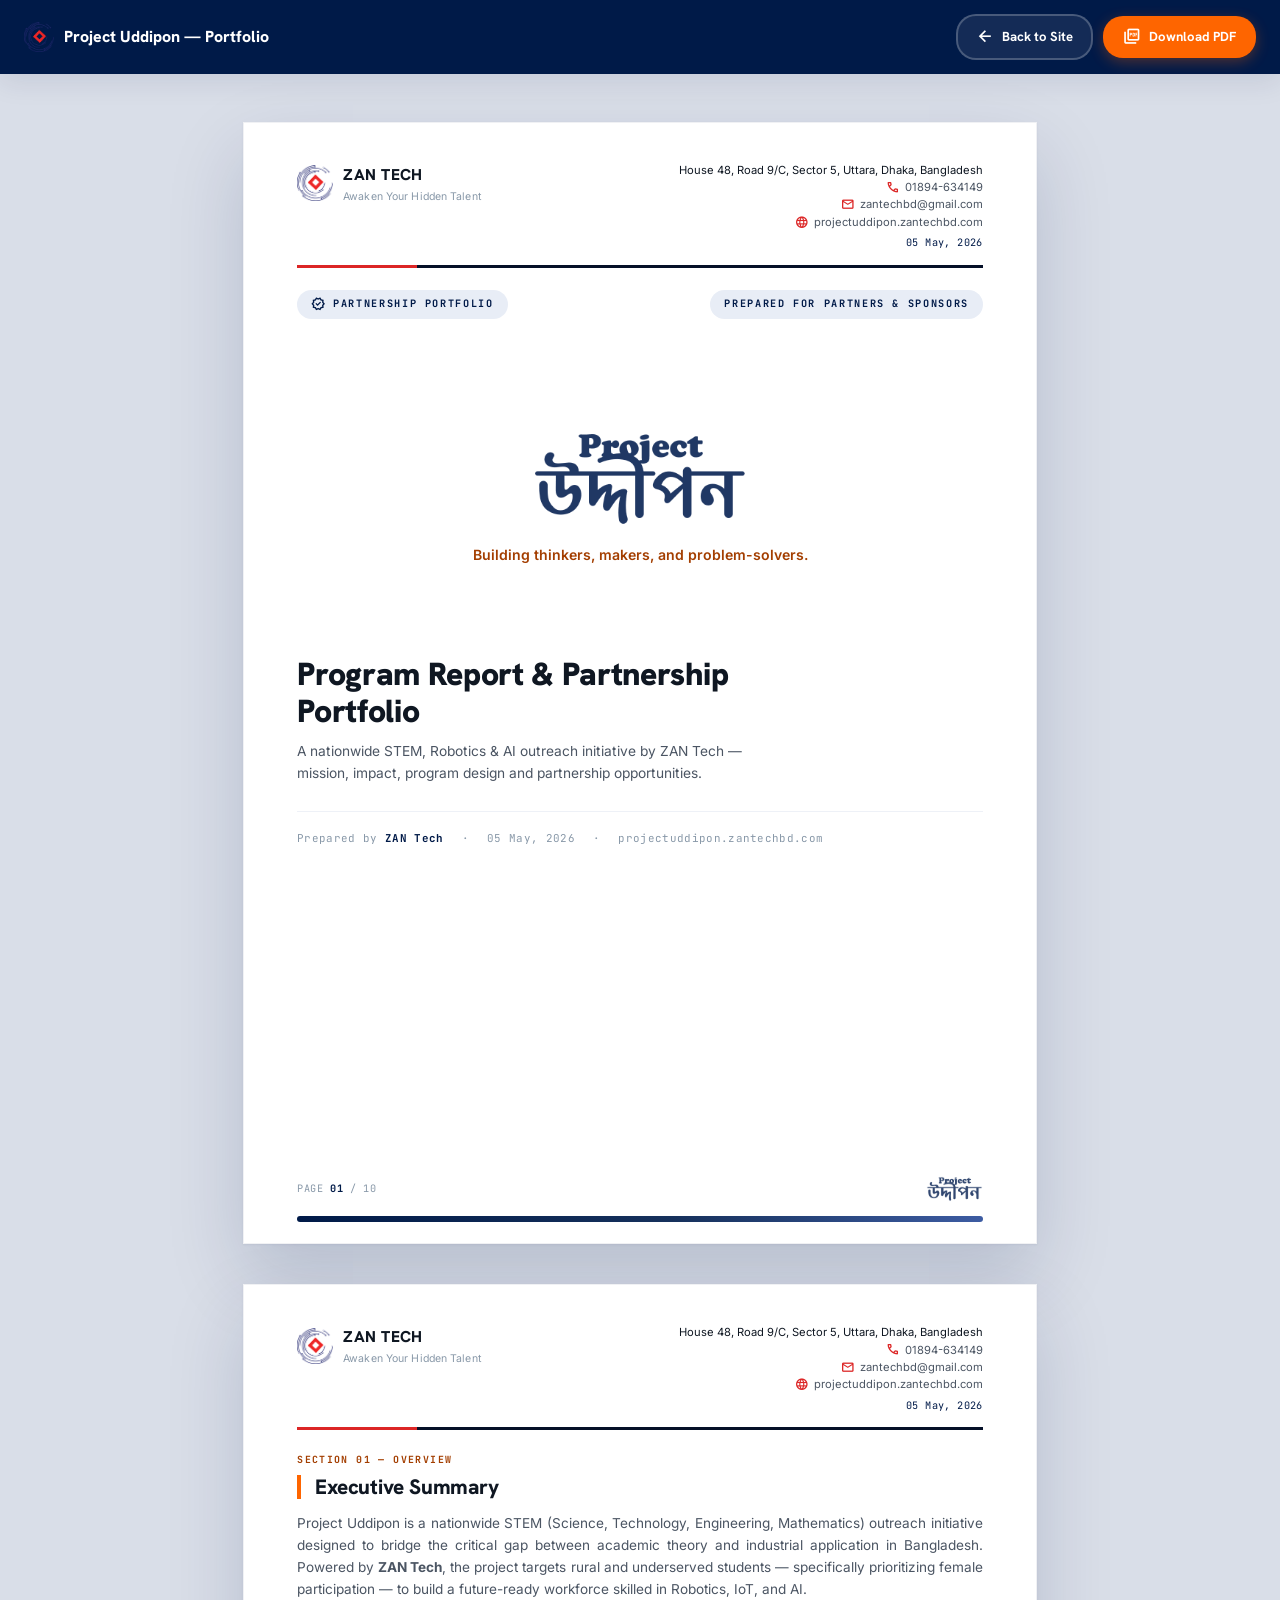
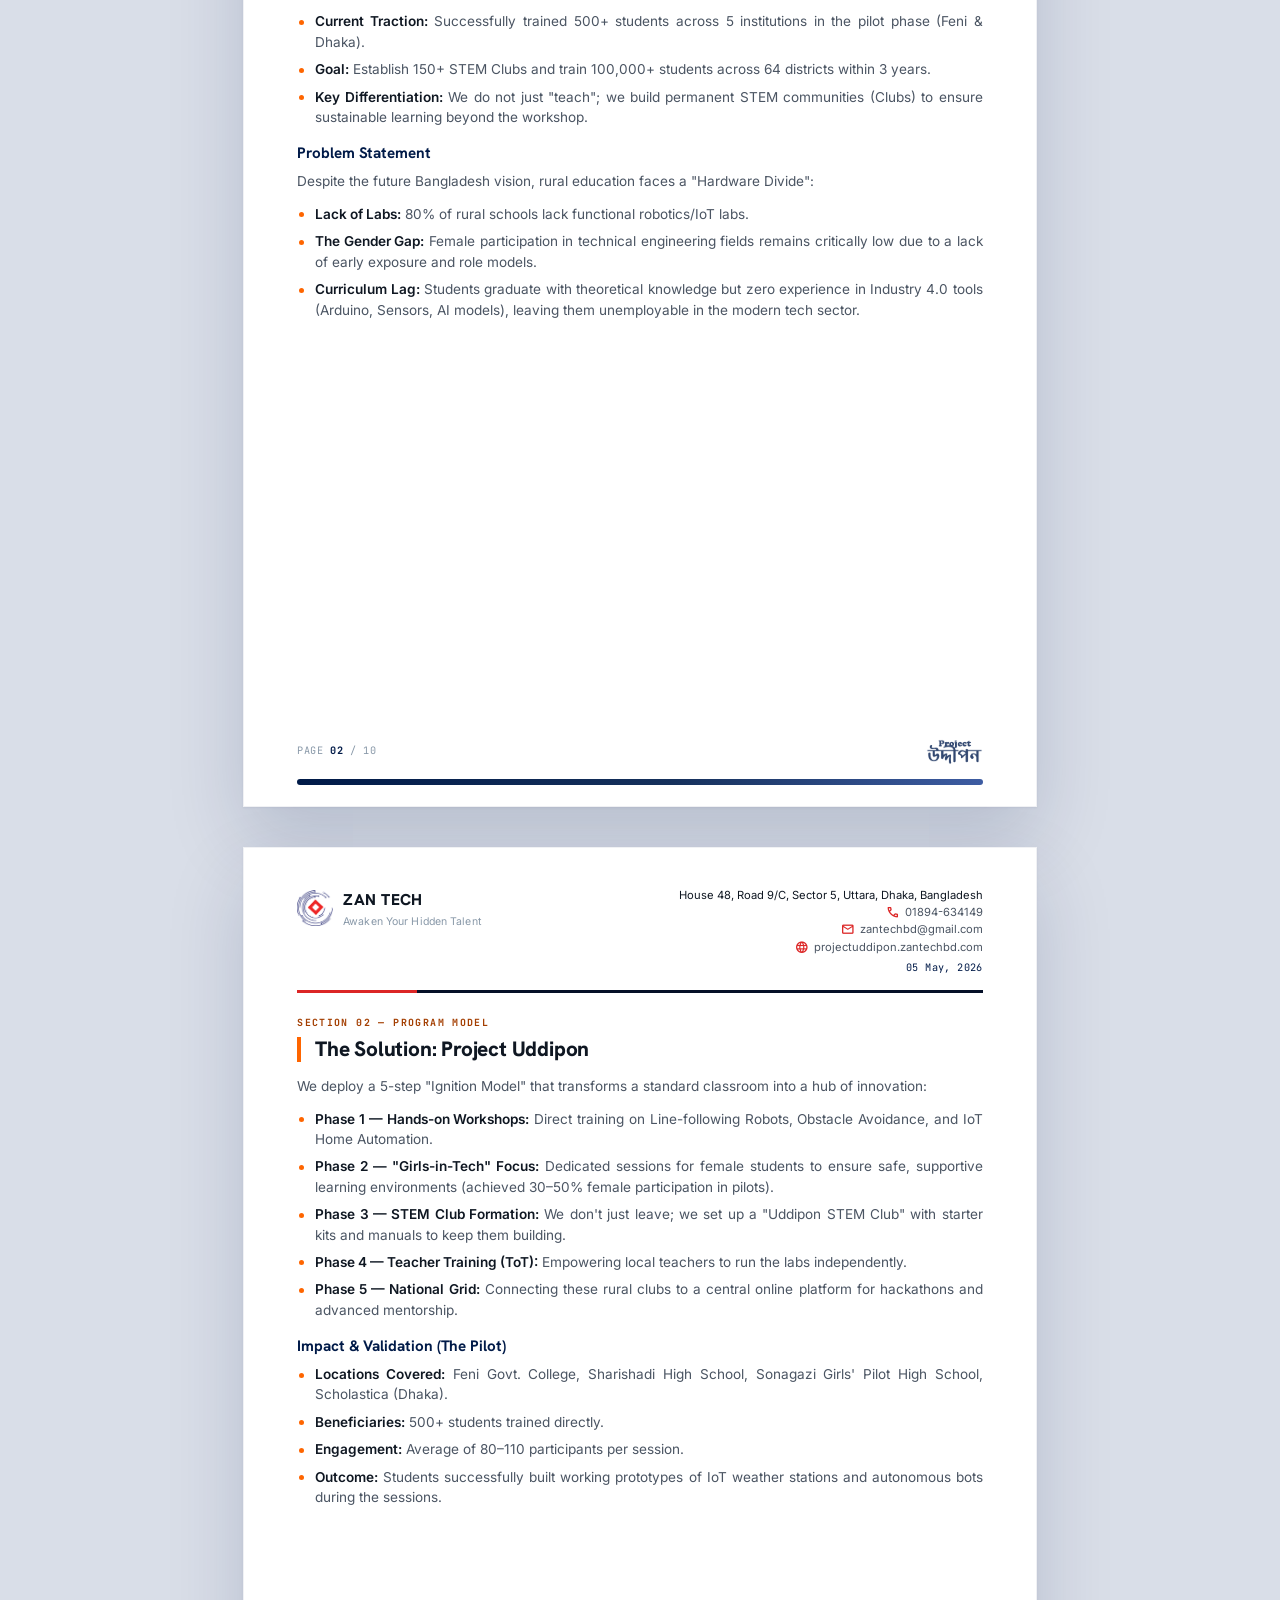
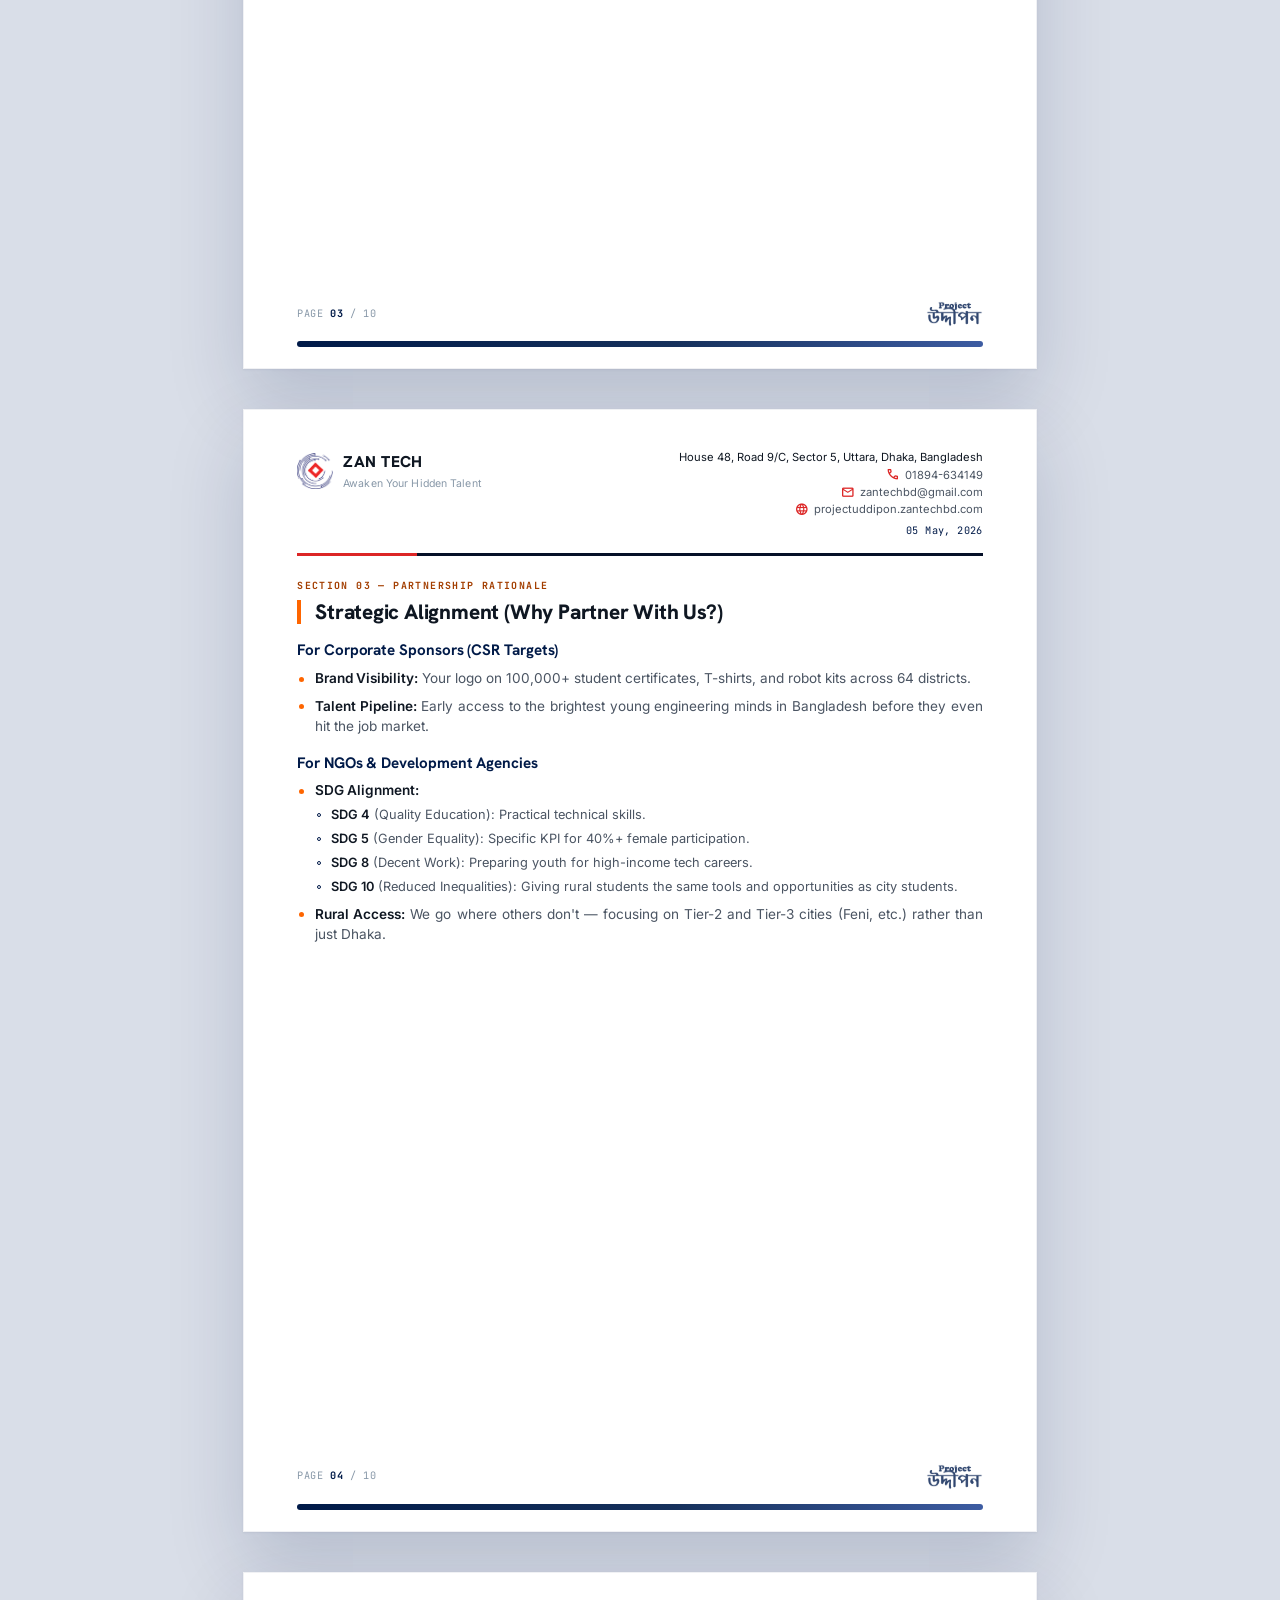
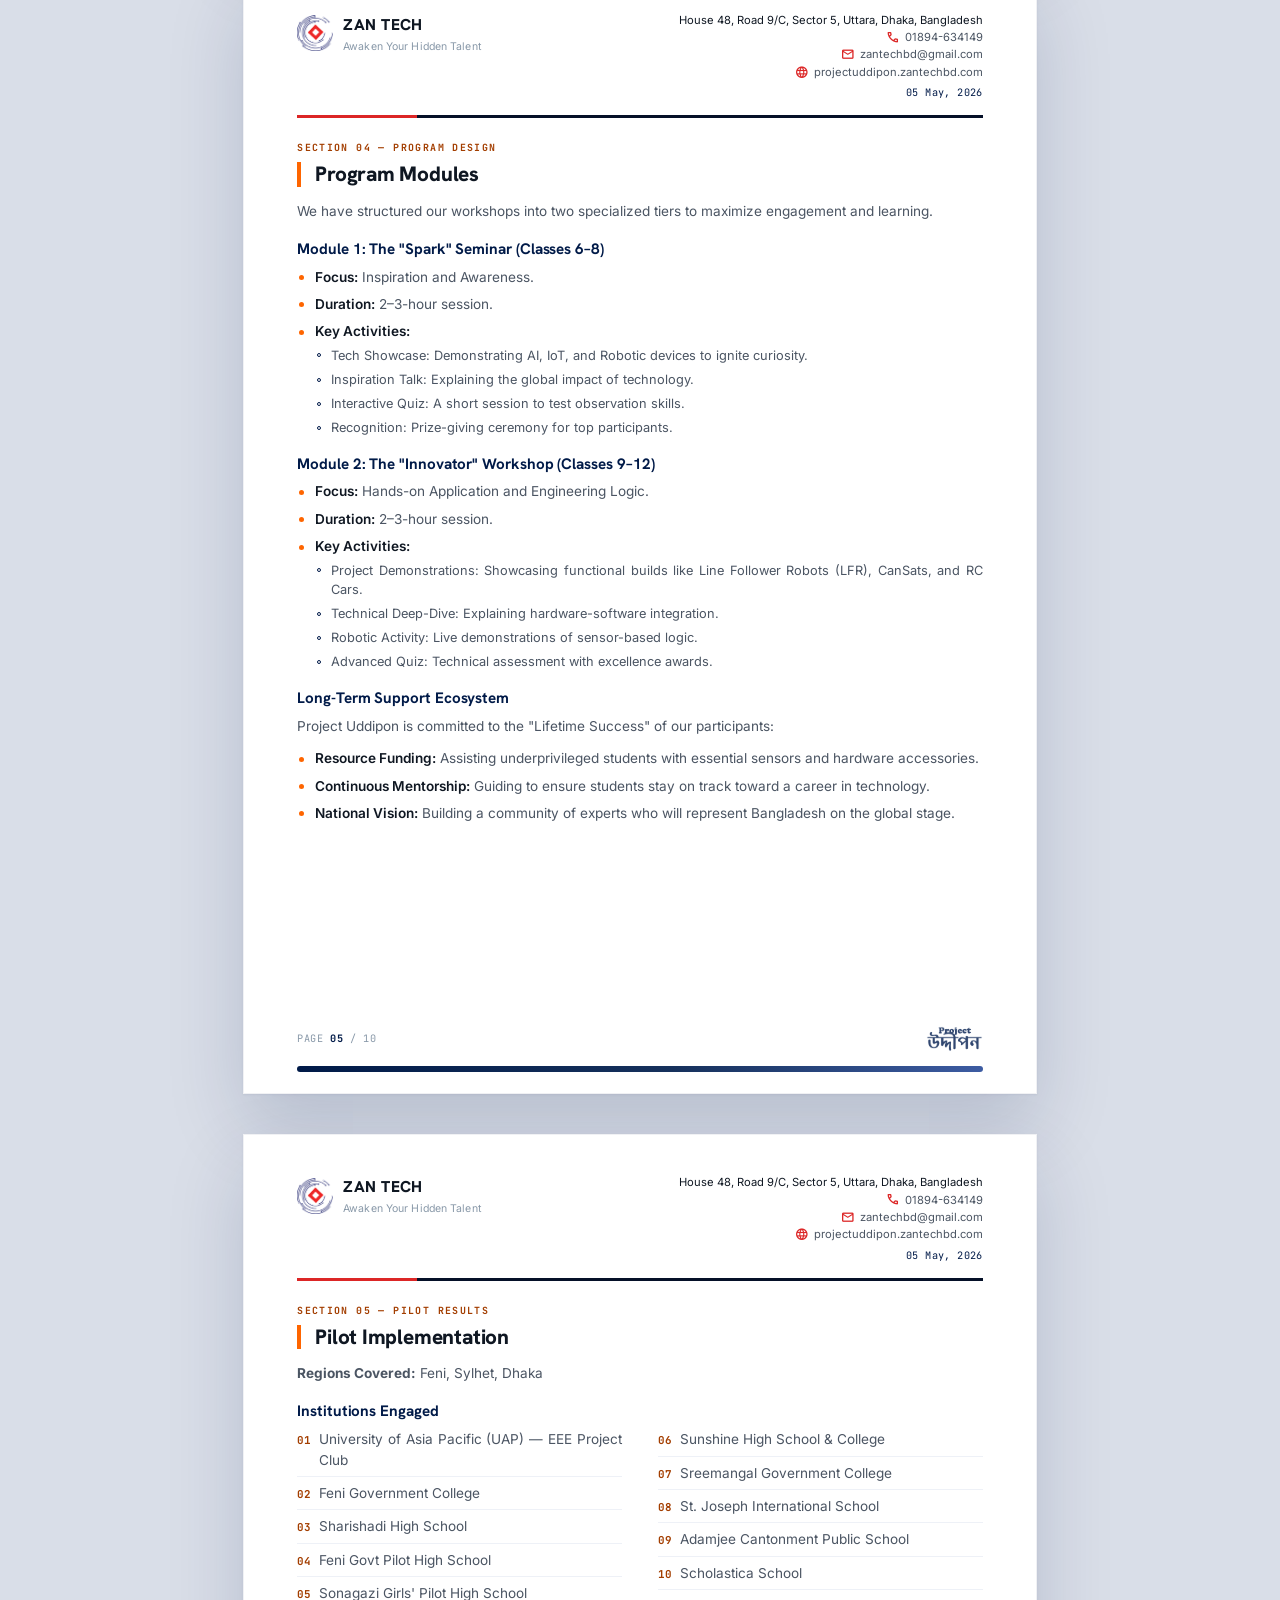
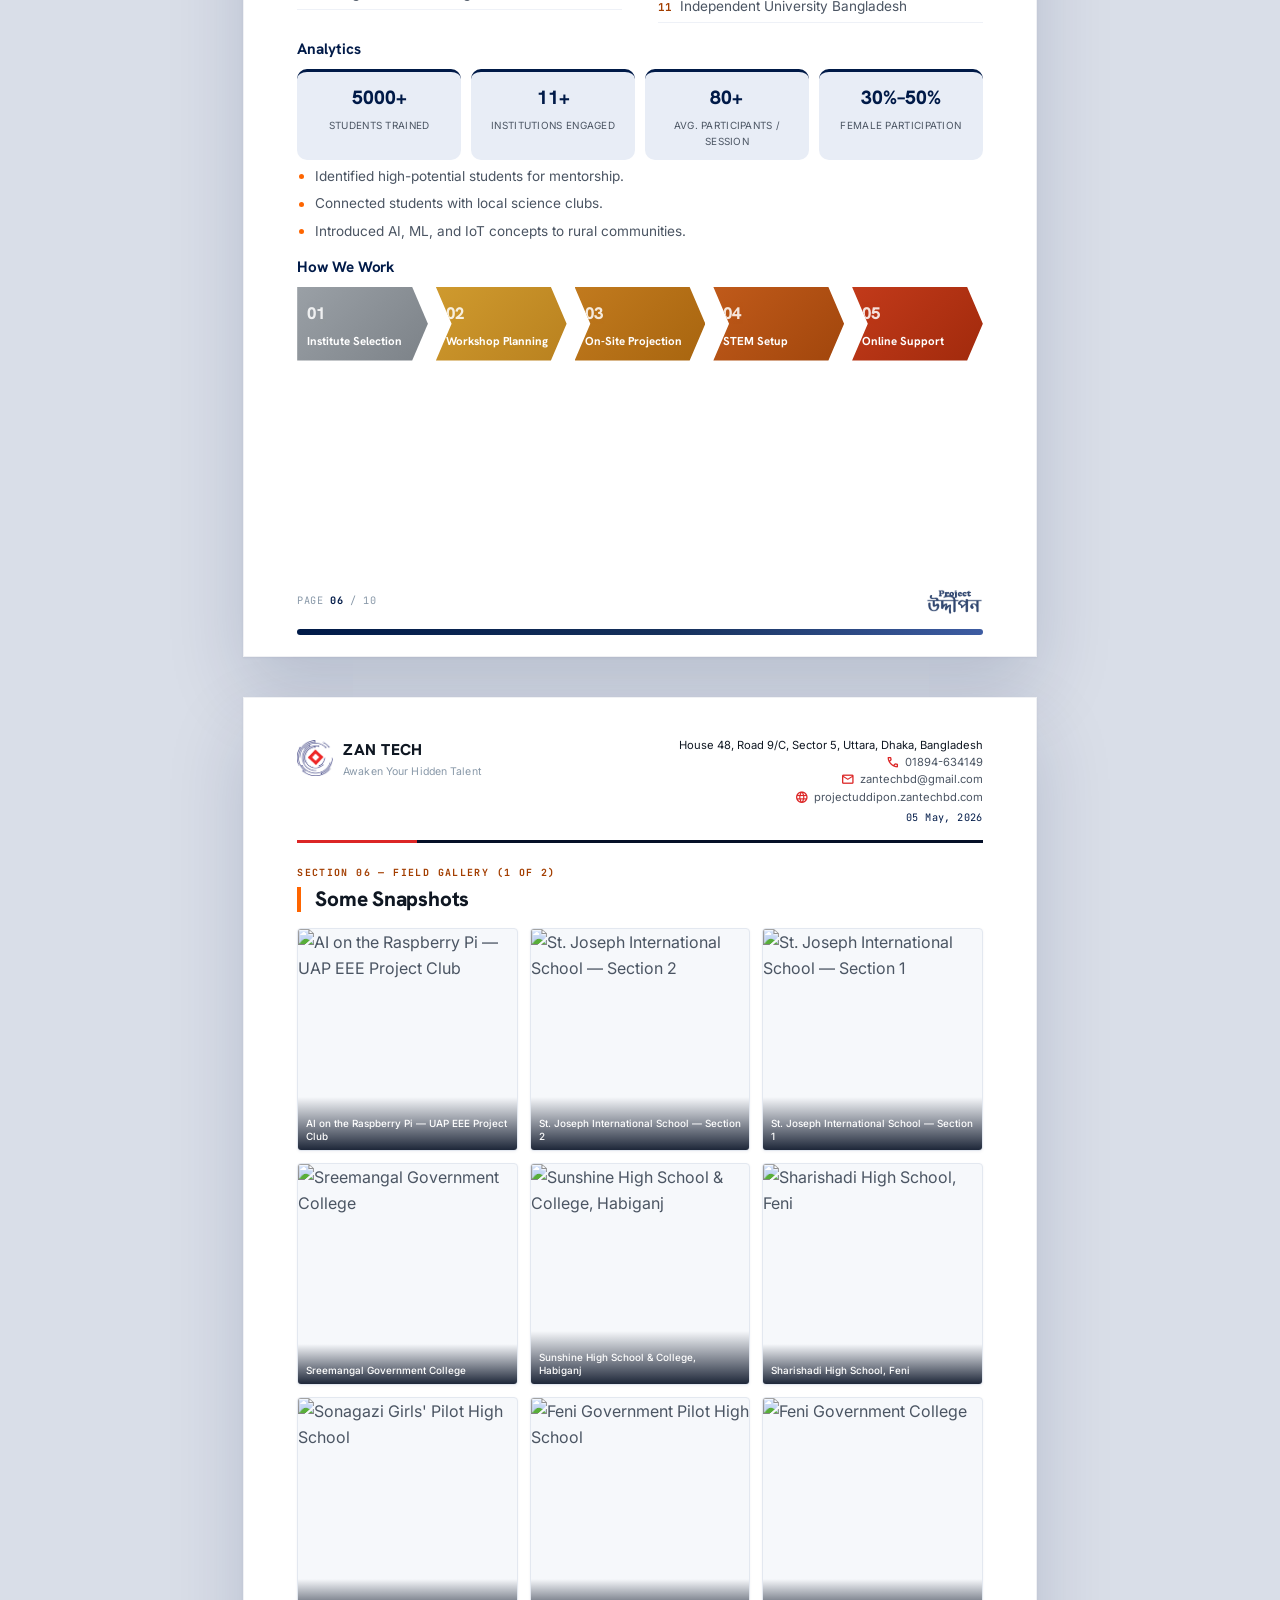
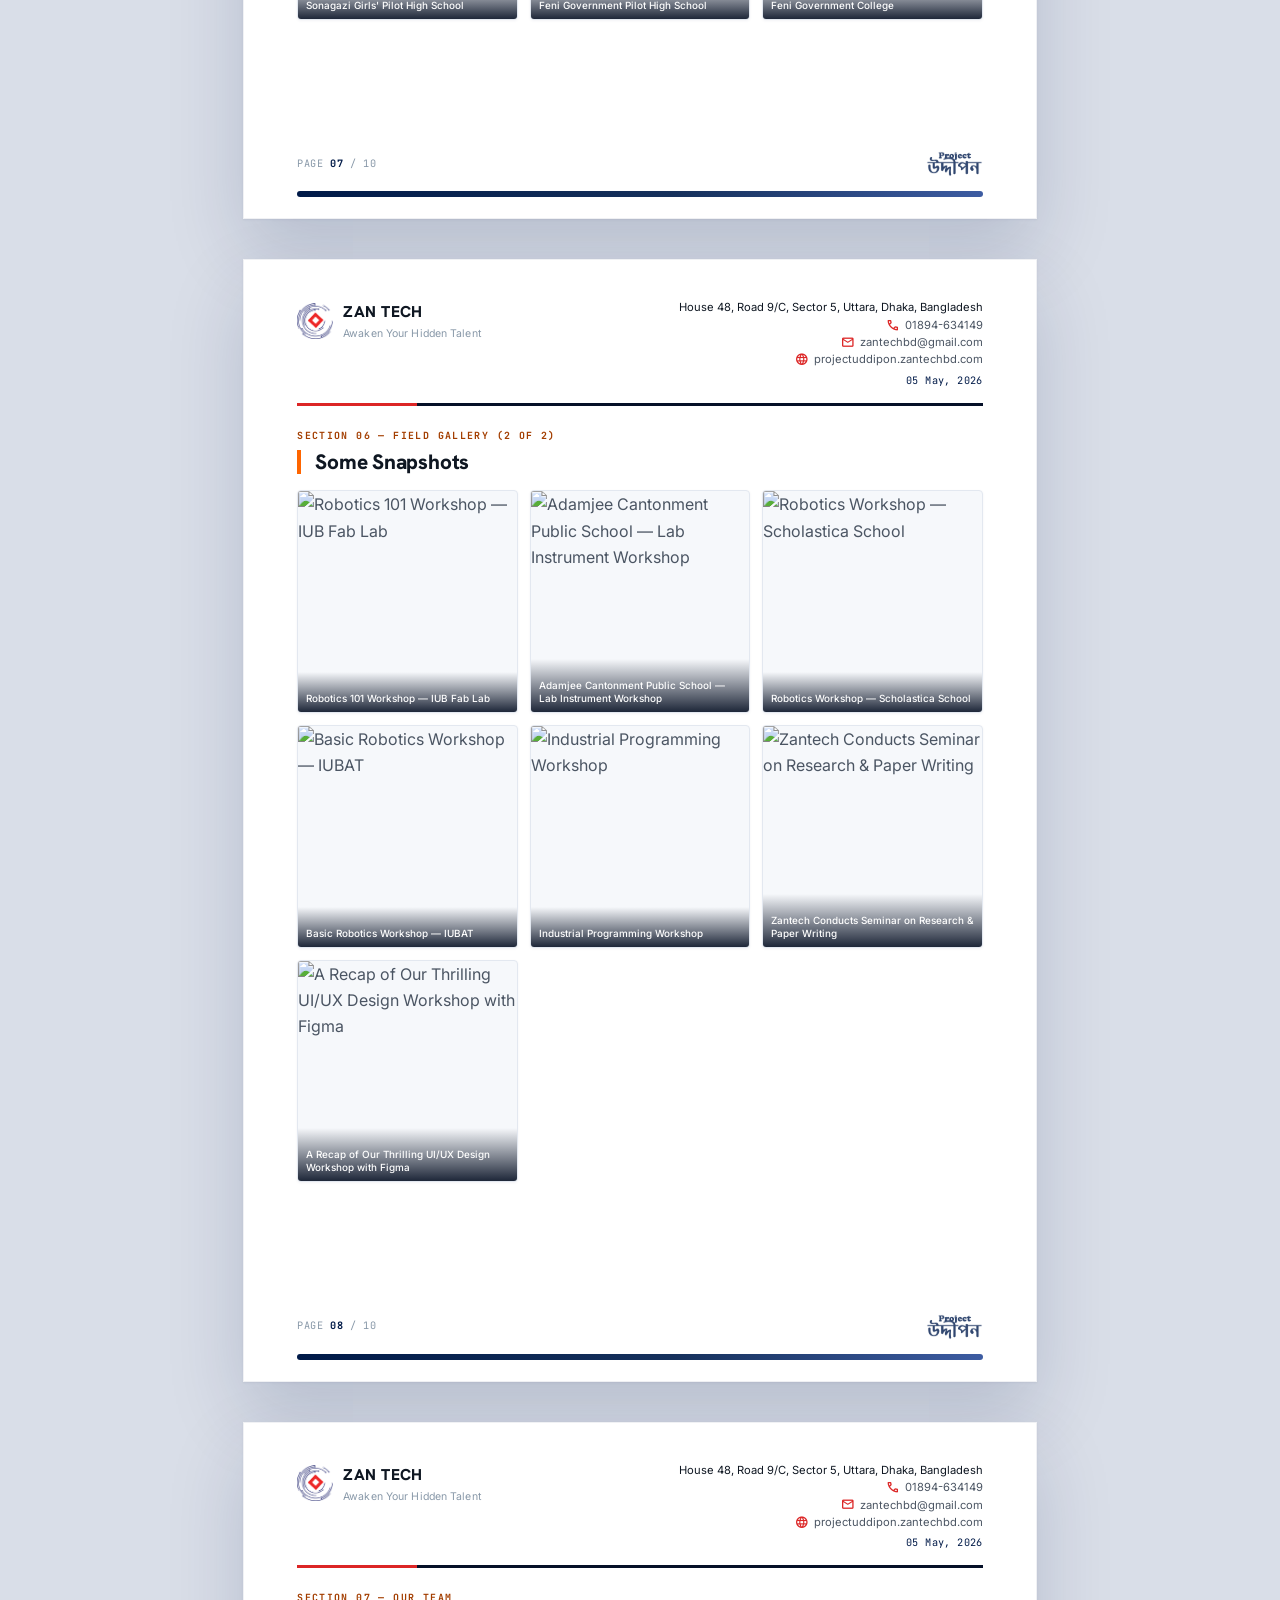
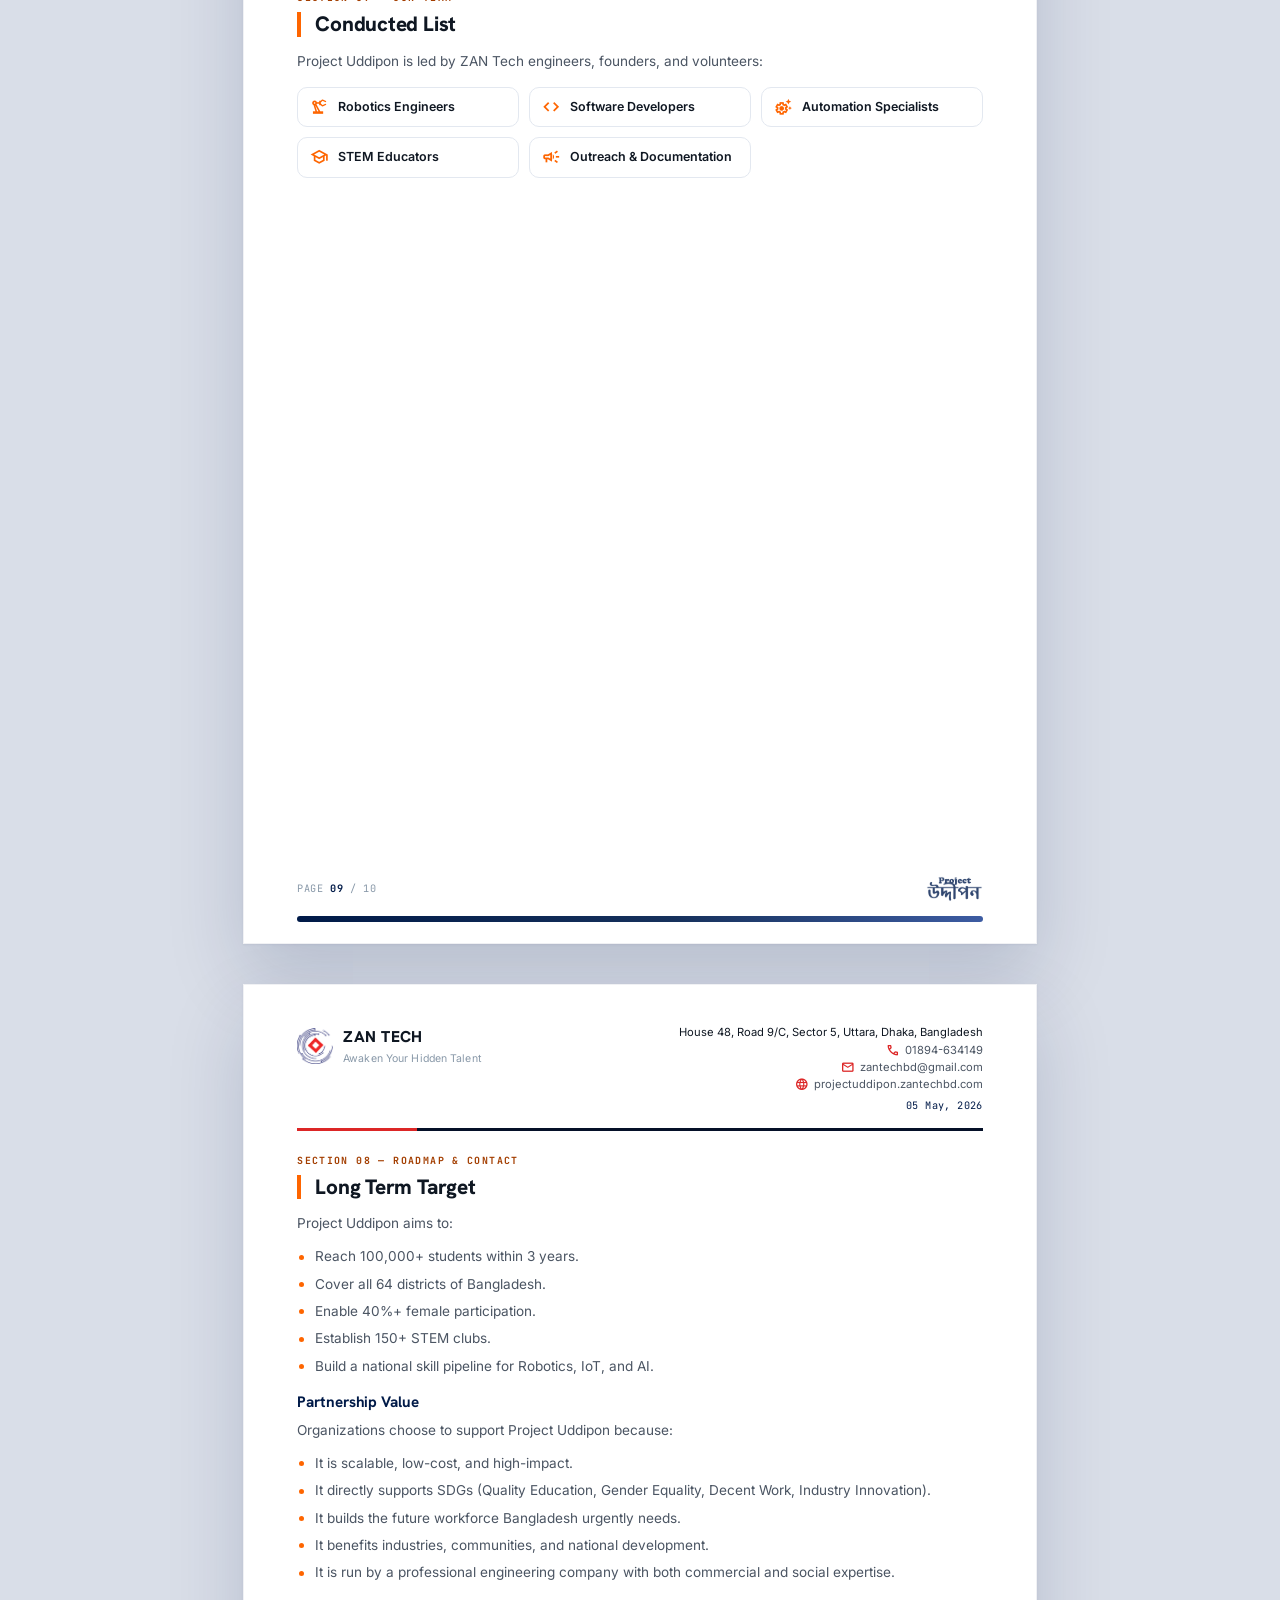
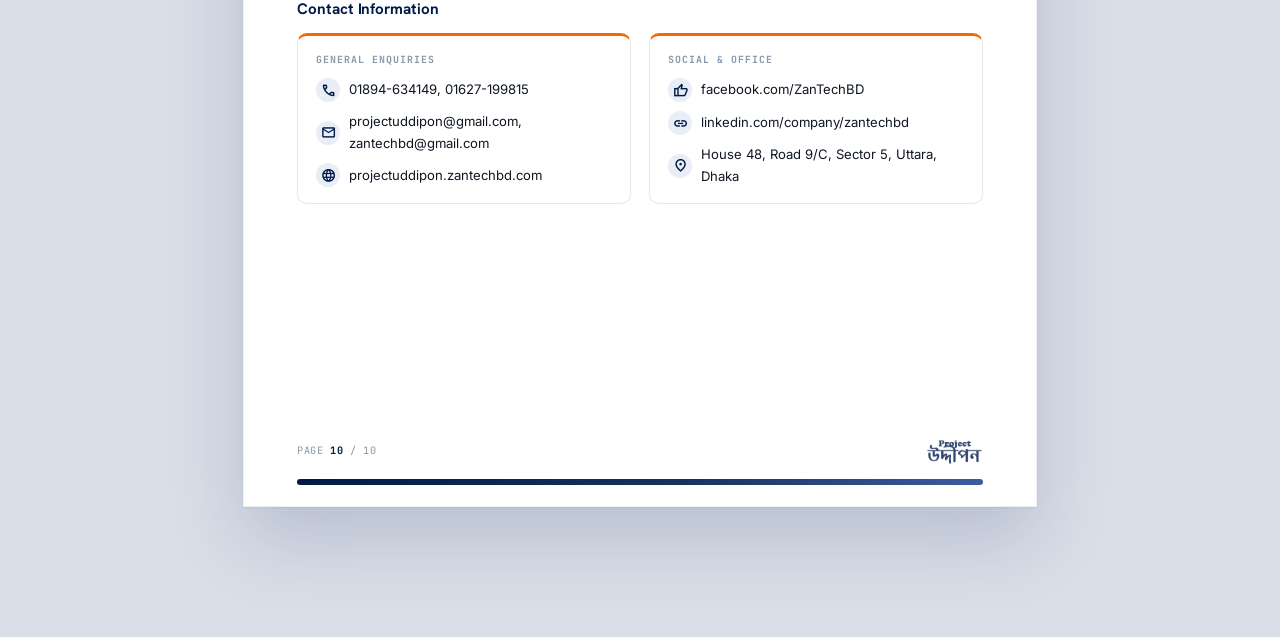
==== portfolio.html @ 2ce1dc6d "Add portfolio report and workshops data - Introduced `portfolio.html` for the Project Uddipon report" ====
<!doctype html>
<html lang="en">
  <head>
    <meta charset="UTF-8" />
    <title>Program Report & Portfolio — Project Uddipon</title>
    <meta name="viewport" content="width=device-width, initial-scale=1" />
    <meta
      name="description"
      content="Project Uddipon program report and partnership portfolio — mission, impact, program modules, pilot implementation, snapshots and contact details."
    />
    <meta name="robots" content="noindex" />
    <link rel="preconnect" href="https://fonts.googleapis.com" />
    <link rel="preconnect" href="https://fonts.gstatic.com" crossorigin />
    <link
      href="https://fonts.googleapis.com/css2?family=Hanken+Grotesk:wght@600;700;800;900&family=Inter:wght@400;500;600&family=JetBrains+Mono:wght@600;700&display=swap"
      rel="stylesheet"
    />
    <link
      href="https://fonts.googleapis.com/css2?family=Material+Symbols+Outlined:wght,FILL@100..700,0..1&display=swap"
      rel="stylesheet"
    />
    <link rel="icon" type="image/png" sizes="192x192" href="assets/images/favicon-192.png" />
    <link rel="icon" type="image/png" sizes="512x512" href="assets/images/favicon.png" />
    <meta name="theme-color" content="#001A48" />
    <link rel="stylesheet" href="assets/css/styles.css" />
    <link rel="stylesheet" href="assets/css/portfolio.css" />
  </head>
  <body class="portfolio-body">
    <!-- ====================================================
     TOOLBAR (screen only)
     ==================================================== -->
    <div class="pf-toolbar">
      <a href="index.html" class="pf-toolbar-brand">
        <img src="assets/images/partners/zantech-logo.png" alt="" />
        Project Uddipon — Portfolio
      </a>
      <div class="pf-toolbar-actions">
        <a href="index.html" class="pf-btn pf-btn-ghost">
          <span class="material-symbols-outlined">arrow_back</span> Back to Site
        </a>
        <button id="downloadPdfBtn" class="pf-btn pf-btn-orange">
          <span class="material-symbols-outlined">picture_as_pdf</span> Download PDF
        </button>
      </div>
    </div>
    <div class="pf-print-tip" id="pfPrintTip">
      <span class="material-symbols-outlined">info</span>
      <span>
        In the print dialog that opens: set <strong>Destination</strong> to "Save as PDF", <strong>Margins</strong> to
        "None", and turn <strong>Headers and footers</strong> off — otherwise the browser adds its own page number
        and URL on top of this page's own footer.
      </span>
      <button id="pfPrintTipClose" aria-label="Dismiss">
        <span class="material-symbols-outlined">close</span>
      </button>
    </div>

    <div class="pf-wrap" id="pfWrap">
      <!-- ==================================================
       PAGE 1 — COVER
       ================================================== -->
      <section class="report-page pf-cover-page" data-title="Program Report">
        <div class="pf-cover">
          <div class="pf-cover-top">
            <span class="pf-cover-eyebrow">
              <span class="material-symbols-outlined" style="font-size:.9rem">verified</span>
              Partnership Portfolio
            </span>
            <span class="pf-cover-eyebrow">Prepared for Partners &amp; Sponsors</span>
          </div>

          <div class="pf-cover-mid">
            <img class="pf-cover-mark" src="assets/images/logo-uddipon.png" alt="Project Uddipon" />
            <p class="pf-cover-tagline">Building thinkers, makers, and problem-solvers.</p>
          </div>

          <div class="pf-cover-bottom">
            <h1 class="pf-cover-title">Program Report &amp; Partnership Portfolio</h1>
            <p class="pf-cover-sub">
              A nationwide STEM, Robotics &amp; AI outreach initiative by ZAN Tech —
              mission, impact, program design and partnership opportunities.
            </p>
            <div class="pf-cover-meta">
              <span>Prepared by <strong>ZAN Tech</strong></span>
              <span>·</span>
              <span id="pfCoverDate"></span>
              <span>·</span>
              <span>projectuddipon.zantechbd.com</span>
            </div>
          </div>
        </div>
      </section>

      <!-- ==================================================
       PAGE 2 — EXECUTIVE SUMMARY / PROBLEM STATEMENT
       ================================================== -->
      <section class="report-page" data-title="Executive Summary">
        <div class="pf-kicker">Section 01 — Overview</div>
        <h2 class="pf-h1">Executive Summary</h2>
        <p class="pf-p">
          Project Uddipon is a nationwide STEM (Science, Technology, Engineering,
          Mathematics) outreach initiative designed to bridge the critical gap between
          academic theory and industrial application in Bangladesh. Powered by
          <strong>ZAN Tech</strong>, the project targets rural and underserved
          students — specifically prioritizing female participation — to build a
          future-ready workforce skilled in Robotics, IoT, and AI.
        </p>
        <ul class="pf-list">
          <li><strong>Current Traction:</strong> Successfully trained 500+ students across 5 institutions in the pilot phase (Feni &amp; Dhaka).</li>
          <li><strong>Goal:</strong> Establish 150+ STEM Clubs and train 100,000+ students across 64 districts within 3 years.</li>
          <li><strong>Key Differentiation:</strong> We do not just "teach"; we build permanent STEM communities (Clubs) to ensure sustainable learning beyond the workshop.</li>
        </ul>

        <h2 class="pf-h2">Problem Statement</h2>
        <p class="pf-p">Despite the future Bangladesh vision, rural education faces a "Hardware Divide":</p>
        <ul class="pf-list">
          <li><strong>Lack of Labs:</strong> 80% of rural schools lack functional robotics/IoT labs.</li>
          <li><strong>The Gender Gap:</strong> Female participation in technical engineering fields remains critically low due to a lack of early exposure and role models.</li>
          <li><strong>Curriculum Lag:</strong> Students graduate with theoretical knowledge but zero experience in Industry 4.0 tools (Arduino, Sensors, AI models), leaving them unemployable in the modern tech sector.</li>
        </ul>
      </section>

      <!-- ==================================================
       PAGE 3 — THE SOLUTION / IMPACT
       ================================================== -->
      <section class="report-page" data-title="The Solution: Project Uddipon">
        <div class="pf-kicker">Section 02 — Program Model</div>
        <h2 class="pf-h1">The Solution: Project Uddipon</h2>
        <p class="pf-p">
          We deploy a 5-step "Ignition Model" that transforms a standard classroom
          into a hub of innovation:
        </p>
        <ul class="pf-list">
          <li><strong>Phase 1 — Hands-on Workshops:</strong> Direct training on Line-following Robots, Obstacle Avoidance, and IoT Home Automation.</li>
          <li><strong>Phase 2 — "Girls-in-Tech" Focus:</strong> Dedicated sessions for female students to ensure safe, supportive learning environments (achieved 30–50% female participation in pilots).</li>
          <li><strong>Phase 3 — STEM Club Formation:</strong> We don't just leave; we set up a "Uddipon STEM Club" with starter kits and manuals to keep them building.</li>
          <li><strong>Phase 4 — Teacher Training (ToT):</strong> Empowering local teachers to run the labs independently.</li>
          <li><strong>Phase 5 — National Grid:</strong> Connecting these rural clubs to a central online platform for hackathons and advanced mentorship.</li>
        </ul>

        <h2 class="pf-h2">Impact &amp; Validation (The Pilot)</h2>
        <ul class="pf-list">
          <li><strong>Locations Covered:</strong> Feni Govt. College, Sharishadi High School, Sonagazi Girls' Pilot High School, Scholastica (Dhaka).</li>
          <li><strong>Beneficiaries:</strong> 500+ students trained directly.</li>
          <li><strong>Engagement:</strong> Average of 80–110 participants per session.</li>
          <li><strong>Outcome:</strong> Students successfully built working prototypes of IoT weather stations and autonomous bots during the sessions.</li>
        </ul>
      </section>

      <!-- ==================================================
       PAGE 4 — STRATEGIC ALIGNMENT
       ================================================== -->
      <section class="report-page" data-title="Strategic Alignment">
        <div class="pf-kicker">Section 03 — Partnership Rationale</div>
        <h2 class="pf-h1">Strategic Alignment (Why Partner With Us?)</h2>

        <h2 class="pf-h2">For Corporate Sponsors (CSR Targets)</h2>
        <ul class="pf-list">
          <li><strong>Brand Visibility:</strong> Your logo on 100,000+ student certificates, T-shirts, and robot kits across 64 districts.</li>
          <li><strong>Talent Pipeline:</strong> Early access to the brightest young engineering minds in Bangladesh before they even hit the job market.</li>
        </ul>

        <h2 class="pf-h2">For NGOs &amp; Development Agencies</h2>
        <ul class="pf-list">
          <li>
            <strong>SDG Alignment:</strong>
            <ul class="pf-list pf-list-sub">
              <li><strong>SDG 4</strong> (Quality Education): Practical technical skills.</li>
              <li><strong>SDG 5</strong> (Gender Equality): Specific KPI for 40%+ female participation.</li>
              <li><strong>SDG 8</strong> (Decent Work): Preparing youth for high-income tech careers.</li>
              <li><strong>SDG 10</strong> (Reduced Inequalities): Giving rural students the same tools and opportunities as city students.</li>
            </ul>
          </li>
          <li><strong>Rural Access:</strong> We go where others don't — focusing on Tier-2 and Tier-3 cities (Feni, etc.) rather than just Dhaka.</li>
        </ul>
      </section>

      <!-- ==================================================
       PAGE 5 — PROGRAM MODULES / SUPPORT ECOSYSTEM
       ================================================== -->
      <section class="report-page" data-title="Program Modules">
        <div class="pf-kicker">Section 04 — Program Design</div>
        <h2 class="pf-h1">Program Modules</h2>
        <p class="pf-p">
          We have structured our workshops into two specialized tiers to maximize
          engagement and learning.
        </p>

        <h2 class="pf-h2">Module 1: The "Spark" Seminar (Classes 6–8)</h2>
        <ul class="pf-list">
          <li><strong>Focus:</strong> Inspiration and Awareness.</li>
          <li><strong>Duration:</strong> 2–3-hour session.</li>
          <li>
            <strong>Key Activities:</strong>
            <ul class="pf-list pf-list-sub">
              <li>Tech Showcase: Demonstrating AI, IoT, and Robotic devices to ignite curiosity.</li>
              <li>Inspiration Talk: Explaining the global impact of technology.</li>
              <li>Interactive Quiz: A short session to test observation skills.</li>
              <li>Recognition: Prize-giving ceremony for top participants.</li>
            </ul>
          </li>
        </ul>

        <h2 class="pf-h2">Module 2: The "Innovator" Workshop (Classes 9–12)</h2>
        <ul class="pf-list">
          <li><strong>Focus:</strong> Hands-on Application and Engineering Logic.</li>
          <li><strong>Duration:</strong> 2–3-hour session.</li>
          <li>
            <strong>Key Activities:</strong>
            <ul class="pf-list pf-list-sub">
              <li>Project Demonstrations: Showcasing functional builds like Line Follower Robots (LFR), CanSats, and RC Cars.</li>
              <li>Technical Deep-Dive: Explaining hardware-software integration.</li>
              <li>Robotic Activity: Live demonstrations of sensor-based logic.</li>
              <li>Advanced Quiz: Technical assessment with excellence awards.</li>
            </ul>
          </li>
        </ul>

        <h2 class="pf-h2">Long-Term Support Ecosystem</h2>
        <p class="pf-p">Project Uddipon is committed to the "Lifetime Success" of our participants:</p>
        <ul class="pf-list">
          <li><strong>Resource Funding:</strong> Assisting underprivileged students with essential sensors and hardware accessories.</li>
          <li><strong>Continuous Mentorship:</strong> Guiding to ensure students stay on track toward a career in technology.</li>
          <li><strong>National Vision:</strong> Building a community of experts who will represent Bangladesh on the global stage.</li>
        </ul>
      </section>

      <!-- ==================================================
       PAGE 6 — PILOT IMPLEMENTATION / HOW WE WORK
       ================================================== -->
      <section class="report-page" data-title="Pilot Implementation">
        <div class="pf-kicker">Section 05 — Pilot Results</div>
        <h2 class="pf-h1">Pilot Implementation</h2>
        <p class="pf-p"><strong>Regions Covered:</strong> Feni, Sylhet, Dhaka</p>

        <h2 class="pf-h2">Institutions Engaged</h2>
        <ul class="pf-list pf-institutions" id="pfInstitutions"></ul>

        <h2 class="pf-h2">Analytics</h2>
        <div class="pf-stats" id="pfStats"></div>
        <ul class="pf-list">
          <li>Identified high-potential students for mentorship.</li>
          <li>Connected students with local science clubs.</li>
          <li>Introduced AI, ML, and IoT concepts to rural communities.</li>
        </ul>

        <h2 class="pf-h2">How We Work</h2>
        <div class="pf-steps">
          <div class="pf-step pf-step-1"><div class="pf-step-num">01</div><div class="pf-step-label">Institute Selection</div></div>
          <div class="pf-step pf-step-2"><div class="pf-step-num">02</div><div class="pf-step-label">Workshop Planning</div></div>
          <div class="pf-step pf-step-3"><div class="pf-step-num">03</div><div class="pf-step-label">On-Site Projection</div></div>
          <div class="pf-step pf-step-4"><div class="pf-step-num">04</div><div class="pf-step-label">STEM Setup</div></div>
          <div class="pf-step pf-step-5"><div class="pf-step-num">05</div><div class="pf-step-label">Online Support</div></div>
        </div>
      </section>

      <!-- ==================================================
       PAGE 7+ — SNAPSHOTS (dynamic, from WORKSHOPS)
       One or more report pages are generated here at render time —
       as many as it takes to fit every photo in WORKSHOPS, 9 per page,
       so the grid never overflows a page no matter how many workshops
       have been added. See assets/js/render-portfolio.js.
       ================================================== -->
      <div id="pfSnapPages"></div>

      <!-- ==================================================
       PAGE 8 — TEAM / CONDUCTED LIST
       ================================================== -->
      <section class="report-page" data-title="Conducted List">
        <div class="pf-kicker">Section 07 — Our Team</div>
        <h2 class="pf-h1">Conducted List</h2>
        <p class="pf-p">Project Uddipon is led by ZAN Tech engineers, founders, and volunteers:</p>
        <div class="pf-team-grid pf-team-roles">
          <div class="pf-team-card"><span class="material-symbols-outlined">precision_manufacturing</span><span class="label">Robotics Engineers</span></div>
          <div class="pf-team-card"><span class="material-symbols-outlined">code</span><span class="label">Software Developers</span></div>
          <div class="pf-team-card"><span class="material-symbols-outlined">settings_suggest</span><span class="label">Automation Specialists</span></div>
          <div class="pf-team-card"><span class="material-symbols-outlined">school</span><span class="label">STEM Educators</span></div>
          <div class="pf-team-card"><span class="material-symbols-outlined">campaign</span><span class="label">Outreach &amp; Documentation</span></div>
        </div>
      </section>

      <!-- ==================================================
       PAGE 9 — LONG TERM TARGET / PARTNERSHIP VALUE / CONTACT
       ================================================== -->
      <section class="report-page" data-title="Long Term Target">
        <div class="pf-kicker">Section 08 — Roadmap &amp; Contact</div>
        <h2 class="pf-h1">Long Term Target</h2>
        <p class="pf-p">Project Uddipon aims to:</p>
        <ul class="pf-list">
          <li>Reach 100,000+ students within 3 years.</li>
          <li>Cover all 64 districts of Bangladesh.</li>
          <li>Enable 40%+ female participation.</li>
          <li>Establish 150+ STEM clubs.</li>
          <li>Build a national skill pipeline for Robotics, IoT, and AI.</li>
        </ul>

        <h2 class="pf-h2">Partnership Value</h2>
        <p class="pf-p">Organizations choose to support Project Uddipon because:</p>
        <ul class="pf-list">
          <li>It is scalable, low-cost, and high-impact.</li>
          <li>It directly supports SDGs (Quality Education, Gender Equality, Decent Work, Industry Innovation).</li>
          <li>It builds the future workforce Bangladesh urgently needs.</li>
          <li>It benefits industries, communities, and national development.</li>
          <li>It is run by a professional engineering company with both commercial and social expertise.</li>
        </ul>

        <h2 class="pf-h2">Contact Information</h2>
        <div class="pf-contact-grid">
          <div class="pf-contact-card">
            <div class="cc-label">General Enquiries</div>
            <div class="row"><span class="icon-badge"><span class="material-symbols-outlined">call</span></span> 01894-634149, 01627-199815</div>
            <div class="row"><span class="icon-badge"><span class="material-symbols-outlined">mail</span></span> projectuddipon@gmail.com, zantechbd@gmail.com</div>
            <div class="row"><span class="icon-badge"><span class="material-symbols-outlined">language</span></span> projectuddipon.zantechbd.com</div>
          </div>
          <div class="pf-contact-card">
            <div class="cc-label">Social &amp; Office</div>
            <div class="row"><span class="icon-badge"><span class="material-symbols-outlined">thumb_up</span></span> facebook.com/ZanTechBD</div>
            <div class="row"><span class="icon-badge"><span class="material-symbols-outlined">link</span></span> linkedin.com/company/zantechbd</div>
            <div class="row"><span class="icon-badge"><span class="material-symbols-outlined">location_on</span></span> House 48, Road 9/C, Sector 5, Uttara, Dhaka</div>
          </div>
        </div>
      </section>
    </div>

    <script src="assets/js/workshops-data.js"></script>
    <script src="assets/js/render-portfolio.js" defer></script>
  </body>
</html>
---- assets/css/styles.css ----
/* Project Uddipon — Design System v3 (Navy / Burnt-Orange) */

@import url('https://fonts.googleapis.com/css2?family=Hanken+Grotesk:wght@600;700;800;900&family=Inter:wght@400;500;600&family=JetBrains+Mono:wght@600;700&display=swap');

/* === DESIGN TOKENS === */
:root {
  --navy:         #001A48;
  --navy-mid:     #16315C;
  --navy-soft:    #E8EDF6;
  --blue:         #3D5CA2;
  --blue-hover:   #2C4683;
  --blue-soft:    #EEF1F8;
  --orange:       #FE6500;
  --orange-hover: #E65C00;
  --orange-soft:  #FFF0E4;
  --orange-deep:  #A33E00;
  --green:        #0C9865;
  --green-soft:   #E7F7F1;
  --red:          #DC2626;
  --red-soft:     #FEE2E2;

  --dark:    #051028;
  --text:    #0F1722;
  --body:    #4B5563;
  --muted:   #8898A8;
  --border:  #E3E8F0;
  --rule:    #EEF1F7;
  --surface: #F6F8FB;
  --white:   #FFFFFF;

  --font-head: 'Hanken Grotesk', system-ui, sans-serif;
  --font-body: 'Inter', system-ui, sans-serif;
  --font-caps: 'JetBrains Mono', monospace;

  --shadow-xs: 0 1px 3px rgba(0,26,72,.05);
  --shadow-sm: 0 2px 10px rgba(0,26,72,.07);
  --shadow-md: 0 8px 28px rgba(0,26,72,.09);
  --shadow-lg: 0 20px 50px -8px rgba(0,26,72,.14);
  --shadow-xl: 0 32px 72px rgba(0,26,72,.16);

  --r-xs:   4px;
  --r-sm:   8px;
  --r-md:   10px;
  --r-lg:   16px;
  --r-xl:   20px;
  --r-2xl:  28px;
  --r-3xl:  36px;
  --r-pill: 999px;

  --t-fast: .14s ease;
  --t-med:  .24s ease;
  --t-slow: .42s cubic-bezier(.25,.46,.45,.94);
}

/* === MATERIAL SYMBOLS BASE === */
.material-symbols-outlined {
  font-variation-settings: 'FILL' 0, 'wght' 500, 'GRAD' 0, 'opsz' 24;
  vertical-align: middle;
  line-height: 1;
}

/* === RESET === */
*, *::before, *::after { box-sizing: border-box; margin: 0; padding: 0; }
html { scroll-behavior: smooth; }
body {
  font-family: var(--font-body);
  font-size: 1rem;
  line-height: 1.65;
  color: var(--body);
  background: var(--white);
  -webkit-font-smoothing: antialiased;
  -moz-osx-font-smoothing: grayscale;
}
h1, h2, h3, h4, h5 {
  font-family: var(--font-head);
  color: var(--text);
  line-height: 1.18;
  margin: 0;
}
img { max-width: 100%; display: block; }
a   { color: var(--blue); text-decoration: none; }
p   { margin: 0; }
ul  { list-style: none; padding: 0; margin: 0; }

/* === LAYOUT === */
.container   { max-width: 1180px; margin: 0 auto; padding: 0 24px; }
.section     { padding: 96px 0; background: var(--white); }
.section-alt { padding: 96px 0; background: var(--surface); }

/* === EYEBROW (label-caps style) === */
.eyebrow {
  display: inline-flex;
  align-items: center;
  gap: 6px;
  font-family: var(--font-caps);
  font-size: .68rem;
  font-weight: 700;
  letter-spacing: .16em;
  text-transform: uppercase;
  color: var(--navy);
  background: var(--navy-soft);
  padding: 5px 14px;
  border-radius: var(--r-pill);
  margin-bottom: 16px;
}
.eyebrow.orange { color: var(--orange-deep); background: var(--orange-soft); }
.eyebrow.green  { color: var(--green);  background: var(--green-soft); }
.eyebrow.white  {
  color: rgba(255,255,255,.82);
  background: rgba(255,255,255,.10);
  border: 1px solid rgba(255,255,255,.18);
}

/* === HEADINGS === */
.h-display {
  font-size: clamp(2.2rem, 5vw, 3.4rem);
  font-weight: 800;
  letter-spacing: -.02em;
  line-height: 1.12;
}
.h-section {
  font-size: clamp(1.65rem, 3vw, 2.2rem);
  font-weight: 800;
  letter-spacing: -.02em;
  line-height: 1.22;
}

/* === BUTTONS === */
.btn {
  display: inline-flex;
  align-items: center;
  gap: 8px;
  padding: 13px 26px;
  border-radius: var(--r-xl);
  font-family: var(--font-head);
  font-size: .875rem;
  font-weight: 700;
  letter-spacing: -.005em;
  text-decoration: none;
  border: 2px solid transparent;
  cursor: pointer;
  white-space: nowrap;
  transition: all var(--t-fast);
  box-shadow: 0 4px 14px 0 rgba(0,26,72,.10);
}
.btn-group { display: flex; flex-wrap: wrap; gap: 12px; align-items: center; }
.btn-lg    { padding: 15px 34px; font-size: .9rem; }
.btn-sm    { padding: 9px 20px;  font-size: .8rem; }

.btn-blue {
  background: var(--navy);
  color: #fff;
}
.btn-blue:hover {
  background: var(--navy-mid);
  color: #fff;
  transform: translateY(-1px);
  box-shadow: 0 10px 26px rgba(0,26,72,.26);
}
.btn-orange {
  background: var(--orange);
  color: #fff;
}
.btn-orange:hover {
  background: var(--orange-hover);
  color: #fff;
  transform: translateY(-1px);
  box-shadow: 0 10px 26px rgba(254,101,0,.32);
}
.btn-navy {
  background: var(--navy);
  color: #fff;
}
.btn-navy:hover {
  background: var(--navy-mid);
  color: #fff;
  transform: translateY(-1px);
}
.btn-white {
  background: #fff;
  color: var(--navy);
}
.btn-white:hover {
  background: var(--navy-soft);
  color: var(--navy);
  transform: translateY(-1px);
}
.btn-outline-white {
  background: transparent;
  color: rgba(255,255,255,.88);
  border-color: rgba(255,255,255,.32);
  box-shadow: none;
}
.btn-outline-white:hover {
  background: rgba(255,255,255,.10);
  border-color: rgba(255,255,255,.60);
  color: #fff;
}
.btn-outline-blue {
  background: transparent;
  color: var(--navy);
  border-color: var(--navy);
  box-shadow: none;
}
.btn-outline-blue:hover {
  background: var(--navy);
  color: #fff;
}

/* ===  TOP BAR === */
.topbar {
  background: var(--navy);
  padding: 7px 0;
  border-bottom: 1px solid rgba(255,255,255,.05);
}
.topbar-inner {
  display: flex;
  align-items: center;
  flex-wrap: wrap;
}
.topbar-item {
  display: flex;
  align-items: center;
  gap: 7px;
  font-size: .775rem;
  color: rgba(255,255,255,.58);
}
.topbar-item .material-symbols-outlined { font-size: .92rem; color: rgba(255,255,255,.35); }
.topbar-item a { color: rgba(255,255,255,.65); transition: color var(--t-fast); }
.topbar-item a:hover { color: #fff; }
.topbar-sep { color: rgba(255,255,255,.14); padding: 0 14px; }
.topbar-social {
  margin-left: auto;
  display: flex;
  gap: 2px;
}
.topbar-social a {
  display: flex;
  align-items: center;
  justify-content: center;
  width: 28px;
  height: 28px;
  border-radius: var(--r-sm);
  color: rgba(255,255,255,.42);
  font-size: .78rem;
  transition: color var(--t-fast), background var(--t-fast);
}
.topbar-social a:hover { color: #fff; background: rgba(255,255,255,.08); }

/* === NAVBAR === */
.site-header {
  position: sticky;
  top: 0;
  z-index: 100;
  background: rgba(255,255,255,.96);
  backdrop-filter: blur(14px);
  -webkit-backdrop-filter: blur(14px);
  border-bottom: 1px solid var(--rule);
  transition: box-shadow var(--t-med);
}
.site-header.scrolled { box-shadow: 0 4px 20px rgba(0,0,0,.06); }
.header-inner {
  display: flex;
  align-items: center;
  justify-content: space-between;
  padding: 13px 24px;
}
.brand {
  display: flex;
  align-items: center;
  gap: 10px;
  text-decoration: none;
}
.brand-logo {
  height: 40px;
  width: auto;
  max-width: 168px;
  object-fit: contain;
  display: block;
}
.brand-subtitle {
  font-size: .63rem;
  color: var(--muted);
  text-transform: uppercase;
  letter-spacing: .09em;
  font-weight: 600;
  padding-left: 10px;
  border-left: 1px solid var(--border);
  align-self: stretch;
  display: flex;
  align-items: center;
}
.nav { position: relative; }
.nav-links {
  display: flex;
  align-items: center;
  gap: 2px;
  list-style: none;
}
.nav-links li { list-style: none; }
.nav-links a {
  display: inline-block;
  padding: 7px 12px;
  font-size: .84rem;
  font-weight: 500;
  color: var(--body);
  border-radius: var(--r-md);
  transition: color var(--t-fast), background var(--t-fast);
  letter-spacing: -.005em;
}
.nav-links a:hover { color: var(--text); background: var(--surface); }
.nav-links a.active { color: var(--blue); }
.nav-cta-blue {
  background: var(--navy) !important;
  color: #fff !important;
  border-radius: var(--r-lg) !important;
  padding: 9px 20px !important;
  font-weight: 700 !important;
  font-size: .84rem !important;
  box-shadow: 0 4px 14px rgba(0,26,72,.18) !important;
  transition: all var(--t-fast) !important;
}
.nav-cta-blue:hover {
  background: var(--navy-mid) !important;
  color: #fff !important;
  transform: translateY(-1px);
  box-shadow: 0 8px 22px rgba(0,26,72,.28) !important;
}
.nav-cta-orange {
  display: inline-flex !important;
  align-items: center !important;
  gap: 6px !important;
  background: var(--orange) !important;
  color: #fff !important;
  border: 1.5px solid var(--orange) !important;
  border-radius: var(--r-lg) !important;
  padding: 7px 18px !important;
  font-weight: 700 !important;
  font-size: .84rem !important;
  transition: all var(--t-fast) !important;
}
.nav-cta-orange:hover {
  background: var(--orange-hover) !important;
  border-color: var(--orange-hover) !important;
  color: #fff !important;
  transform: translateY(-1px);
}
.nav-cta-donate {
  display: inline-flex !important;
  align-items: center !important;
  gap: 6px !important;
  background: transparent !important;
  color: var(--red) !important;
  border: 1.5px solid var(--red) !important;
  border-radius: var(--r-lg) !important;
  padding: 7px 16px !important;
  font-weight: 700 !important;
  font-size: .84rem !important;
  transition: all var(--t-fast) !important;
}
.nav-cta-donate:hover {
  background: var(--red) !important;
  color: #fff !important;
  transform: translateY(-1px);
}
.nav-toggle {
  display: none;
  flex-direction: column;
  justify-content: center;
  align-items: center;
  gap: 5px;
  width: 36px;
  height: 36px;
  border-radius: var(--r-md);
  border: 1px solid var(--border);
  background: transparent;
  cursor: pointer;
  padding: 0;
}
.nav-toggle span {
  display: block;
  width: 18px;
  height: 1.5px;
  border-radius: 2px;
  background: var(--text);
  transition: all var(--t-fast);
}

/* === HERO (light theme) === */
.hero {
  background: linear-gradient(135deg, #EEF1FB 0%, #E9EDFA 55%, #E3E8F7 100%);
  padding: 110px 0 100px;
  position: relative;
  overflow: hidden;
}
.hero::before {
  content: '';
  position: absolute;
  top: 0; right: 0;
  width: 46%;
  height: 100%;
  background: linear-gradient(160deg, rgba(0,26,72,.05) 0%, rgba(61,92,162,.07) 100%);
  clip-path: polygon(38% 0, 100% 0, 100% 100%, 0% 100%);
  pointer-events: none;
}
.hero-grid {
  display: grid;
  gap: 56px;
  align-items: center;
  position: relative;
  z-index: 1;
}
.hero-eyebrow {
  display: inline-flex;
  align-items: center;
  gap: 8px;
  background: #fff;
  border: 1px solid var(--border);
  color: var(--navy);
  font-family: var(--font-caps);
  font-size: .66rem;
  font-weight: 700;
  letter-spacing: .14em;
  text-transform: uppercase;
  padding: 8px 18px;
  border-radius: var(--r-pill);
  margin-bottom: 26px;
  box-shadow: var(--shadow-sm);
}
.hero-eyebrow .material-symbols-outlined { color: var(--navy); font-size: 1.05rem; }
.hero-title {
  font-family: var(--font-head);
  font-size: clamp(2.6rem, 5.4vw, 4.1rem);
  font-weight: 800;
  color: var(--navy);
  letter-spacing: -.02em;
  line-height: 1.14;
  margin-bottom: 24px;
}
.hero-title em {
  font-style: normal;
  color: var(--orange);
}
.hero-lead {
  font-size: 1.05rem;
  color: var(--body);
  line-height: 1.78;
  max-width: 480px;
  margin-bottom: 36px;
}

/* Hero image */
.hero-image-wrap { position: relative; }
.hero-photo {
  border-radius: var(--r-3xl);
  overflow: hidden;
  box-shadow: var(--shadow-xl);
  border: 8px solid #fff;
  position: relative;
}
.hero-photo img {
  width: 100%;
  height: 400px;
  object-fit: cover;
  display: block;
}
.hero-photo-overlay {
  position: absolute;
  inset: 0;
  background: linear-gradient(180deg, rgba(254,101,0,.38) 0%, rgba(0,26,72,0) 32%, rgba(0,26,72,.62) 100%);
  pointer-events: none;
}
.hero-photo-logo {
  position: absolute;
  top: 18px;
  left: 20px;
  font-family: var(--font-head);
  font-weight: 800;
  font-size: 1.05rem;
  color: #fff;
  letter-spacing: -.01em;
  line-height: 1.15;
  text-shadow: 0 2px 10px rgba(0,0,0,.25);
}
.hero-photo-logo span { display: block; font-size: 1.2rem; }
.hero-photo-caption {
  position: absolute;
  bottom: 18px;
  left: 20px;
  right: 20px;
}
.hero-photo-caption-label {
  font-family: var(--font-caps);
  font-size: .64rem;
  font-weight: 700;
  letter-spacing: .14em;
  text-transform: uppercase;
  color: rgba(255,255,255,.72);
  margin-bottom: 4px;
}
.hero-photo-caption-title {
  font-family: var(--font-head);
  font-weight: 700;
  font-size: 1.05rem;
  color: #fff;
  line-height: 1.3;
}
.hero-float-card {
  position: absolute;
  top: -22px;
  right: 28px;
  background: #fff;
  border-radius: var(--r-xl);
  padding: 16px 22px;
  box-shadow: 0 16px 40px rgba(0,0,0,.14);
  min-width: 168px;
  z-index: 2;
  border: 1px solid var(--rule);
  transition: transform var(--t-med), box-shadow var(--t-med);
}
.hero-float-card:hover { transform: translateY(-4px); box-shadow: 0 24px 50px rgba(0,0,0,.18); }
.hero-float-number {
  font-family: var(--font-head);
  font-size: 1.85rem;
  font-weight: 800;
  color: var(--navy);
  line-height: 1;
  letter-spacing: -.02em;
}
.hero-float-label {
  font-size: .70rem;
  color: var(--muted);
  font-weight: 500;
  margin-top: 4px;
  line-height: 1.35;
}

/* === IMAGE ZOOM (grayscale → color hover) === */
.image-zoom { overflow: hidden; }
.image-zoom img {
  filter: grayscale(.4);
  transform: scale(1);
  transition: transform var(--t-slow), filter var(--t-slow);
}
.image-zoom:hover img { filter: grayscale(0); transform: scale(1.05); }

/* === NUMBERS STRIP === */
.numbers-strip {
  background: var(--navy);
  padding: 64px 0;
}
.numbers-grid {
  display: grid;
  grid-template-columns: repeat(2, 1fr);
  gap: 32px;
  text-align: center;
}
.numbers-value {
  font-family: var(--font-head);
  font-size: clamp(2rem, 4vw, 2.8rem);
  font-weight: 800;
  color: #fff;
  line-height: 1;
  letter-spacing: -.02em;
  margin-bottom: 8px;
}
.numbers-value.accent { color: var(--orange); }
.numbers-label {
  font-size: .8rem;
  color: rgba(255,255,255,.52);
  font-weight: 600;
  letter-spacing: -.01em;
}

/* === TRUST STRIP === */
.trust-strip {
  background: var(--white);
  border-bottom: 1px solid var(--rule);
  padding: 16px 0;
}
.trust-strip-inner {
  display: flex;
  align-items: center;
  gap: 16px;
  flex-wrap: wrap;
}
.trust-strip-label {
  font-family: var(--font-caps);
  font-size: .66rem;
  font-weight: 700;
  letter-spacing: .14em;
  text-transform: uppercase;
  color: var(--muted);
  white-space: nowrap;
  flex-shrink: 0;
}
.trust-strip-divider { width: 1px; height: 16px; background: var(--border); flex-shrink: 0; }
.trust-strip-list {
  display: flex;
  align-items: center;
  gap: 20px;
  flex-wrap: wrap;
}
.trust-strip-item {
  font-size: .775rem;
  font-weight: 500;
  color: var(--muted);
  white-space: nowrap;
  display: flex;
  align-items: center;
  gap: 5px;
}
.trust-strip-item .material-symbols-outlined { font-size: .9rem; color: var(--green); }

/* === ABOUT / MISSION === */
.about-grid {
  display: grid;
  gap: 72px;
  align-items: center;
}
.about-content { display: flex; flex-direction: column; }
.about-imagery {
  display: grid;
  grid-template-columns: 1.1fr 1fr;
  gap: 16px;
}
.about-img-tall {
  border-radius: var(--r-3xl);
  overflow: hidden;
  box-shadow: var(--shadow-xl);
  border: 8px solid #fff;
}
.about-img-tall img {
  width: 100%;
  height: 100%;
  min-height: 360px;
  object-fit: cover;
  display: block;
}
.about-imagery-side {
  display: flex;
  flex-direction: column;
  gap: 16px;
}
.about-img-small {
  border-radius: var(--r-2xl);
  overflow: hidden;
  box-shadow: var(--shadow-lg);
  border: 6px solid #fff;
  flex: 1;
}
.about-img-small img {
  width: 100%;
  height: 100%;
  min-height: 160px;
  object-fit: cover;
  display: block;
}
.about-highlight-card {
  background: var(--navy);
  border-radius: var(--r-2xl);
  padding: 24px;
  position: relative;
  overflow: hidden;
}
.about-highlight-card::before {
  content: '';
  position: absolute;
  top: -40px; right: -40px;
  width: 140px; height: 140px;
  border-radius: 50%;
  background: rgba(254,101,0,.14);
  pointer-events: none;
}
.about-highlight-card > * { position: relative; z-index: 1; }
.about-highlight-card h3 {
  font-size: 1rem;
  font-weight: 800;
  color: #fff;
  margin-bottom: 8px;
  letter-spacing: -.01em;
}
.about-highlight-card p {
  font-size: .82rem;
  color: rgba(255,255,255,.58);
  line-height: 1.6;
}
.mission-pull {
  border-left: 4px solid var(--orange);
  padding: 18px 22px;
  margin: 24px 0;
  background: var(--surface);
  border-radius: 0 var(--r-lg) var(--r-lg) 0;
  font-size: 1rem;
  font-weight: 600;
  color: var(--navy);
  line-height: 1.6;
  font-family: var(--font-head);
  font-style: italic;
}
.about-checklist {
  list-style: none;
  padding: 0;
  margin: 22px 0 30px;
  display: flex;
  flex-direction: column;
  gap: 11px;
}
.about-checklist li {
  display: flex;
  align-items: flex-start;
  gap: 10px;
  font-size: .925rem;
  color: var(--body);
  line-height: 1.5;
}
.about-checklist li .material-symbols-outlined {
  color: var(--green);
  font-size: 1.2rem;
  flex-shrink: 0;
  margin-top: 1px;
}

/* === PROGRAMS (bento cards) === */
.programs-grid {
  display: grid;
  grid-template-columns: 1fr;
  gap: var(--bento-gap, 20px);
  margin-top: 48px;
}
.bento-card {
  border-radius: var(--r-2xl);
  padding: 32px;
  transition: transform .4s cubic-bezier(.4,0,.2,1), box-shadow .4s cubic-bezier(.4,0,.2,1), border-color var(--t-med);
}
.bento-card:hover {
  transform: translateY(-8px);
  box-shadow: 0 20px 25px -5px rgba(0,26,72,.12), 0 10px 10px -5px rgba(0,26,72,.04);
}
.program-card-wide {
  display: flex;
  flex-direction: column;
  justify-content: space-between;
  gap: 24px;
  background: var(--white);
  border: 1px solid var(--border);
}
.program-card-solid {
  border: 1px solid var(--border);
}
.program-card-solid.bg-navy        { background: var(--navy); border-color: var(--navy); }
.program-card-solid.bg-orange      { background: var(--orange); border-color: var(--orange); }
.program-card-solid.bg-blue        { background: var(--blue); border-color: var(--blue); }
.program-card-solid.bg-white-card  { background: var(--white); }

.program-bento-icon {
  width: 52px;
  height: 52px;
  border-radius: var(--r-lg);
  display: flex;
  align-items: center;
  justify-content: center;
  font-size: 1.35rem;
  flex-shrink: 0;
  margin-bottom: 18px;
}
.pi-on-light  { background: var(--navy-soft); color: var(--navy); }
.pi-on-dark   { background: rgba(255,255,255,.12); color: #fff; }
.pi-on-orange { background: rgba(255,255,255,.20); color: #fff; }
.pi-on-blue   { background: rgba(255,255,255,.18); color: #fff; }

.program-bento-title {
  font-family: var(--font-head);
  font-size: 1.1rem;
  font-weight: 700;
  color: var(--text);
  margin-bottom: 8px;
  letter-spacing: -.01em;
}
.program-bento-title.light { color: #fff; }
.program-bento-desc {
  font-size: .875rem;
  color: var(--body);
  line-height: 1.65;
}
.program-bento-desc.on-dark { color: rgba(255,255,255,.68); }
.program-tags { display: flex; flex-wrap: wrap; gap: 6px; margin-top: 16px; }
.tag {
  font-family: var(--font-caps);
  font-size: .64rem;
  font-weight: 700;
  letter-spacing: .04em;
  padding: 4px 12px;
  border-radius: var(--r-pill);
  background: var(--navy-soft);
  color: var(--navy);
  border: 1px solid var(--border);
}

/* === TWO PATHS (Dual Audience) === */
.paths-section { background: var(--white); padding: 96px 0; }
.paths-header  { text-align: center; margin-bottom: 56px; }
.paths-grid    { display: grid; gap: 24px; }
.path-card {
  border-radius: var(--r-3xl);
  padding: 48px;
  position: relative;
  overflow: hidden;
}
.path-card.institutions { background: var(--navy); }
.path-card.partners     { background: var(--orange-deep); }
.path-card::before {
  content: '';
  position: absolute;
  top: -80px; right: -80px;
  width: 280px; height: 280px;
  border-radius: 50%;
  background: rgba(255,255,255,.05);
  pointer-events: none;
}
.path-tag {
  display: inline-flex;
  align-items: center;
  gap: 6px;
  background: rgba(255,255,255,.12);
  border: 1px solid rgba(255,255,255,.20);
  color: rgba(255,255,255,.88);
  font-family: var(--font-caps);
  font-size: .66rem;
  font-weight: 700;
  letter-spacing: .14em;
  text-transform: uppercase;
  padding: 5px 14px;
  border-radius: var(--r-pill);
  margin-bottom: 20px;
}
.path-title {
  font-family: var(--font-head);
  font-size: 1.7rem;
  font-weight: 800;
  color: #fff;
  margin-bottom: 8px;
  letter-spacing: -.02em;
  line-height: 1.25;
}
.path-sub { font-size: .875rem; color: rgba(255,255,255,.58); margin-bottom: 26px; }
.path-list {
  list-style: none;
  padding: 0;
  margin: 0 0 32px;
  display: flex;
  flex-direction: column;
  gap: 10px;
}
.path-list li {
  display: flex;
  align-items: flex-start;
  gap: 10px;
  font-size: .9rem;
  color: rgba(255,255,255,.80);
  line-height: 1.5;
}
.path-list li .material-symbols-outlined { margin-top: 1px; font-size: 1.05rem; flex-shrink: 0; }
.path-card.institutions .path-list li .material-symbols-outlined { color: #9DB7E8; }
.path-card.partners     .path-list li .material-symbols-outlined { color: rgba(255,255,255,.65); }
.btn-path-inst {
  display: inline-flex;
  align-items: center;
  gap: 8px;
  background: #fff;
  color: var(--navy);
  font-family: var(--font-head);
  font-weight: 700;
  padding: 13px 28px;
  border-radius: var(--r-xl);
  font-size: .875rem;
  letter-spacing: -.01em;
  box-shadow: 0 4px 16px rgba(0,0,0,.15);
  transition: all var(--t-fast);
}
.btn-path-inst:hover { background: var(--navy-soft); color: var(--navy); transform: translateY(-2px); }
.btn-path-part {
  display: inline-flex;
  align-items: center;
  gap: 8px;
  background: #fff;
  color: var(--orange-deep);
  font-family: var(--font-head);
  font-weight: 700;
  padding: 13px 28px;
  border-radius: var(--r-xl);
  font-size: .875rem;
  letter-spacing: -.01em;
  box-shadow: 0 4px 16px rgba(0,0,0,.15);
  transition: all var(--t-fast);
}
.btn-path-part:hover { background: var(--orange-soft); transform: translateY(-2px); }

/* === PROCESS / HOW IT WORKS (navy section) === */
.process-section {
  background: var(--navy);
  padding: 96px 0;
  position: relative;
  overflow: hidden;
}
.process-section::before {
  content: '';
  position: absolute;
  inset: 0;
  background: radial-gradient(ellipse 55% 75% at 80% 30%, rgba(254,101,0,.14) 0%, transparent 65%);
  pointer-events: none;
}
.process-section .container { position: relative; z-index: 1; }
.process-eyebrow {
  display: inline-flex;
  align-items: center;
  gap: 6px;
  font-family: var(--font-caps);
  font-size: .68rem;
  font-weight: 700;
  letter-spacing: .16em;
  text-transform: uppercase;
  color: rgba(255,255,255,.82);
  background: rgba(255,255,255,.10);
  border: 1px solid rgba(255,255,255,.18);
  padding: 5px 14px;
  border-radius: var(--r-pill);
  margin-bottom: 16px;
}
.process-eyebrow .material-symbols-outlined { color: var(--orange); font-size: 1rem; }
.process-intro { max-width: 460px; }
.process-heading { color: #fff; margin-bottom: 14px; }
.process-lead {
  color: rgba(255,255,255,.58);
  line-height: 1.78;
  margin-bottom: 28px;
}
.process-grid { display: grid; gap: 64px; align-items: start; }
.process-steps { display: grid; gap: 0; max-width: 680px; }
.process-step {
  display: flex;
  gap: 22px;
  padding-bottom: 32px;
  position: relative;
}
.process-step:last-child { padding-bottom: 0; }
.process-step::before {
  content: '';
  position: absolute;
  left: 21px;
  top: 44px;
  bottom: 0;
  width: 1px;
  background: linear-gradient(to bottom, var(--orange), rgba(254,101,0,.08));
}
.process-step:last-child::before { display: none; }
.process-num {
  width: 44px;
  height: 44px;
  border-radius: 50%;
  background: rgba(255,255,255,.06);
  border: 1.5px solid rgba(255,255,255,.18);
  color: rgba(255,255,255,.78);
  font-family: var(--font-head);
  font-weight: 800;
  font-size: .9rem;
  display: flex;
  align-items: center;
  justify-content: center;
  flex-shrink: 0;
  position: relative;
  z-index: 1;
  transition: all .3s ease;
}
.process-step:hover .process-num { background: var(--orange); color: #fff; border-color: var(--orange); }
.process-body { padding-top: 7px; }
.process-body h3 {
  font-size: 1rem;
  font-weight: 700;
  margin-bottom: 5px;
  color: #fff;
  letter-spacing: -.01em;
}
.process-body p { font-size: .875rem; color: rgba(255,255,255,.55); line-height: 1.65; }

/* === GALLERY === */
.gallery-grid { display: grid; gap: 16px; margin-top: 40px; }
.gallery-card {
  border-radius: var(--r-xl);
  overflow: hidden;
  background: var(--white);
  border: 1px solid var(--border);
  cursor: pointer;
  display: block;
  transition: transform .5s cubic-bezier(.4,0,.2,1), box-shadow var(--t-med), border-color var(--t-med);
}
.gallery-card:hover {
  transform: translateY(-6px);
  box-shadow: var(--shadow-lg);
  border-color: transparent;
}
.gallery-img-wrap { position: relative; overflow: hidden; }
.gallery-img-wrap img {
  width: 100%;
  height: 196px;
  object-fit: cover;
  display: block;
  filter: grayscale(.45);
  transition: transform var(--t-slow), filter var(--t-slow);
}
.gallery-card:hover .gallery-img-wrap img { transform: scale(1.06); filter: grayscale(0); }
.gallery-overlay {
  position: absolute;
  inset: 0;
  background: linear-gradient(to bottom, transparent 40%, rgba(0,26,72,.55));
  opacity: 0;
  transition: opacity var(--t-med);
  display: flex;
  align-items: flex-end;
  justify-content: flex-end;
  padding: 12px;
}
.gallery-card:hover .gallery-overlay { opacity: 1; }
.gallery-overlay-icon {
  color: #fff;
  font-size: .9rem;
  background: rgba(255,255,255,.18);
  width: 30px;
  height: 30px;
  border-radius: 50%;
  display: flex;
  align-items: center;
  justify-content: center;
}
.gallery-grid-square .gallery-img-wrap { aspect-ratio: 1 / 1; }
.gallery-grid-square .gallery-img-wrap img { height: 100%; }

/* === TEAM / INSTRUCTORS === */
.instructors-grid { display: grid; gap: 16px; margin-top: 40px; }
.instructors-grid-circle { gap: 24px 16px; }
.instructor-card-circle { text-align: center; }
.instructor-avatar {
  width: 104px;
  height: 104px;
  border-radius: 50%;
  overflow: hidden;
  margin: 0 auto 16px;
  border: 4px solid #fff;
  box-shadow: var(--shadow-md);
}
.instructor-avatar img {
  width: 100%;
  height: 100%;
  object-fit: cover;
  display: block;
  filter: grayscale(.55);
  transition: filter var(--t-med), transform var(--t-med);
}
.instructor-card-circle:hover .instructor-avatar img { filter: grayscale(0); transform: scale(1.06); }
.instructor-name {
  font-size: .925rem;
  font-weight: 700;
  color: var(--text);
  margin-bottom: 4px;
  letter-spacing: -.01em;
}
.instructor-role { font-size: .775rem; color: var(--muted); font-weight: 500; }

/* === QUOTE / TESTIMONIAL === */
.quote-section {
  background: var(--surface);
  padding: 80px 0;
  border-top: 1px solid var(--rule);
  border-bottom: 1px solid var(--rule);
}
.quote-inner {
  text-align: left;
  max-width: 700px;
  margin: 0 auto;
  padding-left: 32px;
  border-left: 4px solid var(--orange);
  position: relative;
  z-index: 1;
}
.quote-mark {
  font-size: 3.5rem;
  line-height: .8;
  color: var(--orange);
  font-family: Georgia, serif;
  display: block;
  margin-bottom: 8px;
  opacity: .35;
}
.quote-text {
  font-size: 1.25rem;
  font-weight: 700;
  color: var(--navy);
  line-height: 1.6;
  font-family: var(--font-head);
  letter-spacing: -.015em;
  margin-bottom: 22px;
}
.quote-author { display: flex; flex-direction: column; gap: 3px; }
.quote-author-name {
  font-family: var(--font-head);
  font-weight: 700;
  color: var(--orange-deep);
  font-size: .875rem;
}
.quote-author-role { font-size: .775rem; color: var(--muted); }

/* === PARTNERS === */
.partners-grid {
  display: grid;
  grid-template-columns: 1fr;
  gap: 40px;
  align-items: center;
}
.partners-info p { margin-top: 4px; }
.partners-badges { margin-top: 28px; }
.partner-logo-card {
  background: var(--white);
  border: 1px solid var(--border);
  border-radius: var(--r-xl);
  padding: 18px 26px;
  display: inline-flex;
  align-items: center;
  justify-content: center;
  min-width: 140px;
  transition: transform var(--t-fast), box-shadow var(--t-fast);
}
.partner-logo-card:hover { transform: translateY(-3px); box-shadow: var(--shadow-md); }
.partner-logo-card img { max-height: 48px; max-width: 120px; object-fit: contain; }
.partner-sponsor-card {
  background: var(--navy);
  border-radius: var(--r-3xl);
  padding: 48px;
  position: relative;
  overflow: hidden;
}
.partner-sponsor-card::before {
  content: '';
  position: absolute;
  top: -60px; right: -60px;
  width: 220px; height: 220px;
  border-radius: 50%;
  background: rgba(254,101,0,.12);
  pointer-events: none;
}
.partner-sponsor-card > * { position: relative; z-index: 1; }
.partner-sponsor-icon {
  display: inline-flex;
  align-items: center;
  justify-content: center;
  width: 52px;
  height: 52px;
  border-radius: var(--r-lg);
  background: rgba(255,255,255,.10);
  color: var(--orange);
  font-size: 1.4rem;
  margin-bottom: 20px;
}
.partner-sponsor-card h3 {
  font-size: 1.4rem;
  font-weight: 800;
  margin-bottom: 14px;
  color: #fff;
  letter-spacing: -.02em;
}
.partner-sponsor-card p {
  color: rgba(255,255,255,.58);
  font-size: .9rem;
  margin-bottom: 28px;
  line-height: 1.72;
}

/* === DONATE / SUPPORT US === */
.donate-section {
  background: linear-gradient(180deg, var(--surface) 0%, #FFF7F0 100%);
  padding: 96px 0;
  border-top: 1px solid var(--rule);
  border-bottom: 1px solid var(--rule);
}
.donate-grid { display: grid; gap: 48px; align-items: start; }
.donate-eyebrow { color: var(--red); background: var(--red-soft); }
.donate-heading { margin: 0 0 16px; }
.donate-lead {
  color: var(--body);
  line-height: 1.78;
  font-size: 1rem;
  max-width: 520px;
  margin-bottom: 32px;
}
.donate-impact { display: grid; gap: 14px; }
.donate-impact-item {
  display: flex;
  align-items: center;
  gap: 16px;
  background: var(--white);
  border: 1px solid var(--border);
  border-radius: var(--r-xl);
  padding: 16px 20px;
  box-shadow: var(--shadow-xs);
}
.donate-impact-amount {
  font-family: var(--font-head);
  font-weight: 800;
  font-size: 1.15rem;
  color: var(--orange-deep);
  min-width: 92px;
  flex-shrink: 0;
}
.donate-impact-text {
  font-size: .875rem;
  color: var(--body);
  line-height: 1.5;
  border-left: 1px solid var(--rule);
  padding-left: 16px;
}
.donate-card {
  background: var(--navy);
  border-radius: var(--r-3xl);
  padding: 44px;
  position: relative;
  overflow: hidden;
}
.donate-card::before {
  content: '';
  position: absolute;
  top: -70px; right: -70px;
  width: 240px; height: 240px;
  border-radius: 50%;
  background: rgba(220,38,38,.14);
  pointer-events: none;
}
.donate-card > * { position: relative; z-index: 1; }
.donate-card-icon {
  display: inline-flex;
  align-items: center;
  justify-content: center;
  width: 56px;
  height: 56px;
  border-radius: var(--r-lg);
  background: rgba(220,38,38,.18);
  color: #FF8A8A;
  font-size: 1.5rem;
  margin-bottom: 20px;
}
.donate-card h3 {
  font-size: 1.4rem;
  font-weight: 800;
  color: #fff;
  margin-bottom: 12px;
  letter-spacing: -.02em;
}
.donate-card p {
  color: rgba(255,255,255,.62);
  font-size: .9rem;
  line-height: 1.72;
  margin-bottom: 26px;
}
.donate-actions { display: flex; flex-direction: column; gap: 12px; }
.donate-note {
  margin-top: 22px;
  padding: 14px;
  background: rgba(255,255,255,.06);
  border: 1px solid rgba(255,255,255,.10);
  border-radius: var(--r-lg);
  display: flex;
  gap: 10px;
  align-items: flex-start;
}
.donate-note .material-symbols-outlined { color: #4ADE80; margin-top: 2px; font-size: 1.1rem; }
.donate-note p { font-size: .8rem; color: rgba(255,255,255,.62); line-height: 1.6; margin-bottom: 0; }
.donate-note p strong { color: #fff; }

/* === CONTACT === */
.contact-grid-12 {
  display: grid;
  grid-template-columns: 1fr;
  gap: 24px;
  margin-top: 48px;
  align-items: stretch;
}
.contact-info-card,
.contact-template-card {
  border-radius: var(--r-3xl);
  padding: 36px;
}
.contact-info-card {
  background: var(--white);
  border: 1px solid var(--border);
}
.contact-template-card {
  background: var(--navy);
  position: relative;
  overflow: hidden;
}
.contact-template-card::before {
  content: '';
  position: absolute;
  top: -70px; left: -70px;
  width: 240px; height: 240px;
  border-radius: 50%;
  background: rgba(254,101,0,.10);
  pointer-events: none;
}
.contact-template-card > * { position: relative; z-index: 1; }
.contact-card-header {
  display: flex;
  align-items: center;
  gap: 14px;
  margin-bottom: 24px;
  padding-bottom: 20px;
  border-bottom: 1px solid var(--rule);
}
.contact-card-icon {
  width: 46px;
  height: 46px;
  border-radius: var(--r-lg);
  display: flex;
  align-items: center;
  justify-content: center;
  font-size: 1.1rem;
  flex-shrink: 0;
}
.cci-blue       { background: var(--navy-soft);  color: var(--navy); }
.cci-orange     { background: var(--orange-soft); color: var(--orange-deep); }
.cci-orange-dark { background: rgba(254,101,0,.16); color: var(--orange); }
.contact-card-title {
  font-weight: 700;
  font-size: 1.05rem;
  color: var(--text);
  letter-spacing: -.01em;
}
.contact-card-title.light { color: #fff; }
.contact-card-sub { font-size: .79rem; color: var(--muted); margin-top: 2px; }
.contact-card-sub.light { color: rgba(255,255,255,.52); }
.contact-row {
  display: flex;
  align-items: flex-start;
  gap: 12px;
  margin-bottom: 14px;
}
.contact-row:last-of-type { margin-bottom: 0; }
.cr-icon {
  width: 34px;
  height: 34px;
  border-radius: var(--r-md);
  background: var(--surface);
  border: 1px solid var(--rule);
  display: flex;
  align-items: center;
  justify-content: center;
  color: var(--navy);
  font-size: .80rem;
  flex-shrink: 0;
}
.cr-text { font-size: .875rem; line-height: 1.5; color: var(--body); padding-top: 7px; }
.cr-text a { color: var(--navy); font-weight: 600; }
.cr-text a:hover { text-decoration: underline; }
.wa-btn {
  display: inline-flex;
  align-items: center;
  gap: 8px;
  background: #25D366;
  color: #fff;
  font-family: var(--font-head);
  font-weight: 700;
  font-size: .875rem;
  letter-spacing: -.01em;
  padding: 11px 22px;
  border-radius: var(--r-pill);
  margin-top: 22px;
  box-shadow: 0 4px 16px rgba(37,211,102,.26);
  transition: all var(--t-fast);
}
.wa-btn:hover {
  background: #1EB85A;
  color: #fff;
  transform: translateY(-1px);
  box-shadow: 0 8px 24px rgba(37,211,102,.36);
}
.msg-template {
  background: var(--surface);
  border: 1px solid var(--border);
  border-radius: var(--r-lg);
  padding: 18px;
  font-size: .82rem;
  line-height: 1.78;
  color: var(--body);
  white-space: pre-wrap;
  font-family: var(--font-body);
  margin-top: 14px;
}
.msg-template-dark {
  background: rgba(255,255,255,.05);
  border: 1px solid rgba(255,255,255,.10);
  color: rgba(255,255,255,.65);
}
.contact-note {
  margin-top: 18px;
  padding: 14px;
  background: rgba(255,255,255,.06);
  border: 1px solid rgba(255,255,255,.10);
  border-radius: var(--r-lg);
  display: flex;
  gap: 10px;
  align-items: flex-start;
}
.contact-note .material-symbols-outlined { color: var(--orange); margin-top: 2px; font-size: 1rem; }
.contact-note p { font-size: .82rem; color: rgba(255,255,255,.62); line-height: 1.6; }
.contact-note p strong { color: #fff; }

/* === FOOTER === */
.site-footer { font-size: .875rem; }
.footer-main { background: var(--dark); padding: 64px 0 40px; }
.footer-grid { display: grid; gap: 40px; }
.footer-brand {
  font-family: var(--font-head);
  font-size: 1.05rem;
  font-weight: 800;
  color: #fff;
  margin-bottom: 10px;
  letter-spacing: -.01em;
}
.footer-tagline { color: #64748B; line-height: 1.68; font-size: .875rem; margin-bottom: 22px; }
.footer-social { display: flex; gap: 6px; }
.footer-social a {
  width: 34px;
  height: 34px;
  border-radius: 50%;
  background: rgba(255,255,255,.06);
  border: 1px solid rgba(255,255,255,.08);
  color: #475569;
  display: flex;
  align-items: center;
  justify-content: center;
  font-size: .78rem;
  transition: all var(--t-fast);
}
.footer-social a:hover { background: var(--orange); border-color: var(--orange); color: #fff; transform: translateY(-2px); }
.footer-col-title {
  font-family: var(--font-head);
  font-size: .67rem;
  font-weight: 700;
  letter-spacing: .10em;
  text-transform: uppercase;
  color: #475569;
  margin-bottom: 14px;
}
.footer-links { display: flex; flex-direction: column; gap: 8px; }
.footer-links li a { color: #64748B; font-size: .875rem; transition: color var(--t-fast); }
.footer-links li a:hover { color: #CBD5E1; }
.footer-contact-item {
  display: flex;
  align-items: flex-start;
  gap: 10px;
  margin-bottom: 10px;
  font-size: .875rem;
  color: #64748B;
}
.footer-contact-item .material-symbols-outlined { margin-top: 1px; font-size: 1.05rem; color: #475569; }
.footer-contact-item a { color: #60A5FA; }
.footer-contact-item a:hover { color: #93C5FD; }
.footer-bottom { background: #0A0F1A; padding: 14px 0; }
.footer-bottom-inner {
  display: flex;
  align-items: center;
  justify-content: space-between;
  flex-wrap: wrap;
  gap: 8px;
  font-size: .775rem;
  color: #334155;
}
.footer-bottom-inner a { color: #60A5FA; }

/* === LIGHTBOX === */
.lightbox-backdrop {
  display: none;
  position: fixed;
  inset: 0;
  background: rgba(0,0,0,.92);
  z-index: 999;
  align-items: center;
  justify-content: center;
  backdrop-filter: blur(8px);
  -webkit-backdrop-filter: blur(8px);
}
.lightbox-backdrop.open { display: flex; }
.lightbox-img {
  max-width: 90vw;
  max-height: 84vh;
  border-radius: var(--r-xl);
  box-shadow: 0 40px 80px rgba(0,0,0,.8);
  object-fit: contain;
}
.lightbox-close {
  position: fixed;
  top: 20px; right: 20px;
  background: rgba(255,255,255,.10);
  border: 1px solid rgba(255,255,255,.18);
  color: #fff;
  width: 40px; height: 40px;
  border-radius: 50%;
  display: flex;
  align-items: center;
  justify-content: center;
  cursor: pointer;
  font-size: .92rem;
  transition: background var(--t-fast);
  z-index: 1000;
}
.lightbox-close:hover { background: rgba(255,255,255,.20); }
.lightbox-info {
  position: fixed;
  bottom: 24px;
  left: 50%;
  transform: translateX(-50%);
  display: flex;
  flex-direction: column;
  align-items: center;
  gap: 10px;
  max-width: 90vw;
  z-index: 1000;
}
.lightbox-caption {
  background: rgba(0,0,0,.75);
  color: #E2E8F0;
  padding: 8px 20px;
  border-radius: var(--r-pill);
  font-size: .80rem;
  font-weight: 500;
  backdrop-filter: blur(6px);
  white-space: nowrap;
  max-width: 90vw;
  overflow: hidden;
  text-overflow: ellipsis;
}
.lightbox-details {
  display: none;
  align-items: center;
  gap: 6px;
  background: var(--blue);
  color: #fff;
  padding: 8px 18px;
  border-radius: var(--r-pill);
  font-size: .80rem;
  font-weight: 600;
  transition: background var(--t-fast);
}
.lightbox-details.show { display: inline-flex; }
.lightbox-details:hover { background: var(--blue-hover); color: #fff; }
.lightbox-details .material-symbols-outlined { font-size: 1rem; }

/* === FLOATING BUTTONS === */
.fab-wa {
  position: fixed;
  bottom: 80px; right: 20px;
  width: 50px; height: 50px;
  border-radius: 50%;
  background: #25D366;
  color: #fff;
  display: flex;
  align-items: center;
  justify-content: center;
  font-size: 1.25rem;
  box-shadow: 0 6px 20px rgba(37,211,102,.38);
  z-index: 90;
  transition: all var(--t-fast);
}
.fab-wa:hover { transform: scale(1.08) translateY(-2px); box-shadow: 0 10px 28px rgba(37,211,102,.48); color: #fff; }
.fab-top {
  position: fixed;
  bottom: 20px; right: 20px;
  width: 42px; height: 42px;
  border-radius: 50%;
  background: var(--navy);
  color: #fff;
  border: none;
  display: flex;
  align-items: center;
  justify-content: center;
  font-size: .88rem;
  cursor: pointer;
  z-index: 90;
  box-shadow: 0 4px 16px rgba(0,26,72,.28);
  opacity: 0;
  transform: translateY(8px);
  transition: all var(--t-fast);
}
.fab-top.visible { opacity: 1; transform: translateY(0); }
.fab-top:hover { background: var(--navy-mid); }

/* === REVEAL ANIMATIONS === */
.reveal {
  opacity: 0;
  transform: translateY(20px);
  transition: opacity .5s ease-out, transform .5s ease-out;
}
.reveal.in-view { opacity: 1; transform: translateY(0); }
.d1 { transition-delay: .07s; }
.d2 { transition-delay: .14s; }
.d3 { transition-delay: .21s; }
.d4 { transition-delay: .28s; }

/* === RESPONSIVE === */
@media (min-width: 560px) {
  .numbers-grid { grid-template-columns: repeat(4, 1fr); }
}
@media (min-width: 640px) {
  .programs-grid          { grid-template-columns: repeat(2, 1fr); }
  .instructors-grid-circle,
  .instructors-grid       { grid-template-columns: repeat(2, 1fr); }
  .gallery-grid-square,
  .gallery-grid           { grid-template-columns: repeat(2, 1fr); }
}
@media (min-width: 900px) {
  .paths-grid       { grid-template-columns: repeat(2, 1fr); }
  .partners-grid    { grid-template-columns: 1.1fr 1fr; }
  .contact-grid-12  { grid-template-columns: 5fr 7fr; }
  .donate-grid      { grid-template-columns: 1.15fr 1fr; }
}
@media (min-width: 1024px) {
  .programs-grid    { grid-template-columns: repeat(4, 1fr); }
  .program-card-wide { grid-column: span 2; }
  .instructors-grid-circle,
  .instructors-grid { grid-template-columns: repeat(4, 1fr); }
  .gallery-grid-square,
  .gallery-grid     { grid-template-columns: repeat(4, 1fr); }
  .hero-grid        { grid-template-columns: 1.2fr 1fr; }
  .about-grid       { grid-template-columns: 1fr 1.15fr; }
  .about-imagery    { min-height: 460px; }
  .footer-grid      { grid-template-columns: 1.8fr 1fr 1fr 1fr; }
  .hero-float-card  { display: block; }
  .process-grid     { grid-template-columns: 1fr 1.1fr; }
}
@media (max-width: 768px) {
  .topbar-social { display: none; }
  .header-inner  { padding: 10px 16px; }
  .nav-toggle    { display: flex; }
  .nav-links {
    position: absolute;
    top: calc(100% + 8px);
    right: 0;
    flex-direction: column;
    align-items: stretch;
    background: #fff;
    padding: 10px 8px;
    border-radius: var(--r-2xl);
    min-width: 220px;
    box-shadow: var(--shadow-xl);
    border: 1px solid var(--border);
    transform-origin: top right;
    transform: scale(.95);
    opacity: 0;
    pointer-events: none;
    transition: opacity var(--t-fast), transform var(--t-fast);
  }
  .nav-links.nav-open { opacity: 1; transform: scale(1); pointer-events: auto; }
  .nav-links a { padding: 10px 14px; border-radius: var(--r-md); }
  .nav-cta-blue, .nav-cta-orange, .nav-cta-donate { margin: 4px 6px !important; text-align: center; display: block; }
  .hero          { padding: 64px 0 56px; }
  .section, .section-alt { padding: 64px 0; }
  .numbers-strip { padding: 48px 0; }
  .paths-section { padding: 64px 0; }
  .path-card     { padding: 32px 28px; }
  .path-title    { font-size: 1.4rem; }
  .hero-float-card { display: none; }
  .quote-inner   { padding-left: 20px; }
  .partner-sponsor-card { padding: 32px 24px; }
  .donate-section { padding: 64px 0; }
  .donate-card    { padding: 32px 24px; }
  .about-imagery { grid-template-columns: 1fr; }
  .about-img-tall img { min-height: 260px; }
}
@media (max-width: 480px) {
  .container  { padding: 0 16px; }
  .hero-title { font-size: 2.1rem; }
  .contact-info-card, .contact-template-card { padding: 24px 18px; }
  .fab-wa  { bottom: 76px; right: 14px; }
  .fab-top { bottom: 16px; right: 14px; }
}
---- assets/css/portfolio.css ----
/* Project Uddipon — Portfolio / Program Report
   Reuses the design tokens from styles.css (colors, fonts) and lays the
   content out as a series of "report pages" that read like a formal,
   printed corporate report on screen, and paginate cleanly to A4 when
   printed / saved as PDF. */

body.portfolio-body {
  background: #D9DEE8;
}

/* ---------- Top toolbar (screen only) ---------- */
.pf-toolbar {
  position: sticky;
  top: 0;
  z-index: 40;
  background: var(--navy);
  color: #fff;
  padding: 14px 24px;
  display: flex;
  align-items: center;
  justify-content: space-between;
  gap: 16px;
  box-shadow: var(--shadow-md);
}
.pf-toolbar-brand {
  display: flex;
  align-items: center;
  gap: 10px;
  font-family: var(--font-head);
  font-weight: 800;
  font-size: 1rem;
  color: #fff;
}
.pf-toolbar-brand img { width: 30px; height: 30px; }
.pf-toolbar-actions { display: flex; align-items: center; gap: 10px; }
.pf-btn {
  display: inline-flex;
  align-items: center;
  gap: 8px;
  padding: 10px 18px;
  border-radius: var(--r-xl);
  font-family: var(--font-head);
  font-size: .82rem;
  font-weight: 700;
  border: 2px solid transparent;
  cursor: pointer;
  text-decoration: none;
  transition: all var(--t-fast);
}
.pf-btn .material-symbols-outlined { font-size: 1.1rem; }
.pf-btn-orange { background: var(--orange); color: #fff; box-shadow: 0 4px 14px rgba(254,101,0,.3); }
.pf-btn-orange:hover { background: var(--orange-hover); }
.pf-btn-ghost { background: rgba(255,255,255,.08); color: #fff; border-color: rgba(255,255,255,.22); }
.pf-btn-ghost:hover { background: rgba(255,255,255,.16); }
.pf-btn[disabled] { opacity: .6; cursor: progress; }

/* ---------- Print-dialog tip banner (screen only) ---------- */
.pf-print-tip {
  display: none;
  align-items: flex-start;
  gap: 10px;
  max-width: 880px;
  margin: 14px auto 0;
  padding: 12px 16px;
  background: var(--orange-soft);
  border: 1px solid #FFD9B8;
  border-radius: var(--r-md);
  font-size: .82rem;
  line-height: 1.55;
  color: var(--orange-deep);
}
.pf-print-tip.show { display: flex; }
.pf-print-tip .material-symbols-outlined:first-child { font-size: 1.1rem; margin-top: 1px; flex: none; }
.pf-print-tip span:nth-child(2) { flex: 1; }
.pf-print-tip strong { font-weight: 700; }
.pf-print-tip button {
  flex: none;
  background: none;
  border: none;
  cursor: pointer;
  color: var(--orange-deep);
  opacity: .7;
  padding: 0;
  line-height: 1;
}
.pf-print-tip button:hover { opacity: 1; }

/* ---------- Page shell (screen) ----------
   Sized to the EXACT physical A4 page (210mm x 297mm) — not just an
   880px box with the same ratio — so the screen preview is a true
   WYSIWYG match for "Save as PDF": whatever wraps/fits at this width
   on screen is exactly what wraps/fits on the printed page.
   It's a min-height (not a fixed/clipped height), so a page with more
   copy than fits (a long institutions list, a growing WORKSHOPS array,
   …) simply grows taller instead of clipping content.
   Deliberately NOT display:flex: Chromium's print-pagination engine
   does not reliably fragment flex containers across page boundaries —
   content that measured as fitting fine on screen (a flex column with
   min-height) came out as extra, near-blank pages when actually
   printed. A plain block box paginates predictably, so the footer
   below is now just a normal block that follows the content in flow
   instead of being flex-pushed to the bottom. */
.pf-wrap { padding: 48px 16px 90px; }
.report-page {
  width: 100%;
  max-width: 210mm;
  min-height: 297mm;
  margin: 0 auto 40px;
  background: #fff;
  box-shadow: 0 1px 2px rgba(0,26,72,.06), var(--shadow-xl);
  position: relative;
  padding: 40px 54px 22px;
}
.report-page::before {
  /* fine paper-edge line, purely decorative */
  content: "";
  position: absolute;
  inset: 0;
  border: 1px solid rgba(0,26,72,.06);
  pointer-events: none;
}

/* ---------- Repeating report header ---------- */
.pf-head {
  display: flex;
  justify-content: space-between;
  align-items: flex-start;
  gap: 24px;
  margin-bottom: 14px;
}
.pf-head-brand { display: flex; align-items: center; gap: 10px; }
.pf-head-brand img { width: 36px; height: 36px; }
.pf-head-brand-text .name {
  font-family: var(--font-head);
  font-weight: 800;
  font-size: .98rem;
  color: var(--text);
  letter-spacing: .03em;
}
.pf-head-brand-text .pf-head-tag { font-size: .66rem; color: var(--muted); letter-spacing: .01em; }
.pf-head-contact { text-align: right; font-size: .7rem; color: var(--body); line-height: 1.55; }
.pf-head-contact .addr { color: var(--text); }
.pf-head-contact .row { display: flex; align-items: center; justify-content: flex-end; gap: 5px; }
.pf-head-contact .row .material-symbols-outlined { font-size: .85rem; color: var(--red); }
.pf-head-date {
  font-family: var(--font-caps);
  font-size: .64rem;
  letter-spacing: .04em;
  color: var(--navy);
  margin-top: 4px;
}

.pf-rule { display: flex; height: 3px; margin-bottom: 22px; flex: none; }
.pf-rule span:first-child { width: 120px; background: var(--red); }
.pf-rule span:last-child { flex: 1; background: var(--dark); }

/* running section label, top-right of the rule on content pages */
.pf-kicker {
  font-family: var(--font-caps);
  font-size: .62rem;
  font-weight: 700;
  letter-spacing: .14em;
  text-transform: uppercase;
  color: var(--orange-deep);
  margin-bottom: 6px;
}

/* ---------- Footer lockup ----------
   The whole footer (page number + logo + the navy bar) is pinned
   together as ONE absolutely-positioned block at the true bottom of
   the page, rather than letting the row sit in normal flow (which
   floated it right up against the content, leaving it stranded far
   above the bar on any page with slack — a disjointed, broken-looking
   footer) or using margin-top:auto (which Chromium's print-pagination
   pass doesn't resolve per physical page, orphaning the footer onto
   its own almost-blank next page on dense content). Plain absolute
   positioning removes the whole block from flow, so it can't affect —
   or be mis-measured by — pagination at all, and every page's content
   has been checked to comfortably fit above it with room to spare. */
.pf-footer {
  position: absolute;
  left: 54px;
  right: 54px;
  bottom: 22px;
}
.pf-footer-row {
  display: flex;
  align-items: center;
  justify-content: space-between;
}
.pf-foot { display: flex; align-items: center; gap: 8px; opacity: .92; }
.pf-foot img { height: 26px; }
.pf-page-num {
  font-family: var(--font-caps);
  font-size: .64rem;
  letter-spacing: .06em;
  color: var(--muted);
}
.pf-page-num b { color: var(--navy); }
.pf-bar {
  /* Contained within the page's own padding — NOT bled out to the
     physical paper edge. A real browser Print dialog does not
     guarantee "Margins: None"; with any other margin setting, content
     pushed past the page's own padding via negative offsets lands in
     that margin and gets silently clipped, which read as "the footer
     is broken" in an actual printed/saved PDF even though it looked
     correct when the print engine was forced into zero-margin mode
     for testing. Keeping the bar inside the safe content area means
     it survives whatever margin the person printing has selected. */
  margin-top: 14px;
  height: 6px;
  border-radius: 3px;
  background: linear-gradient(90deg, var(--navy) 0%, var(--navy-mid) 55%, var(--blue) 100%);
}

/* ---------- Cover page ----------
   Plain block flow throughout — even though the cover always fits one
   page, nesting a flex column anywhere inside .report-page was enough
   to confuse Chromium's print-pagination engine for the WHOLE element
   (see the note on .report-page above), so spacing here is done with
   plain margins instead of flex centering. */
.pf-cover-top { display: flex; justify-content: space-between; align-items: flex-start; }
.pf-cover-eyebrow {
  display: inline-flex;
  align-items: center;
  gap: 8px;
  font-family: var(--font-caps);
  font-size: .64rem;
  font-weight: 700;
  letter-spacing: .16em;
  text-transform: uppercase;
  color: var(--navy);
  background: var(--navy-soft);
  padding: 6px 14px;
  border-radius: var(--r-pill);
}
.pf-cover-mid {
  text-align: center;
  margin: 110px 0 90px;
}
.pf-cover-mark { width: 220px; margin: 0 auto 14px; }
.pf-cover-tagline { font-size: .88rem; color: var(--orange-deep); font-weight: 600; }
.pf-cover-bottom { padding-bottom: 6px; }
.pf-cover-title {
  font-family: var(--font-head);
  font-weight: 900;
  font-size: 2rem;
  letter-spacing: -.01em;
  color: var(--text);
  max-width: 520px;
  line-height: 1.15;
}
.pf-cover-sub {
  font-size: .86rem;
  color: var(--body);
  margin-top: 10px;
  max-width: 460px;
}
.pf-cover-meta {
  display: flex;
  align-items: center;
  gap: 18px;
  margin-top: 26px;
  padding-top: 18px;
  border-top: 1px solid var(--rule);
  font-family: var(--font-caps);
  font-size: .68rem;
  color: var(--muted);
  letter-spacing: .03em;
}
.pf-cover-meta strong { color: var(--navy); font-weight: 700; }

/* ---------- Typography ---------- */
.pf-h1 {
  font-family: var(--font-head);
  font-weight: 800;
  font-size: 1.3rem;
  letter-spacing: -.01em;
  color: var(--text);
  margin-bottom: 14px;
  padding-left: 14px;
  border-left: 4px solid var(--orange);
}
.pf-h2 {
  font-family: var(--font-head);
  font-weight: 700;
  font-size: .95rem;
  color: var(--navy);
  margin: 18px 0 8px;
  letter-spacing: -.005em;
}
.pf-p { font-size: .85rem; line-height: 1.6; color: var(--body); margin-bottom: 11px; text-align: justify; hyphens: auto; }
.pf-list { margin: 0 0 4px; padding-left: 0; }
.pf-list li {
  position: relative;
  padding-left: 18px;
  font-size: .85rem;
  line-height: 1.5;
  color: var(--body);
  margin-bottom: 7px;
  text-align: justify;
}
.pf-list li::before {
  content: "";
  position: absolute;
  left: 2px;
  top: .62em;
  width: 5px;
  height: 5px;
  border-radius: 50%;
  background: var(--orange);
}
.pf-list.pf-list-sub { margin: 4px 0 2px; }
.pf-list.pf-list-sub li { font-size: .8rem; padding-left: 16px; margin-bottom: 5px; }
.pf-list.pf-list-sub li::before {
  background: transparent;
  border: 1.5px solid var(--navy);
  width: 4px;
  height: 4px;
  top: .6em;
}
.pf-list li strong { color: var(--text); font-weight: 600; }

.pf-institutions {
  columns: 2;
  column-gap: 36px;
  margin: 4px 0 8px;
  counter-reset: inst;
}
.pf-institutions li {
  break-inside: avoid;
  padding-left: 0;
  padding-bottom: 6px;
  margin-bottom: 6px;
  border-bottom: 1px solid var(--rule);
  counter-increment: inst;
}
.pf-institutions li::before { display: none; }
.pf-institutions li::after {
  content: counter(inst, decimal-leading-zero);
  font-family: var(--font-caps);
  font-size: .68rem;
  color: var(--orange-deep);
  font-weight: 700;
  margin-right: 8px;
}
.pf-institutions li {
  display: flex;
  align-items: baseline;
}
.pf-institutions li::after { order: -1; }

/* ---------- "How We Work" steps ---------- */
.pf-steps {
  display: grid;
  grid-template-columns: repeat(5, 1fr);
  gap: 8px;
  margin-top: 10px;
}
.pf-step {
  background: linear-gradient(135deg, var(--step-a), var(--step-b));
  color: #fff;
  padding: 13px 10px 11px;
  clip-path: polygon(0 0, 88% 0, 100% 50%, 88% 100%, 0 100%, 12% 50%);
}
.pf-step:first-child { clip-path: polygon(0 0, 88% 0, 100% 50%, 88% 100%, 0 100%); }
.pf-step-num { font-family: var(--font-head); font-weight: 800; font-size: 1.05rem; opacity: .85; }
.pf-step-label { font-family: var(--font-head); font-weight: 700; font-size: .72rem; margin-top: 3px; }
.pf-step-1 { --step-a: #9aa0a6; --step-b: #7c8288; }
.pf-step-2 { --step-a: #cf9a2e; --step-b: #b9811f; }
.pf-step-3 { --step-a: #c17a1e; --step-b: #a8650f; }
.pf-step-4 { --step-a: #c05a1a; --step-b: #a1460c; }
.pf-step-5 { --step-a: #c23a1a; --step-b: #a12a0c; }

/* ---------- Stat chips ---------- */
.pf-stats {
  display: grid;
  grid-template-columns: repeat(4, 1fr);
  gap: 10px;
  margin: 10px 0 6px;
}
.pf-stat {
  background: var(--navy-soft);
  border-radius: var(--r-md);
  padding: 10px 8px;
  text-align: center;
  border-top: 3px solid var(--navy);
}
.pf-stat-num { font-family: var(--font-head); font-weight: 800; font-size: 1.2rem; color: var(--navy); }
.pf-stat-label {
  font-size: .62rem;
  color: var(--body);
  margin-top: 3px;
  text-transform: uppercase;
  letter-spacing: .03em;
}

/* ---------- Snapshot grid ---------- */
.pf-snap-grid {
  display: grid;
  grid-template-columns: repeat(3, 1fr);
  gap: 12px;
  margin-top: 16px;
}
.pf-snap {
  /* Square photo tile via the "padding-bottom: 100%" intrinsic-ratio
     technique rather than the modern `aspect-ratio` property — Chromium's
     print-pagination pass did not reliably honor aspect-ratio, letting
     these boxes collapse to each photo's full natural (large) size and
     blow the page budget by several times over. padding-bottom is the
     old, universally-supported way to force a ratio and renders
     identically on screen and in print. */
  position: relative;
  border-radius: var(--r-xs);
  overflow: hidden;
  height: 0;
  padding-bottom: 100%;
  background: var(--surface);
  box-shadow: var(--shadow-xs);
  border: 1px solid var(--border);
}
.pf-snap img {
  position: absolute;
  inset: 0;
  width: 100%;
  height: 100%;
  object-fit: cover;
  display: block;
}
.pf-snap-cap {
  position: absolute; left: 0; right: 0; bottom: 0;
  background: linear-gradient(to top, rgba(0,10,30,.88), transparent);
  color: #fff; font-size: .62rem; font-weight: 500; line-height: 1.3; padding: 20px 8px 7px;
}

/* ---------- Team directory ---------- */
.pf-team-grid { display: grid; grid-template-columns: repeat(2, 1fr); gap: 10px; margin-top: 14px; }
.pf-team-grid.pf-team-roles { grid-template-columns: repeat(3, 1fr); }
.pf-team-card {
  display: flex;
  align-items: center;
  gap: 10px;
  background: #fff;
  border: 1px solid var(--border);
  border-radius: var(--r-md);
  padding: 10px 12px;
}
.pf-team-avatar {
  flex: none;
  width: 34px;
  height: 34px;
  border-radius: 50%;
  background: var(--navy);
  color: #fff;
  display: flex;
  align-items: center;
  justify-content: center;
  font-family: var(--font-head);
  font-weight: 700;
  font-size: .78rem;
}
.pf-team-roles .pf-team-card .material-symbols-outlined { color: var(--orange); font-size: 1.15rem; }
.pf-team-card .label { font-size: .78rem; color: var(--text); font-weight: 600; line-height: 1.35; }
.pf-team-card .role { display: block; font-size: .68rem; color: var(--muted); font-weight: 400; margin-top: 1px; }

/* ---------- Contact block ---------- */
.pf-contact-grid { display: grid; grid-template-columns: 1fr 1fr; gap: 18px; margin-top: 14px; }
.pf-contact-card {
  background: #fff;
  border: 1px solid var(--border);
  border-top: 3px solid var(--orange);
  border-radius: var(--r-md);
  padding: 16px 18px;
}
.pf-contact-card .cc-label {
  font-family: var(--font-caps);
  font-size: .62rem;
  font-weight: 700;
  letter-spacing: .1em;
  text-transform: uppercase;
  color: var(--muted);
  margin-bottom: 10px;
}
.pf-contact-card .row { display: flex; align-items: center; gap: 9px; font-size: .82rem; color: var(--text); margin-bottom: 9px; }
.pf-contact-card .row:last-child { margin-bottom: 0; }
.pf-contact-card .icon-badge {
  flex: none;
  width: 24px;
  height: 24px;
  border-radius: 50%;
  background: var(--navy-soft);
  display: flex;
  align-items: center;
  justify-content: center;
}
.pf-contact-card .icon-badge .material-symbols-outlined { color: var(--navy); font-size: .95rem; }

/* ---------- Print / PDF export ---------- */
@media print {
  /* Browsers drop background colors/images on print by default (stat
     chips, the footer's navy bar, snapshot caption gradients, eyebrow
     pills, …) unless told otherwise — this forces exact reproduction
     so "Save as PDF" actually matches what's on screen, with no need
     for the person printing to find and tick "Background graphics". */
  * {
    -webkit-print-color-adjust: exact !important;
    print-color-adjust: exact !important;
    color-adjust: exact !important;
  }

  .pf-toolbar { display: none !important; }
  .pf-print-tip { display: none !important; }
  body.portfolio-body { background: #fff; }
  .pf-wrap { padding: 0; }
  .report-page {
    box-shadow: none;
    margin: 0;
    max-width: none;
    width: 210mm;
    min-height: 297mm;
    page-break-after: always;
  }
  .report-page::before { display: none; }
  .report-page:last-child { page-break-after: auto; }

  /* Chromium's print layout pass measured this page as narrower than
     the 760px mobile breakpoint even though the physical page is
     210mm (~794px) wide, which silently wrapped the 5-step chevron
     row to 2 columns — the angled chevron shapes only make sense
     laid out in one unbroken row, so wrapping made them overlap.
     Force the intended column counts regardless of that measurement. */
  .pf-steps { grid-template-columns: repeat(5, 1fr) !important; }
  .pf-stats { grid-template-columns: repeat(4, 1fr) !important; }
  .pf-snap-grid { grid-template-columns: repeat(3, 1fr) !important; }
  .pf-institutions { columns: 2 !important; }
  .pf-team-grid.pf-team-roles { grid-template-columns: repeat(3, 1fr) !important; }
  .pf-team-grid:not(.pf-team-roles) { grid-template-columns: repeat(2, 1fr) !important; }
  .pf-contact-grid { grid-template-columns: 1fr 1fr !important; }
  .pf-head { flex-direction: row !important; }
  .pf-head-contact { text-align: right !important; }
  .pf-head-contact .row { justify-content: flex-end !important; }
  .pf-p, .pf-list li { text-align: justify !important; }
}
@page { size: A4; margin: 0; }

/* ---------- Responsive ---------- */
@media (max-width: 760px) {
  .report-page { min-height: 0; padding: 30px 22px 60px; }
  .pf-footer { left: 22px; right: 22px; bottom: 18px; }
  .pf-head { flex-direction: column; }
  .pf-head-contact { text-align: left; }
  .pf-head-contact .row { justify-content: flex-start; }
  .pf-p, .pf-list li { text-align: left; }
  .pf-steps { grid-template-columns: 1fr 1fr; }
  .pf-stats { grid-template-columns: 1fr 1fr; }
  .pf-snap-grid { grid-template-columns: repeat(2, 1fr); }
  .pf-institutions { columns: 1; }
  .pf-team-grid, .pf-team-grid.pf-team-roles { grid-template-columns: 1fr; }
  .pf-contact-grid { grid-template-columns: 1fr; }
  .pf-foot img { height: 22px; }
  .pf-cover-title { font-size: 1.5rem; }
}
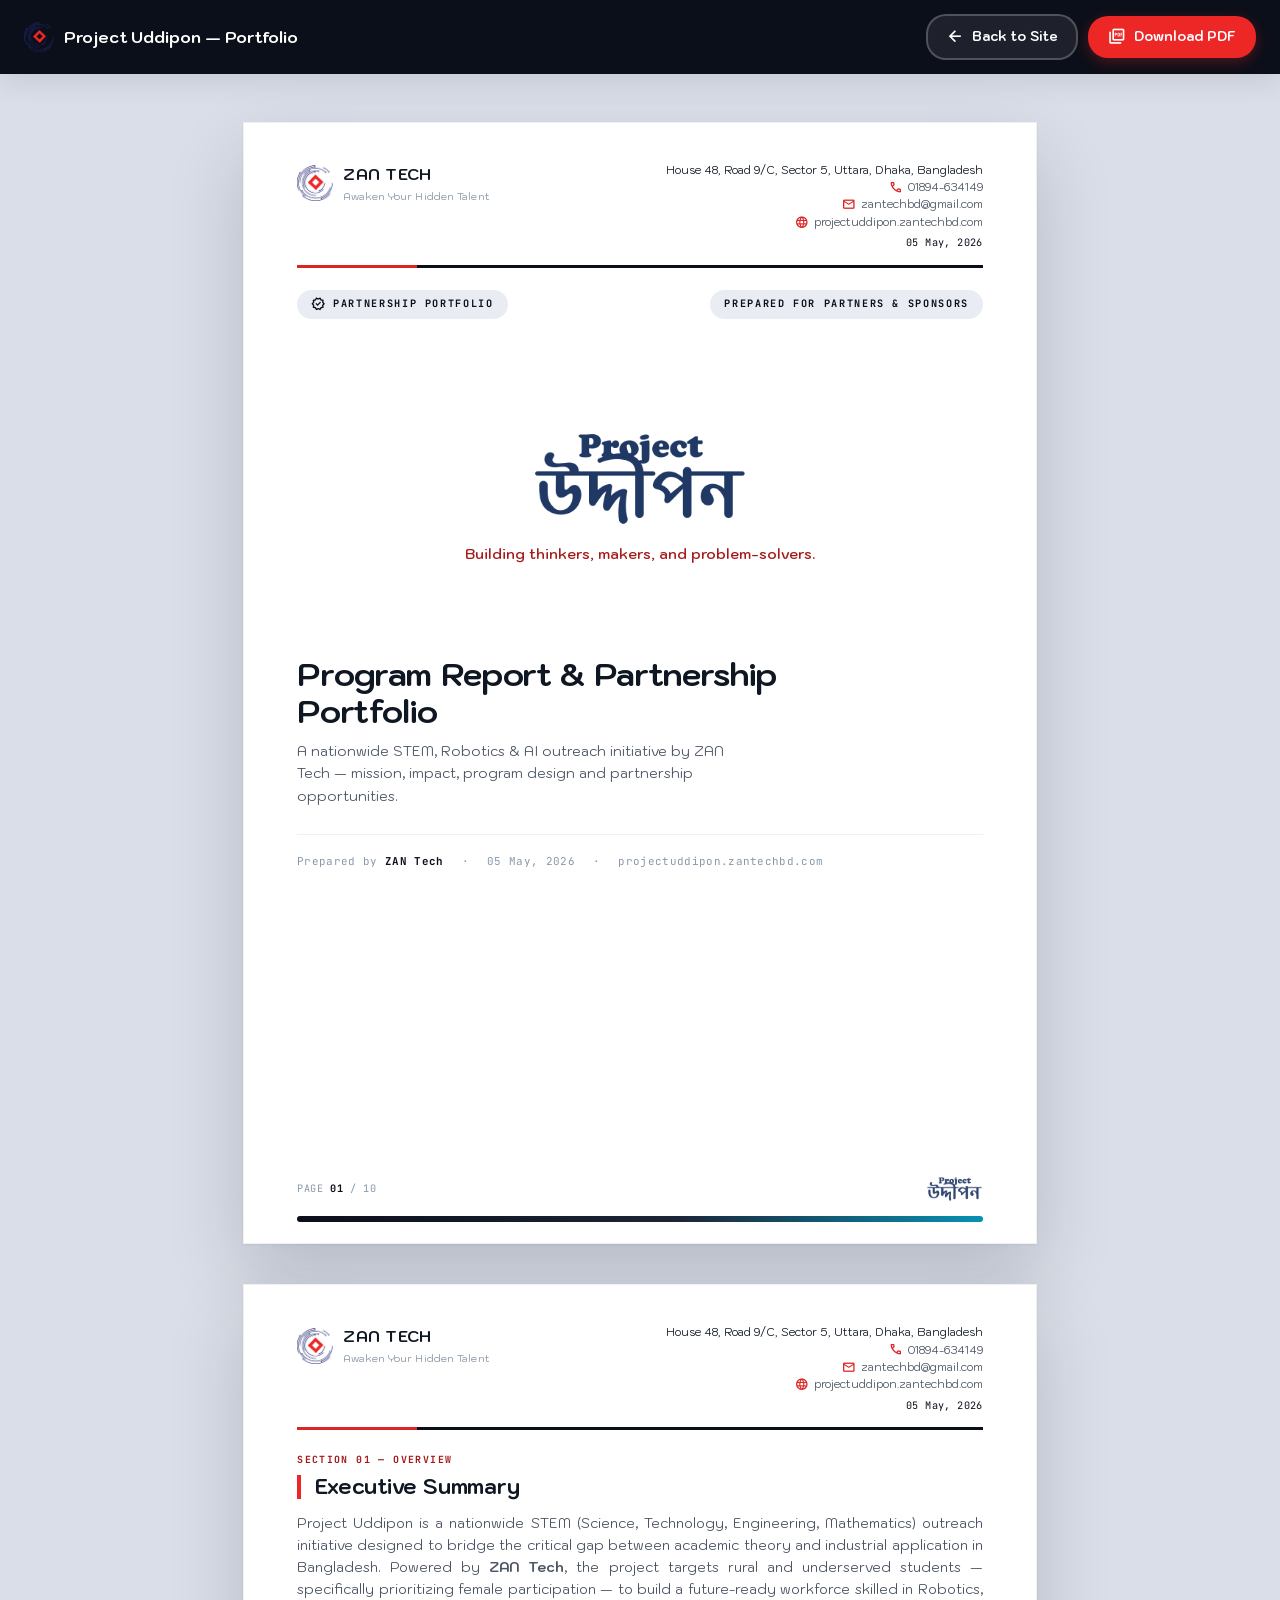
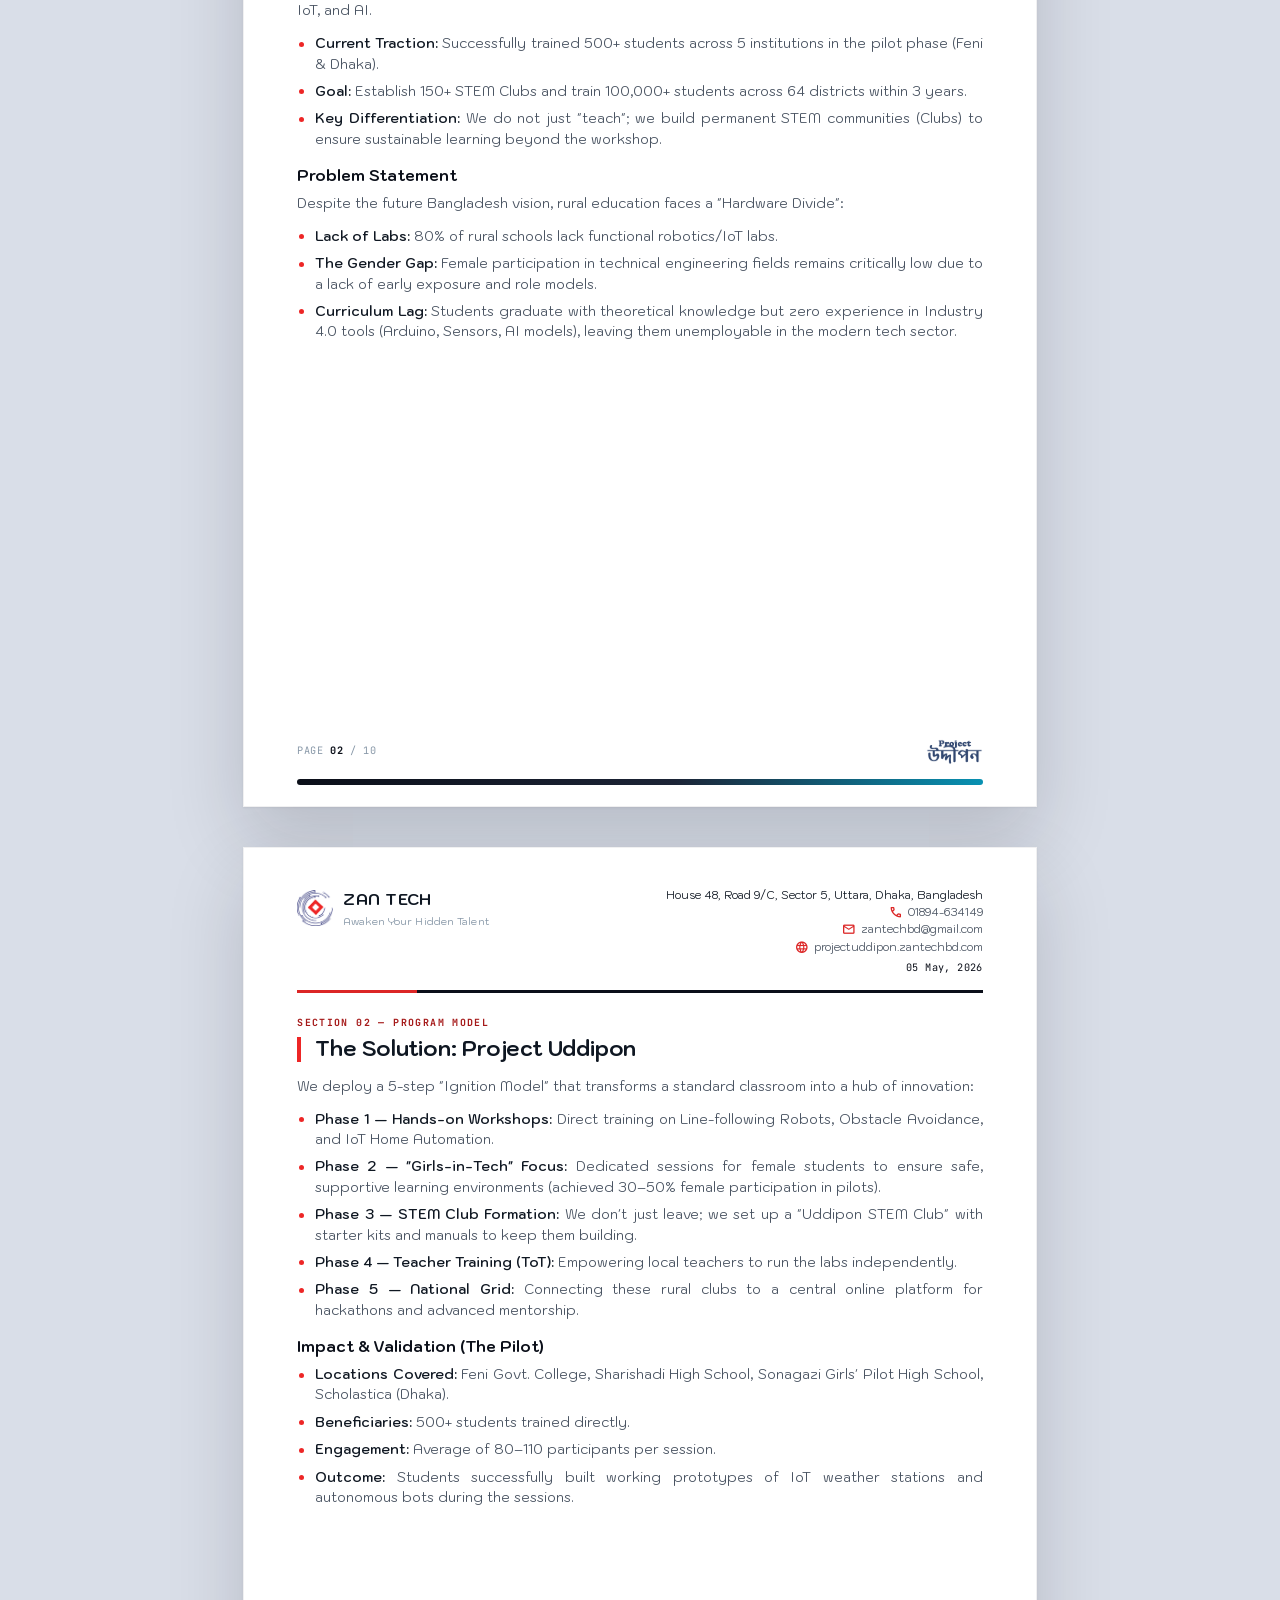
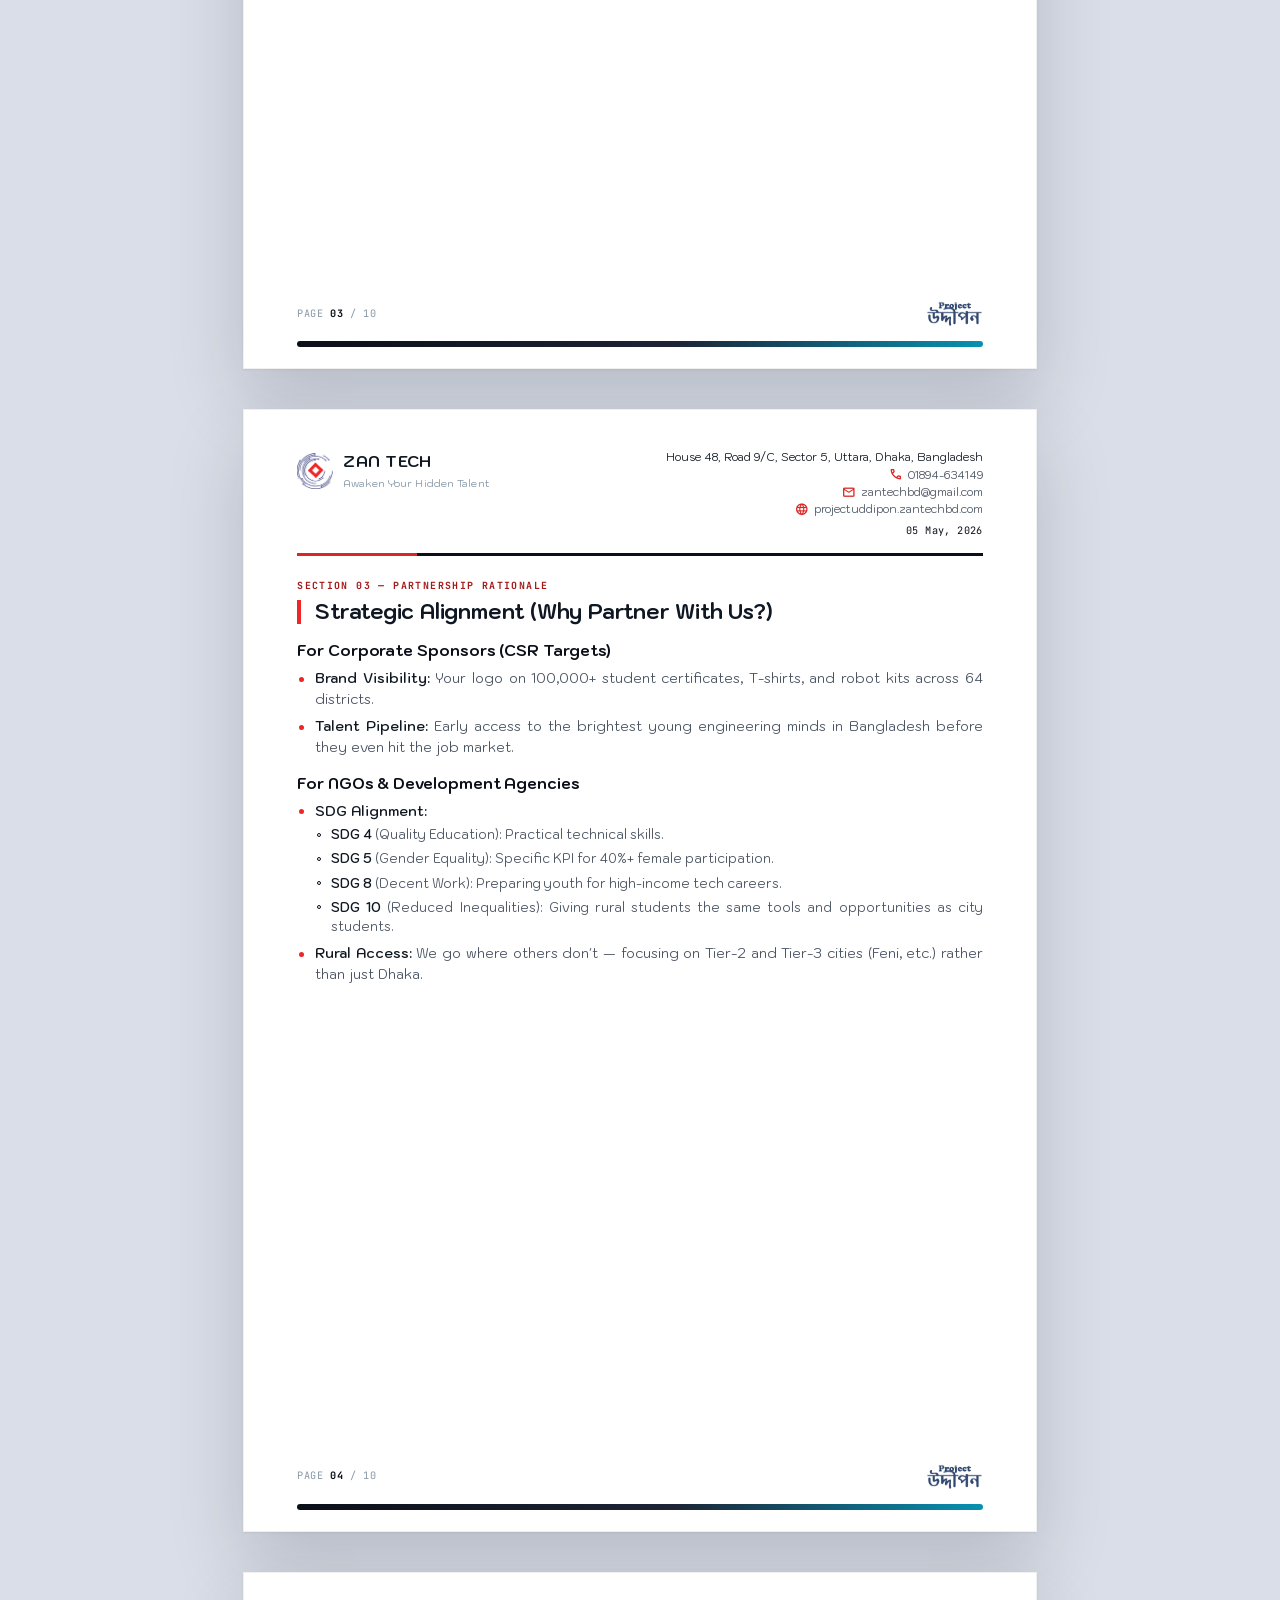
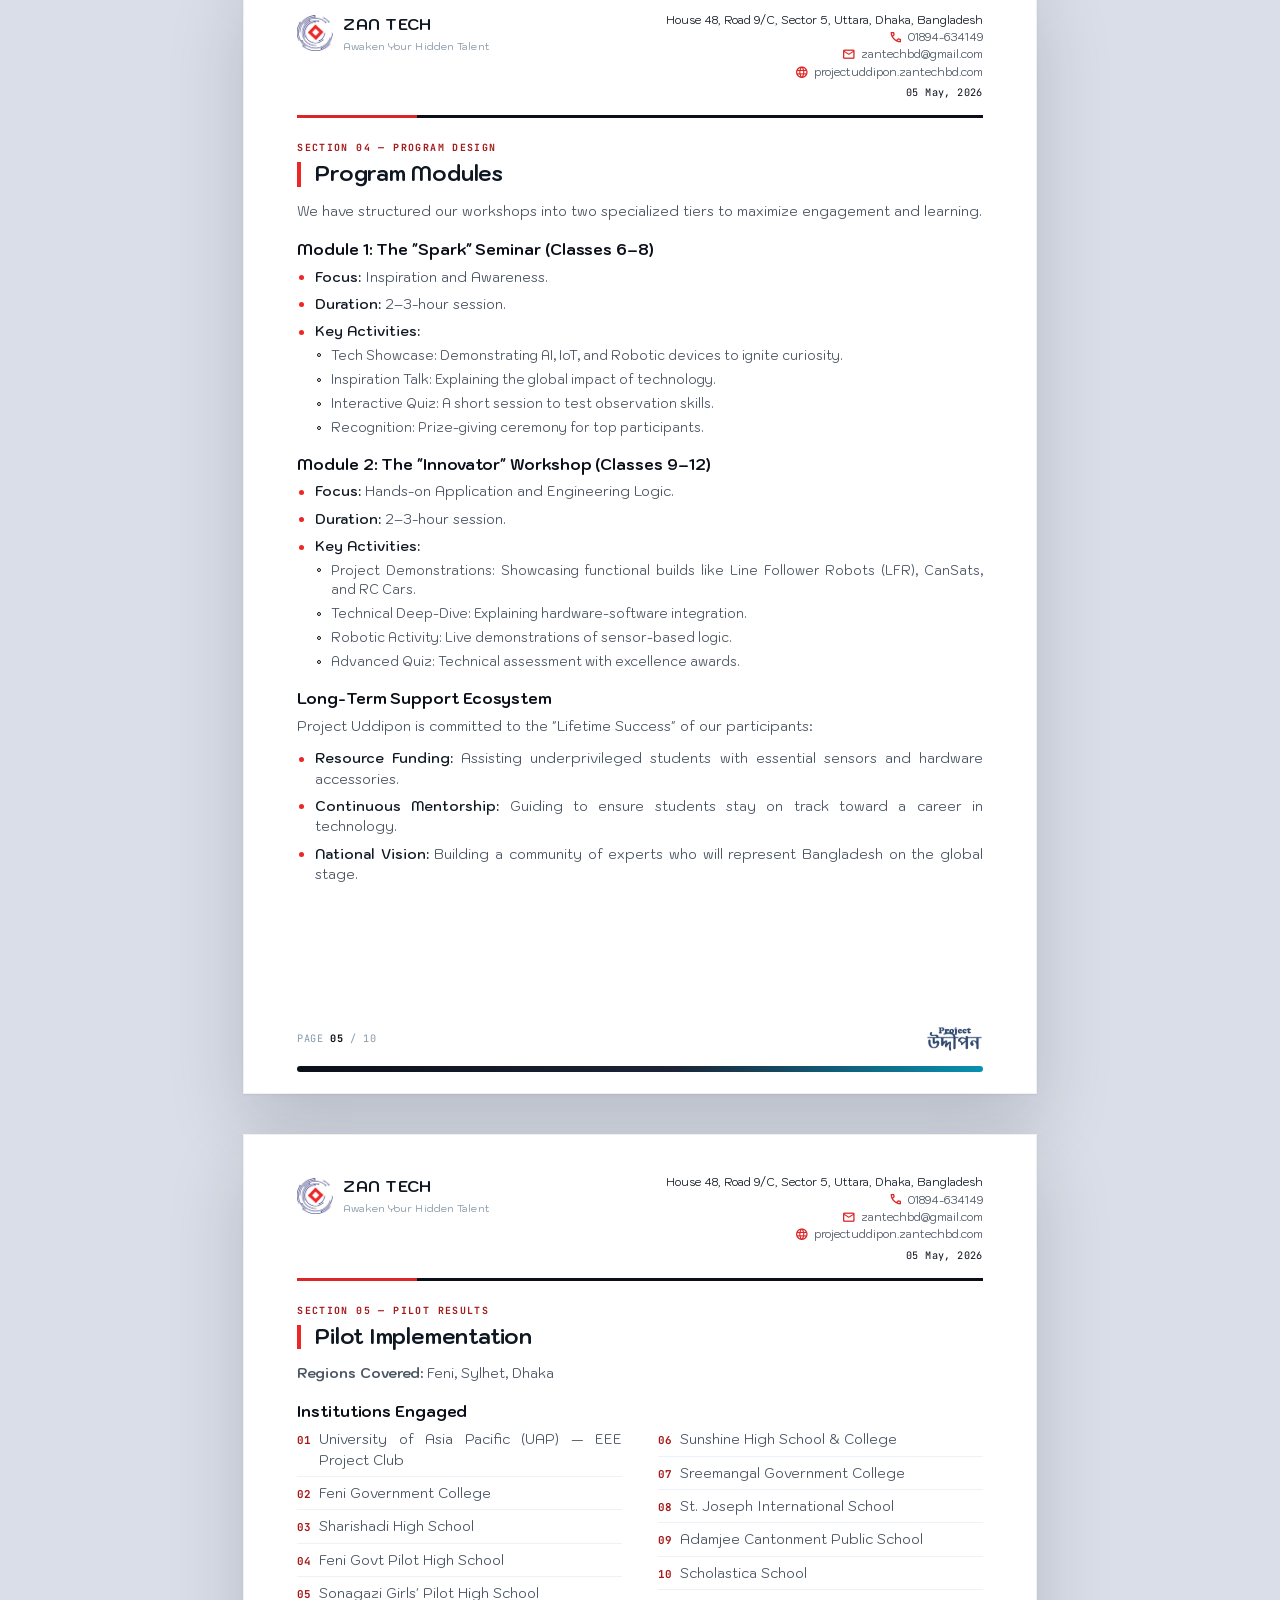
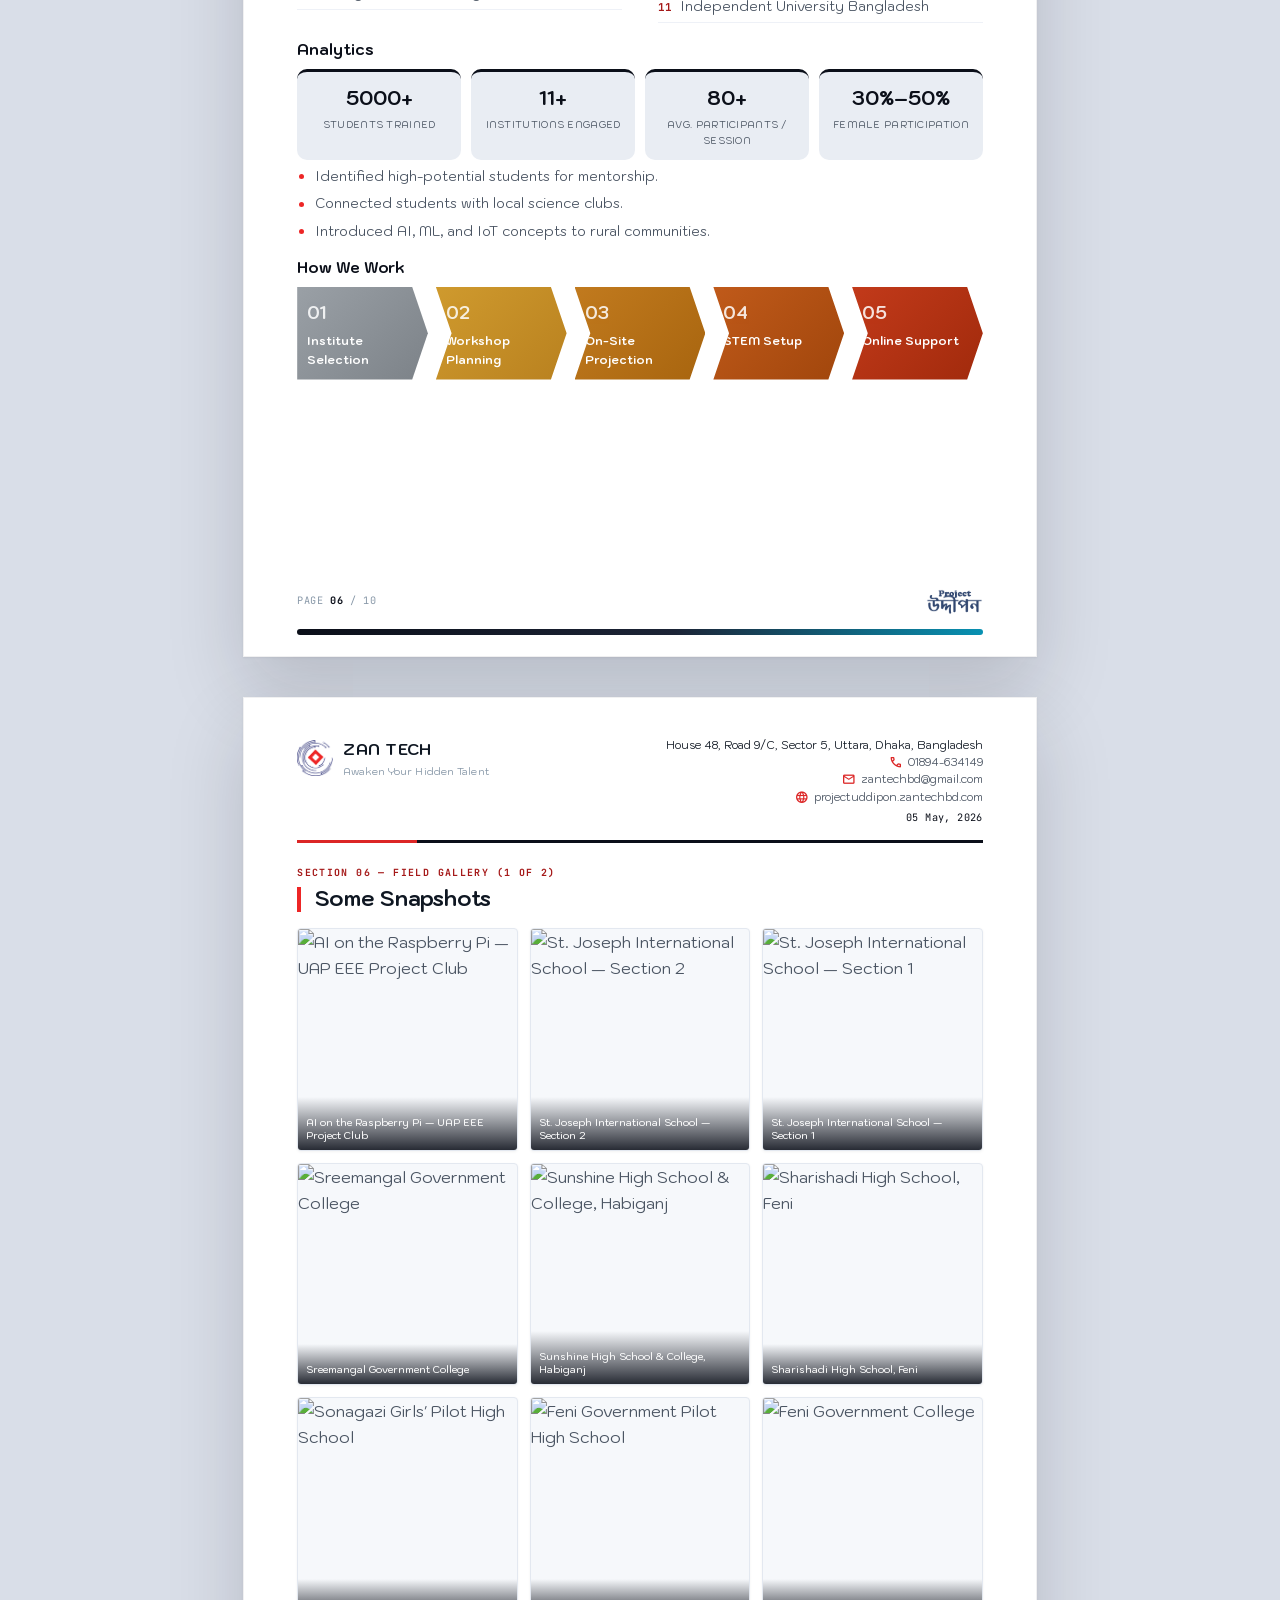
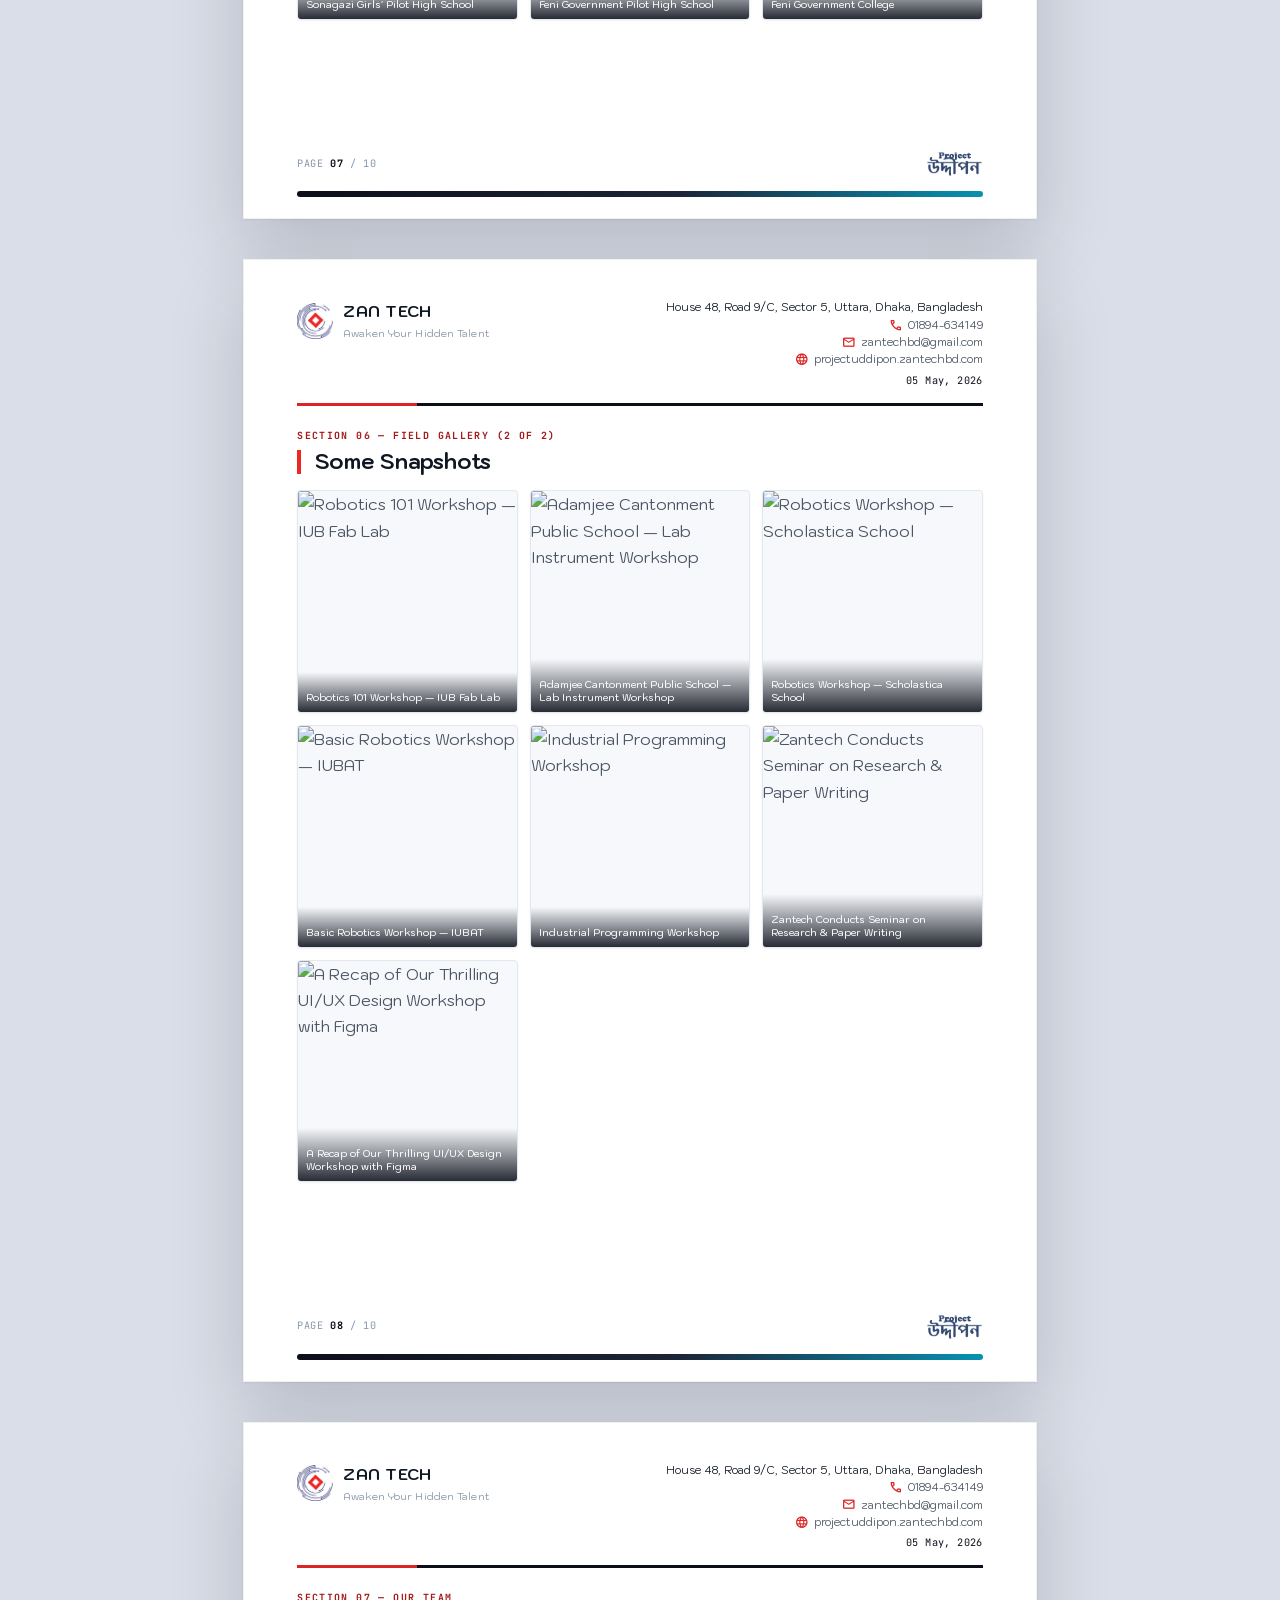
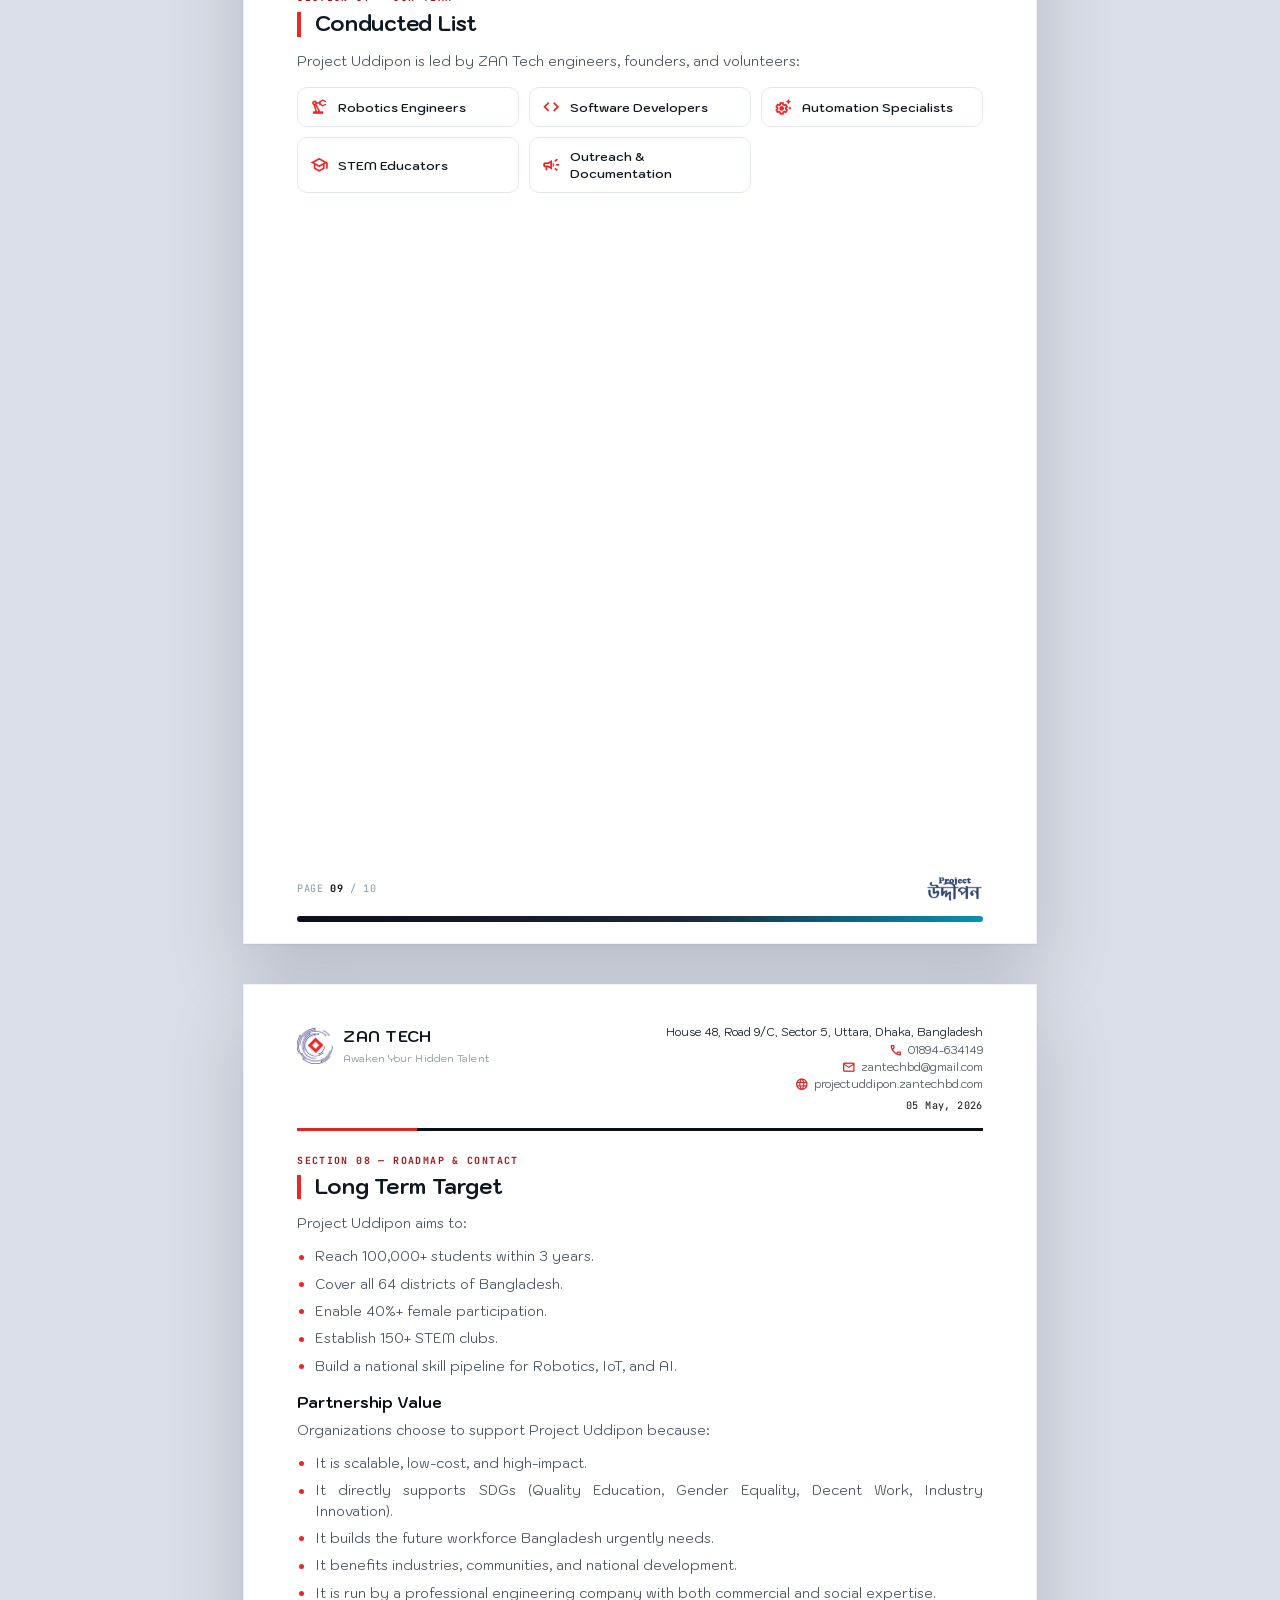
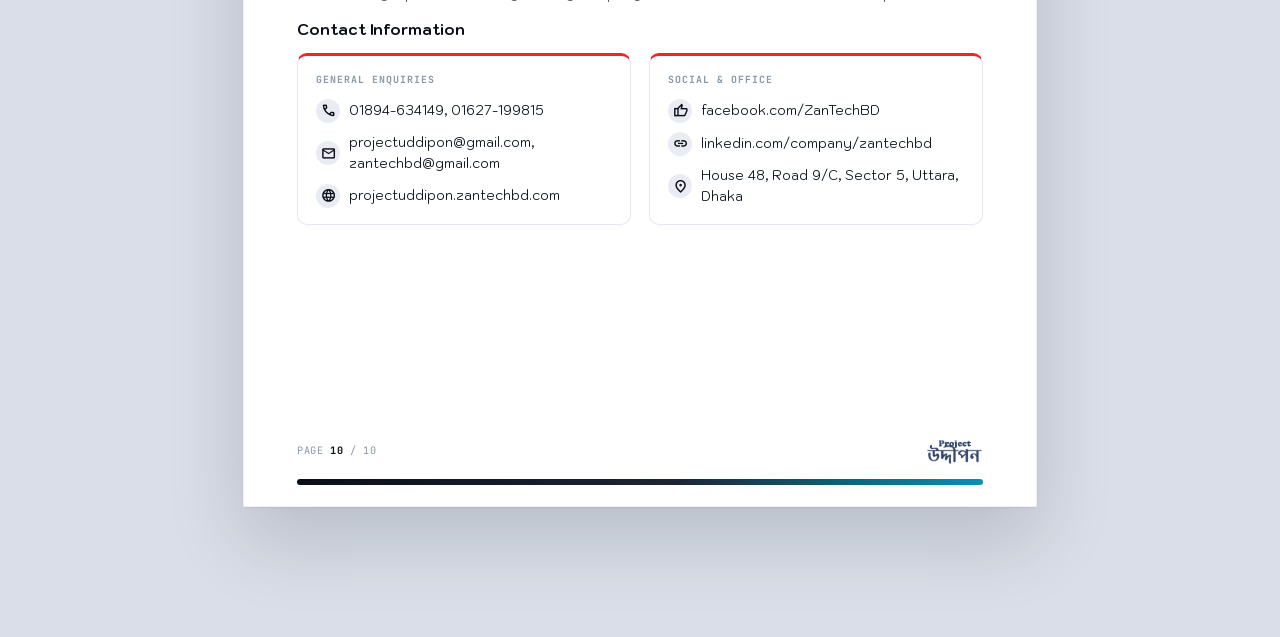
==== commit 2617a192: "redesign: NGO-style home page with the ZAN Tech identity - New home page (assets/css/site.css): phot" ====
--- a/portfolio.html
+++ b/portfolio.html
@@ -12,7 +12,7 @@
     <link rel="preconnect" href="https://fonts.googleapis.com" />
     <link rel="preconnect" href="https://fonts.gstatic.com" crossorigin />
     <link
-      href="https://fonts.googleapis.com/css2?family=Hanken+Grotesk:wght@600;700;800;900&family=Inter:wght@400;500;600&family=JetBrains+Mono:wght@600;700&display=swap"
+      href="https://fonts.googleapis.com/css2?family=Kodchasan:wght@400;500;600;700&family=Hind+Siliguri:wght@600;700&family=JetBrains+Mono:wght@600;700&display=swap"
       rel="stylesheet"
     />
     <link
@@ -21,7 +21,7 @@
     />
     <link rel="icon" type="image/png" sizes="192x192" href="assets/images/favicon-192.png" />
     <link rel="icon" type="image/png" sizes="512x512" href="assets/images/favicon.png" />
-    <meta name="theme-color" content="#001A48" />
+    <meta name="theme-color" content="#0b0f19" />
     <link rel="stylesheet" href="assets/css/styles.css" />
     <link rel="stylesheet" href="assets/css/portfolio.css" />
   </head>
--- a/assets/css/styles.css
+++ b/assets/css/styles.css
@@ -1,25 +1,26 @@
-/* Project Uddipon — Design System v3 (Navy / Burnt-Orange) */
-
-@import url('https://fonts.googleapis.com/css2?family=Hanken+Grotesk:wght@600;700;800;900&family=Inter:wght@400;500;600&family=JetBrains+Mono:wght@600;700&display=swap');
+/* Project Uddipon — Design System v4 (ZAN Tech: navy / cyan / red).
+   Used by portfolio.html; the home page has its own site.css. */
+
+@import url('https://fonts.googleapis.com/css2?family=Kodchasan:wght@400;500;600;700&family=Hind+Siliguri:wght@600;700&family=JetBrains+Mono:wght@600;700&display=swap');
 
 /* === DESIGN TOKENS === */
 :root {
-  --navy:         #001A48;
-  --navy-mid:     #16315C;
-  --navy-soft:    #E8EDF6;
-  --blue:         #3D5CA2;
-  --blue-hover:   #2C4683;
-  --blue-soft:    #EEF1F8;
-  --orange:       #FE6500;
-  --orange-hover: #E65C00;
-  --orange-soft:  #FFF0E4;
-  --orange-deep:  #A33E00;
+  --navy:         #0B0F19;
+  --navy-mid:     #1C2436;
+  --navy-soft:    #E9EDF3;
+  --blue:         #0891B2;
+  --blue-hover:   #0E7490;
+  --blue-soft:    #E0F6FB;
+  --orange:       #ED2626;
+  --orange-hover: #C81E1E;
+  --orange-soft:  #FDE7E7;
+  --orange-deep:  #A51919;
   --green:        #0C9865;
   --green-soft:   #E7F7F1;
   --red:          #DC2626;
   --red-soft:     #FEE2E2;
 
-  --dark:    #051028;
+  --dark:    #0B0F19;
   --text:    #0F1722;
   --body:    #4B5563;
   --muted:   #8898A8;
@@ -28,15 +29,15 @@
   --surface: #F6F8FB;
   --white:   #FFFFFF;
 
-  --font-head: 'Hanken Grotesk', system-ui, sans-serif;
-  --font-body: 'Inter', system-ui, sans-serif;
+  --font-head: 'Kodchasan', 'Hind Siliguri', system-ui, sans-serif;
+  --font-body: 'Kodchasan', 'Hind Siliguri', system-ui, sans-serif;
   --font-caps: 'JetBrains Mono', monospace;
 
-  --shadow-xs: 0 1px 3px rgba(0,26,72,.05);
-  --shadow-sm: 0 2px 10px rgba(0,26,72,.07);
-  --shadow-md: 0 8px 28px rgba(0,26,72,.09);
-  --shadow-lg: 0 20px 50px -8px rgba(0,26,72,.14);
-  --shadow-xl: 0 32px 72px rgba(0,26,72,.16);
+  --shadow-xs: 0 1px 3px rgba(11,15,25,.05);
+  --shadow-sm: 0 2px 10px rgba(11,15,25,.07);
+  --shadow-md: 0 8px 28px rgba(11,15,25,.09);
+  --shadow-lg: 0 20px 50px -8px rgba(11,15,25,.14);
+  --shadow-xl: 0 32px 72px rgba(11,15,25,.16);
 
   --r-xs:   4px;
   --r-sm:   8px;
@@ -141,7 +142,7 @@
   cursor: pointer;
   white-space: nowrap;
   transition: all var(--t-fast);
-  box-shadow: 0 4px 14px 0 rgba(0,26,72,.10);
+  box-shadow: 0 4px 14px 0 rgba(11,15,25,.10);
 }
 .btn-group { display: flex; flex-wrap: wrap; gap: 12px; align-items: center; }
 .btn-lg    { padding: 15px 34px; font-size: .9rem; }
@@ -155,7 +156,7 @@
   background: var(--navy-mid);
   color: #fff;
   transform: translateY(-1px);
-  box-shadow: 0 10px 26px rgba(0,26,72,.26);
+  box-shadow: 0 10px 26px rgba(11,15,25,.26);
 }
 .btn-orange {
   background: var(--orange);
@@ -317,14 +318,14 @@
   padding: 9px 20px !important;
   font-weight: 700 !important;
   font-size: .84rem !important;
-  box-shadow: 0 4px 14px rgba(0,26,72,.18) !important;
+  box-shadow: 0 4px 14px rgba(11,15,25,.18) !important;
   transition: all var(--t-fast) !important;
 }
 .nav-cta-blue:hover {
   background: var(--navy-mid) !important;
   color: #fff !important;
   transform: translateY(-1px);
-  box-shadow: 0 8px 22px rgba(0,26,72,.28) !important;
+  box-shadow: 0 8px 22px rgba(11,15,25,.28) !important;
 }
 .nav-cta-orange {
   display: inline-flex !important;
@@ -399,7 +400,7 @@
   top: 0; right: 0;
   width: 46%;
   height: 100%;
-  background: linear-gradient(160deg, rgba(0,26,72,.05) 0%, rgba(61,92,162,.07) 100%);
+  background: linear-gradient(160deg, rgba(11,15,25,.05) 0%, rgba(61,92,162,.07) 100%);
   clip-path: polygon(38% 0, 100% 0, 100% 100%, 0% 100%);
   pointer-events: none;
 }
@@ -467,7 +468,7 @@
 .hero-photo-overlay {
   position: absolute;
   inset: 0;
-  background: linear-gradient(180deg, rgba(254,101,0,.38) 0%, rgba(0,26,72,0) 32%, rgba(0,26,72,.62) 100%);
+  background: linear-gradient(180deg, rgba(254,101,0,.38) 0%, rgba(11,15,25,0) 32%, rgba(11,15,25,.62) 100%);
   pointer-events: none;
 }
 .hero-photo-logo {
@@ -735,7 +736,7 @@
 }
 .bento-card:hover {
   transform: translateY(-8px);
-  box-shadow: 0 20px 25px -5px rgba(0,26,72,.12), 0 10px 10px -5px rgba(0,26,72,.04);
+  box-shadow: 0 20px 25px -5px rgba(11,15,25,.12), 0 10px 10px -5px rgba(11,15,25,.04);
 }
 .program-card-wide {
   display: flex;
@@ -1012,7 +1013,7 @@
 .gallery-overlay {
   position: absolute;
   inset: 0;
-  background: linear-gradient(to bottom, transparent 40%, rgba(0,26,72,.55));
+  background: linear-gradient(to bottom, transparent 40%, rgba(11,15,25,.55));
   opacity: 0;
   transition: opacity var(--t-med);
   display: flex;
@@ -1584,7 +1585,7 @@
   font-size: .88rem;
   cursor: pointer;
   z-index: 90;
-  box-shadow: 0 4px 16px rgba(0,26,72,.28);
+  box-shadow: 0 4px 16px rgba(11,15,25,.28);
   opacity: 0;
   transform: translateY(8px);
   transition: all var(--t-fast);
--- a/assets/css/portfolio.css
+++ b/assets/css/portfolio.css
@@ -48,7 +48,7 @@
   transition: all var(--t-fast);
 }
 .pf-btn .material-symbols-outlined { font-size: 1.1rem; }
-.pf-btn-orange { background: var(--orange); color: #fff; box-shadow: 0 4px 14px rgba(254,101,0,.3); }
+.pf-btn-orange { background: var(--orange); color: #fff; box-shadow: 0 4px 14px rgba(237,38,38,.3); }
 .pf-btn-orange:hover { background: var(--orange-hover); }
 .pf-btn-ghost { background: rgba(255,255,255,.08); color: #fff; border-color: rgba(255,255,255,.22); }
 .pf-btn-ghost:hover { background: rgba(255,255,255,.16); }
@@ -107,7 +107,7 @@
   min-height: 297mm;
   margin: 0 auto 40px;
   background: #fff;
-  box-shadow: 0 1px 2px rgba(0,26,72,.06), var(--shadow-xl);
+  box-shadow: 0 1px 2px rgba(11,15,25,.06), var(--shadow-xl);
   position: relative;
   padding: 40px 54px 22px;
 }
@@ -116,7 +116,7 @@
   content: "";
   position: absolute;
   inset: 0;
-  border: 1px solid rgba(0,26,72,.06);
+  border: 1px solid rgba(11,15,25,.06);
   pointer-events: none;
 }
 
@@ -429,7 +429,7 @@
 }
 .pf-snap-cap {
   position: absolute; left: 0; right: 0; bottom: 0;
-  background: linear-gradient(to top, rgba(0,10,30,.88), transparent);
+  background: linear-gradient(to top, rgba(11,15,25,.88), transparent);
   color: #fff; font-size: .62rem; font-weight: 500; line-height: 1.3; padding: 20px 8px 7px;
 }
 
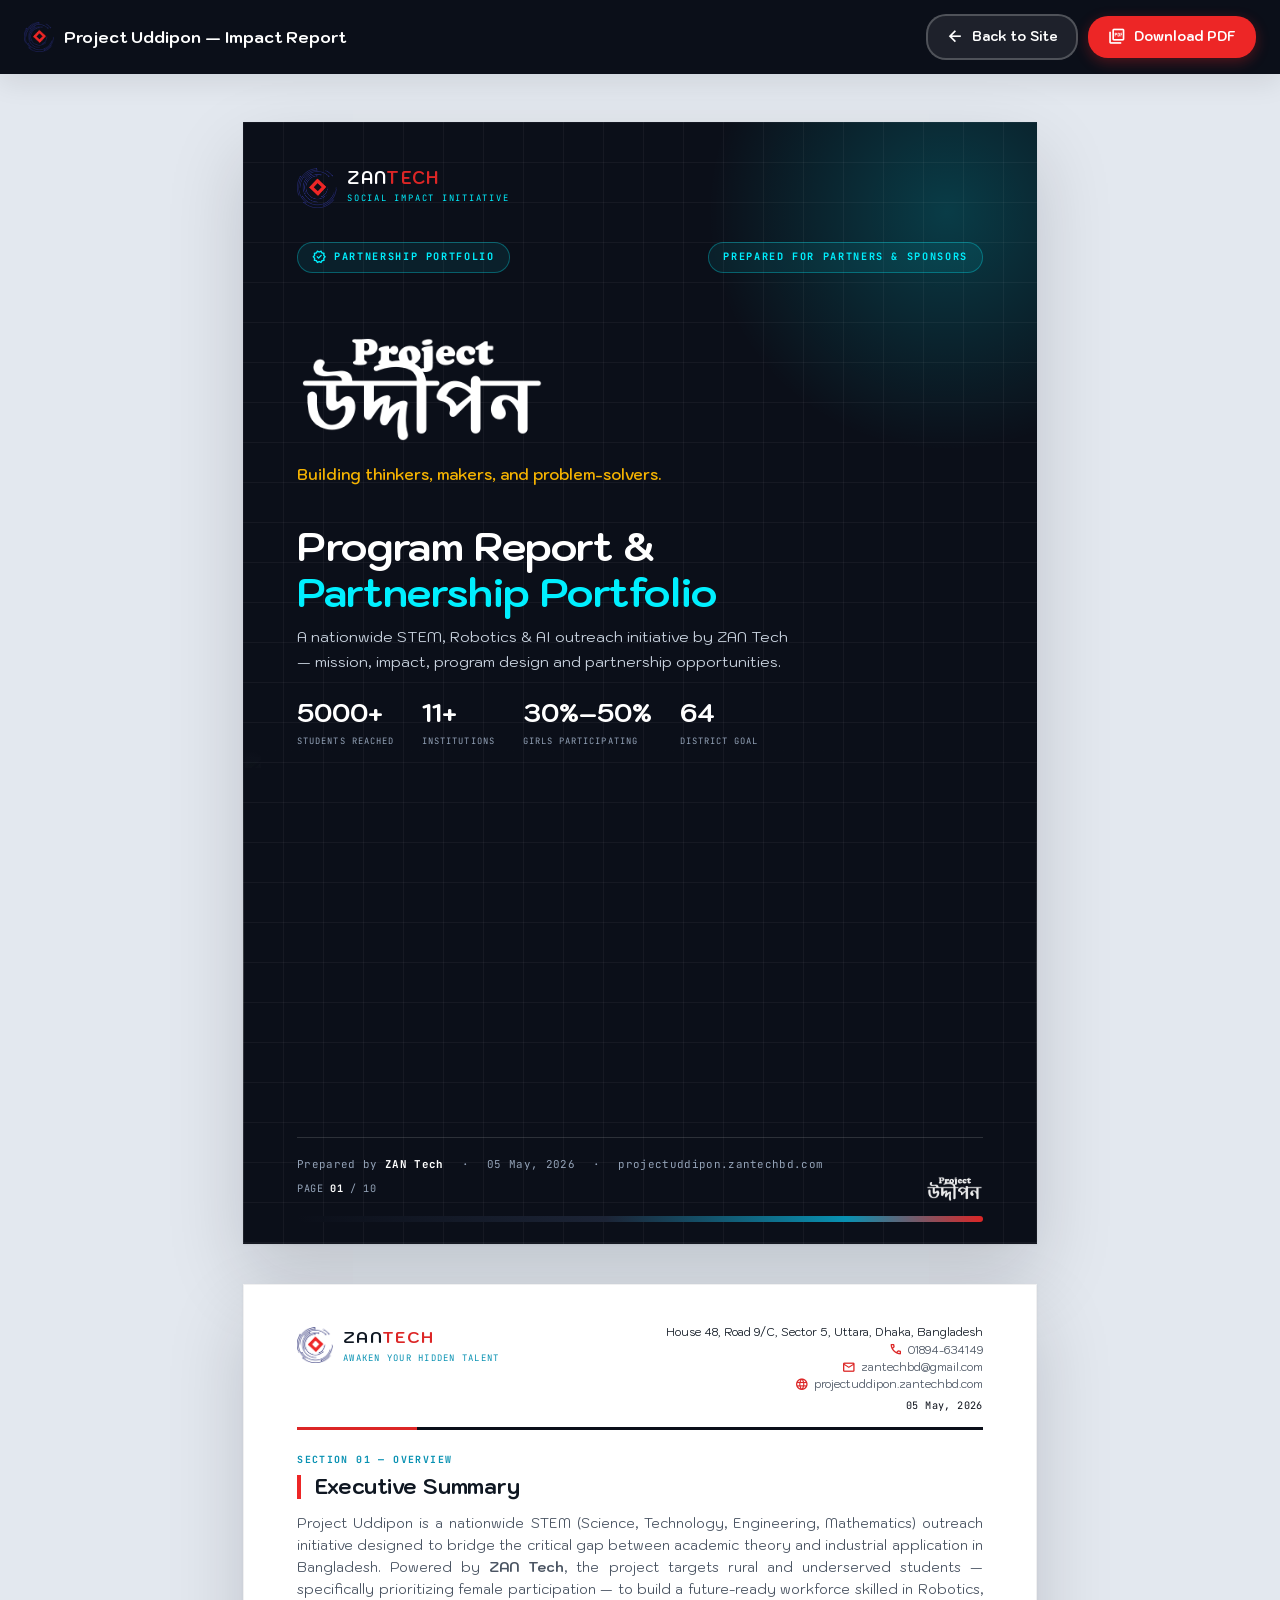
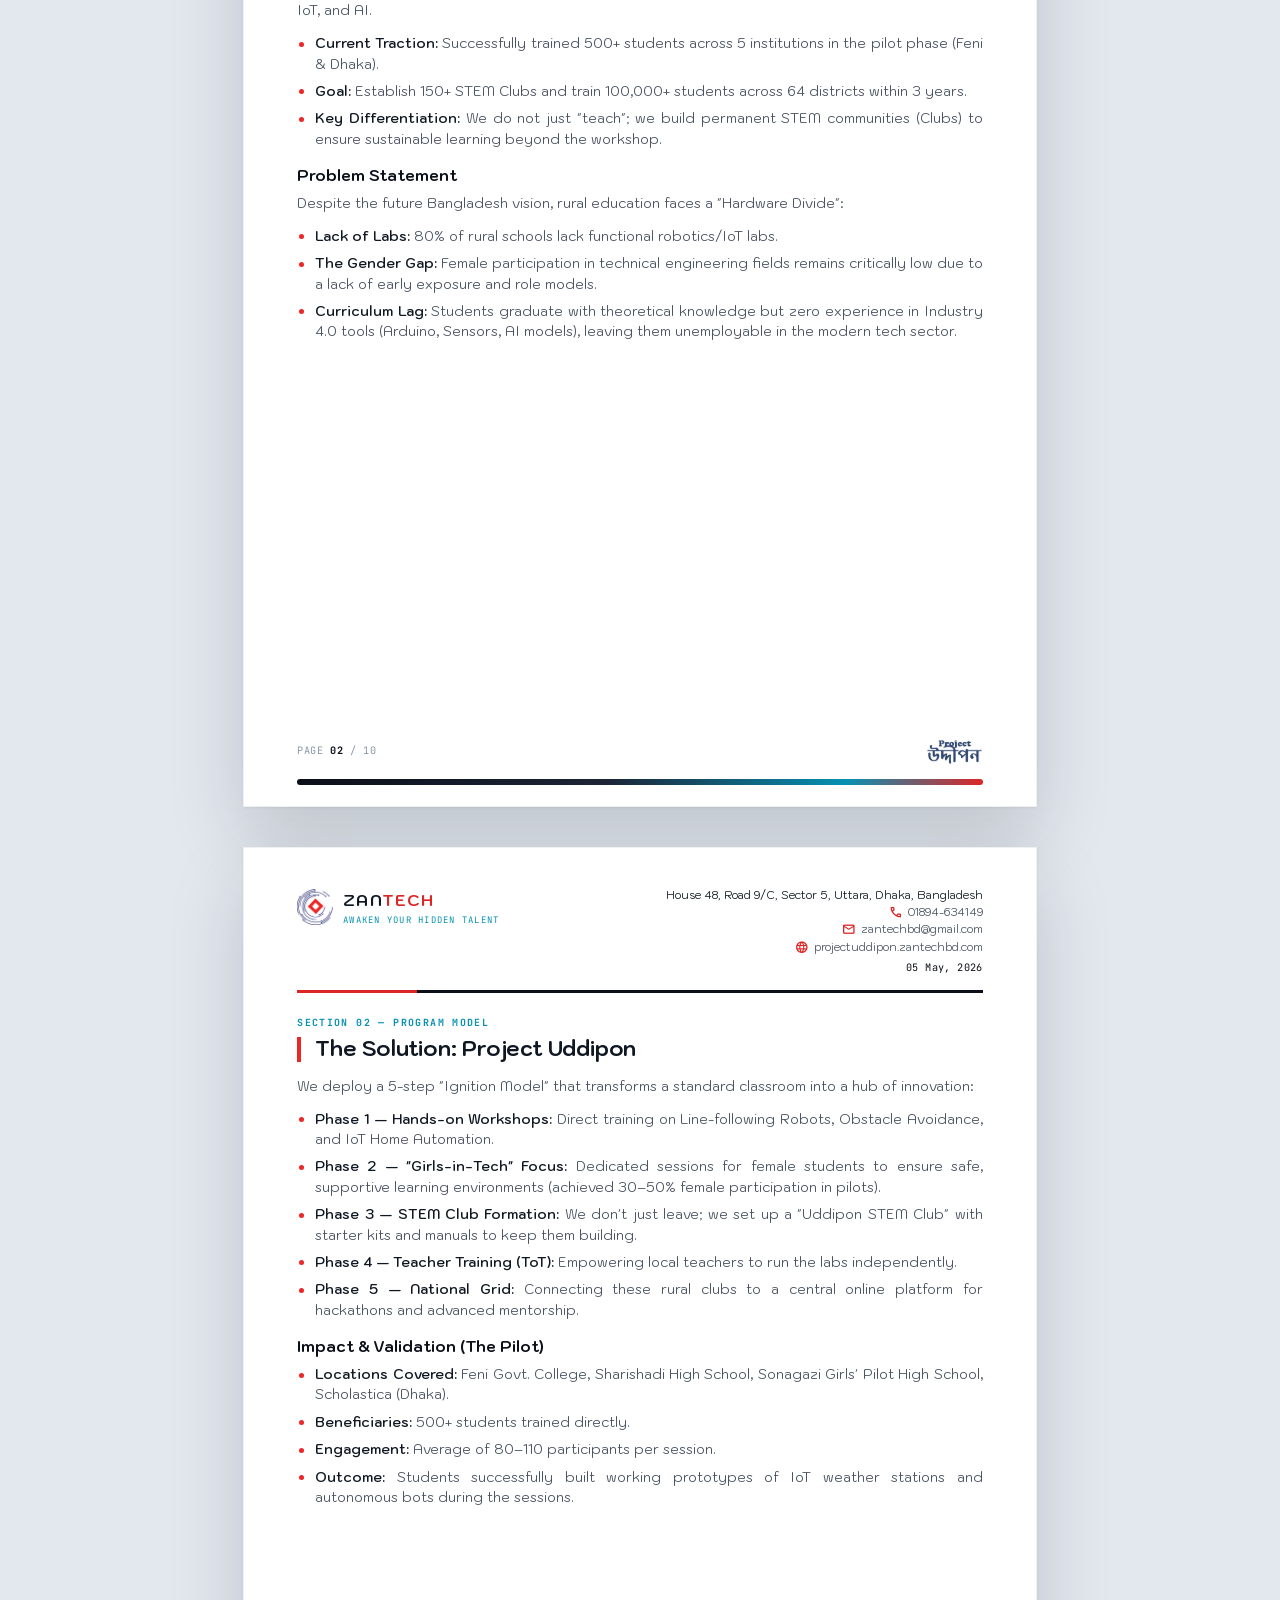
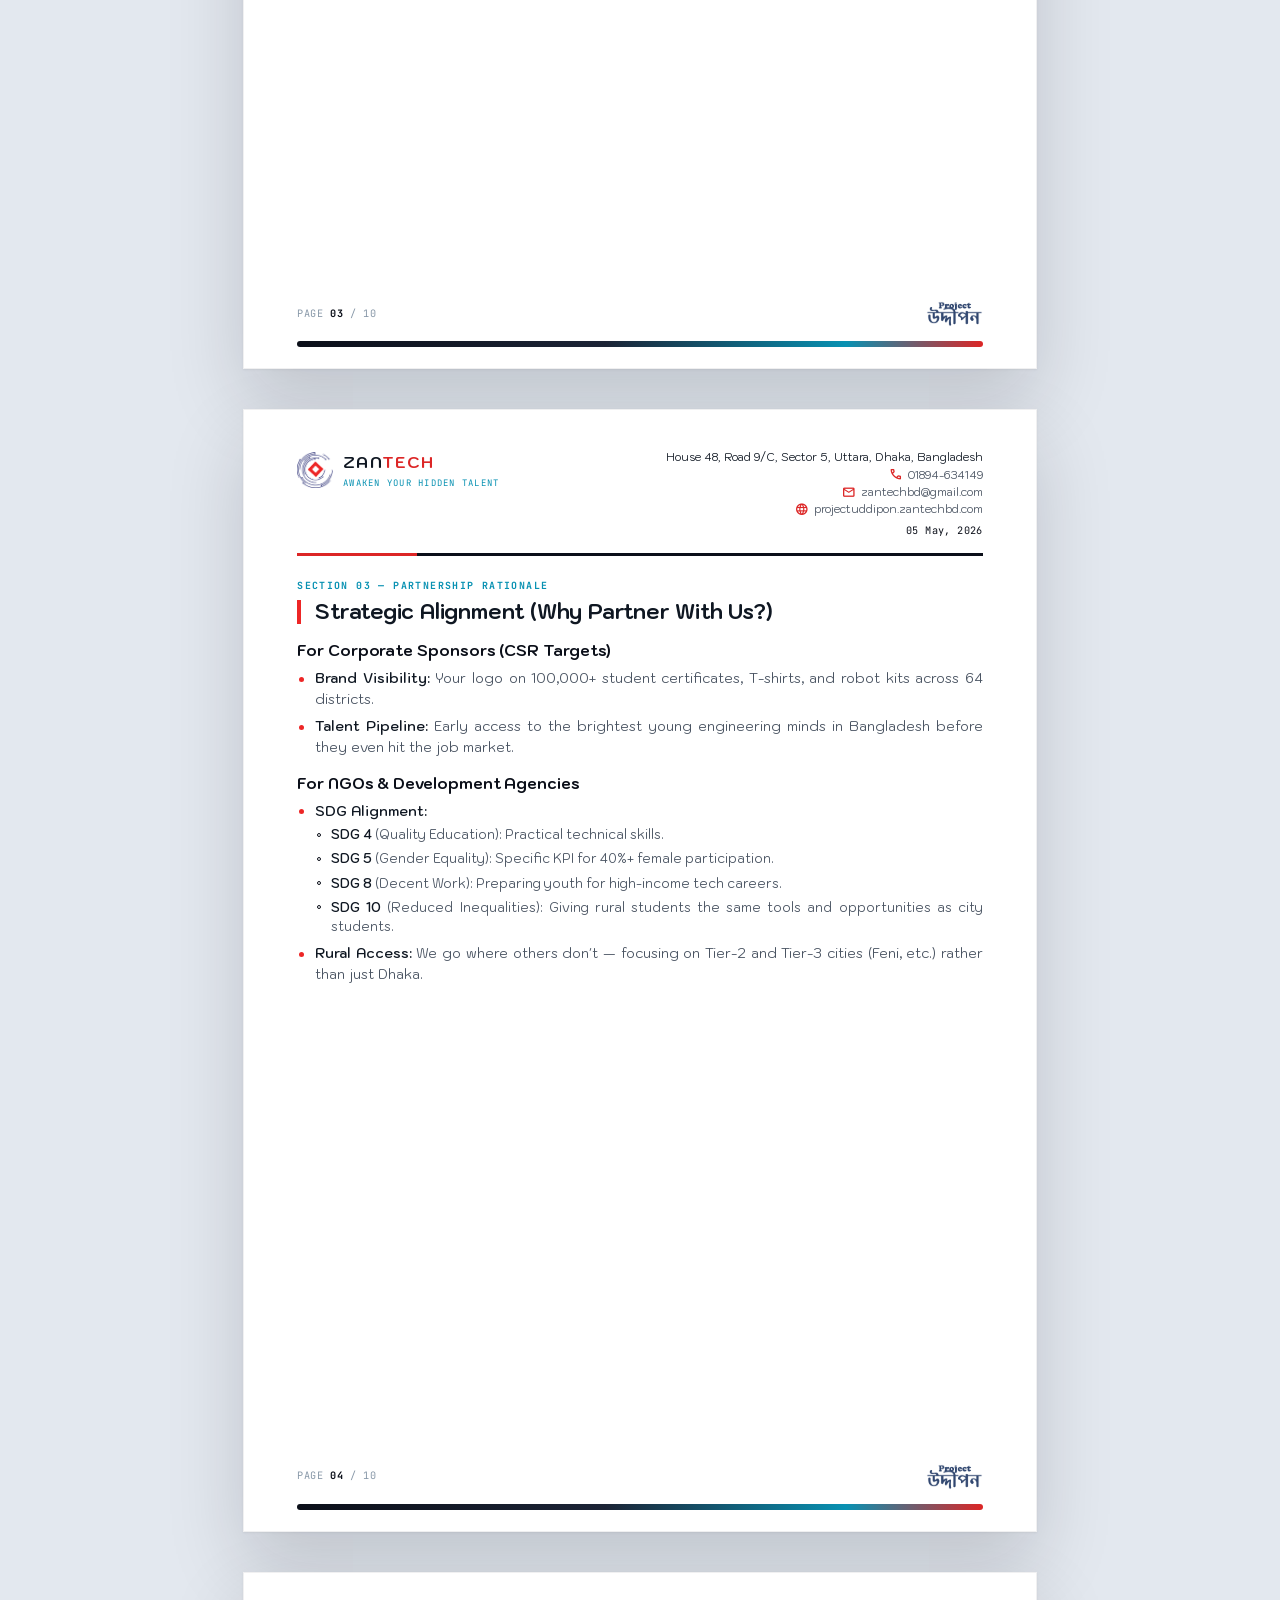
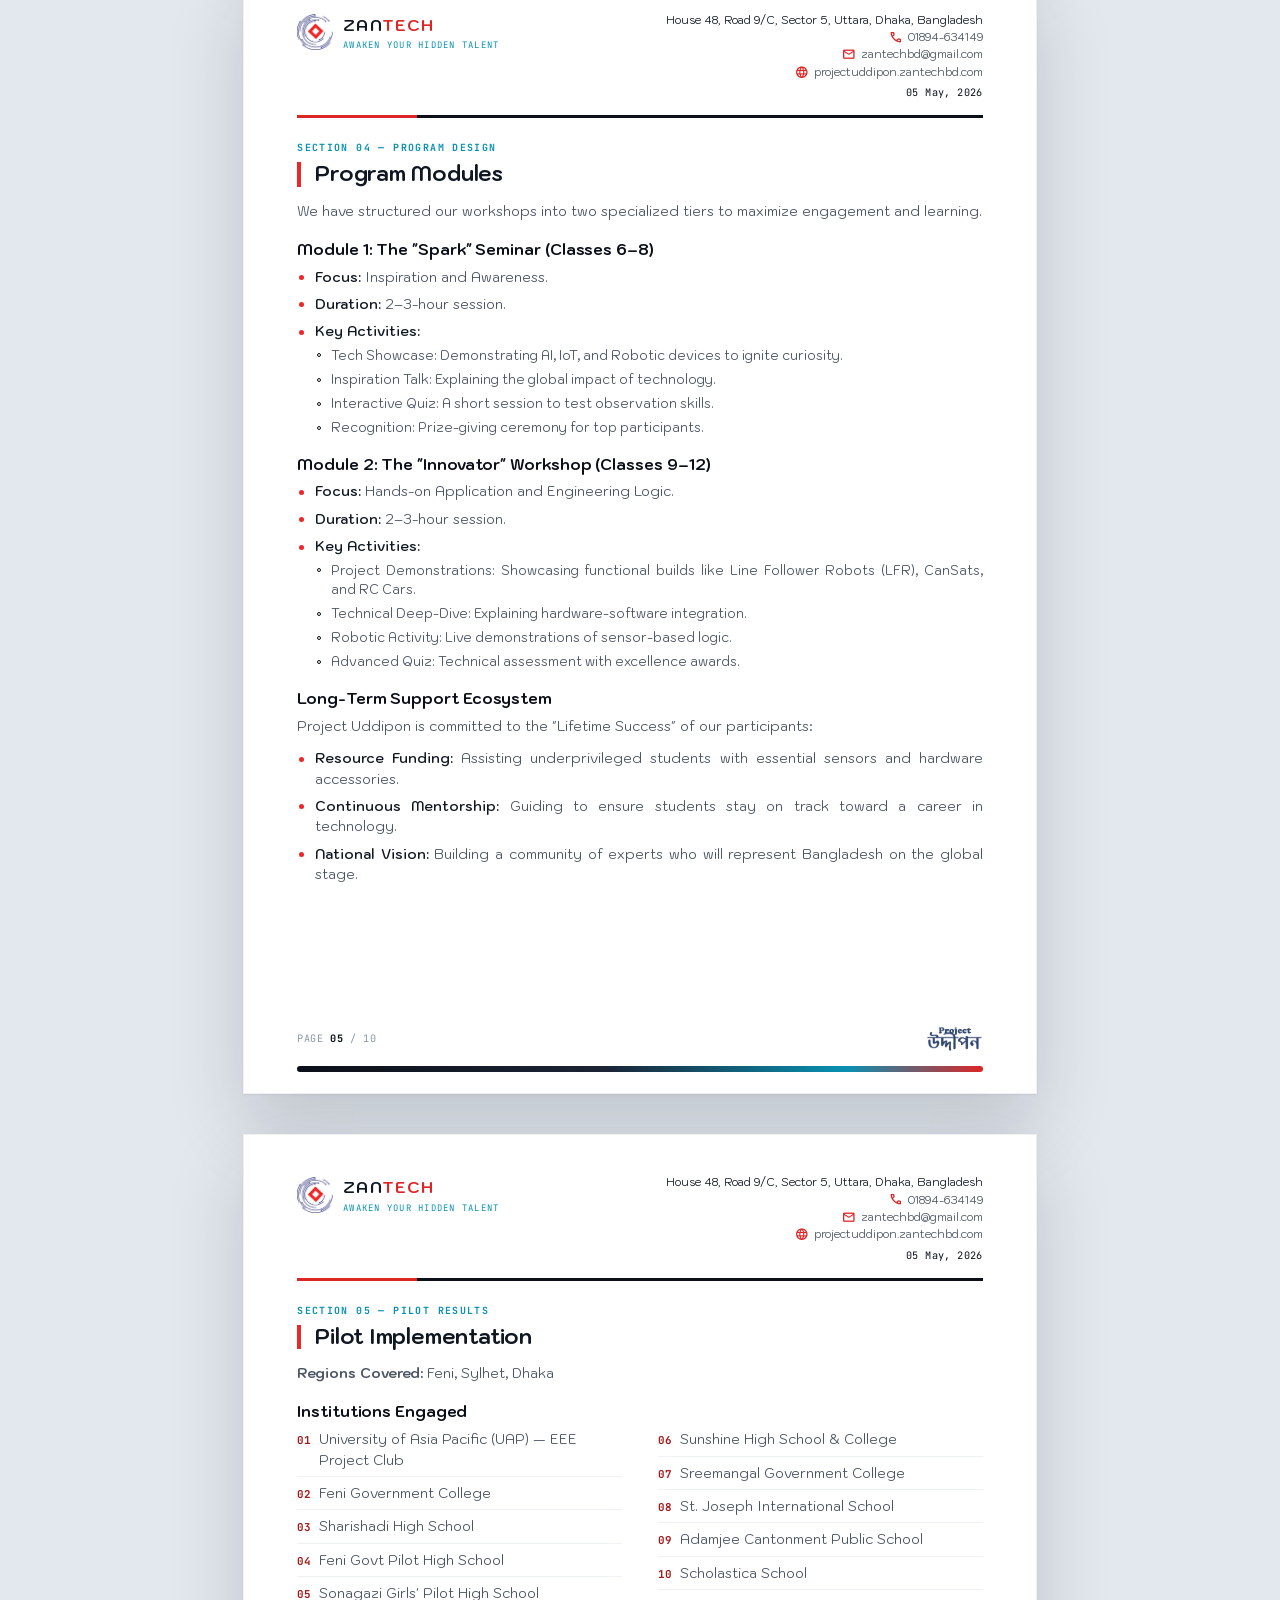
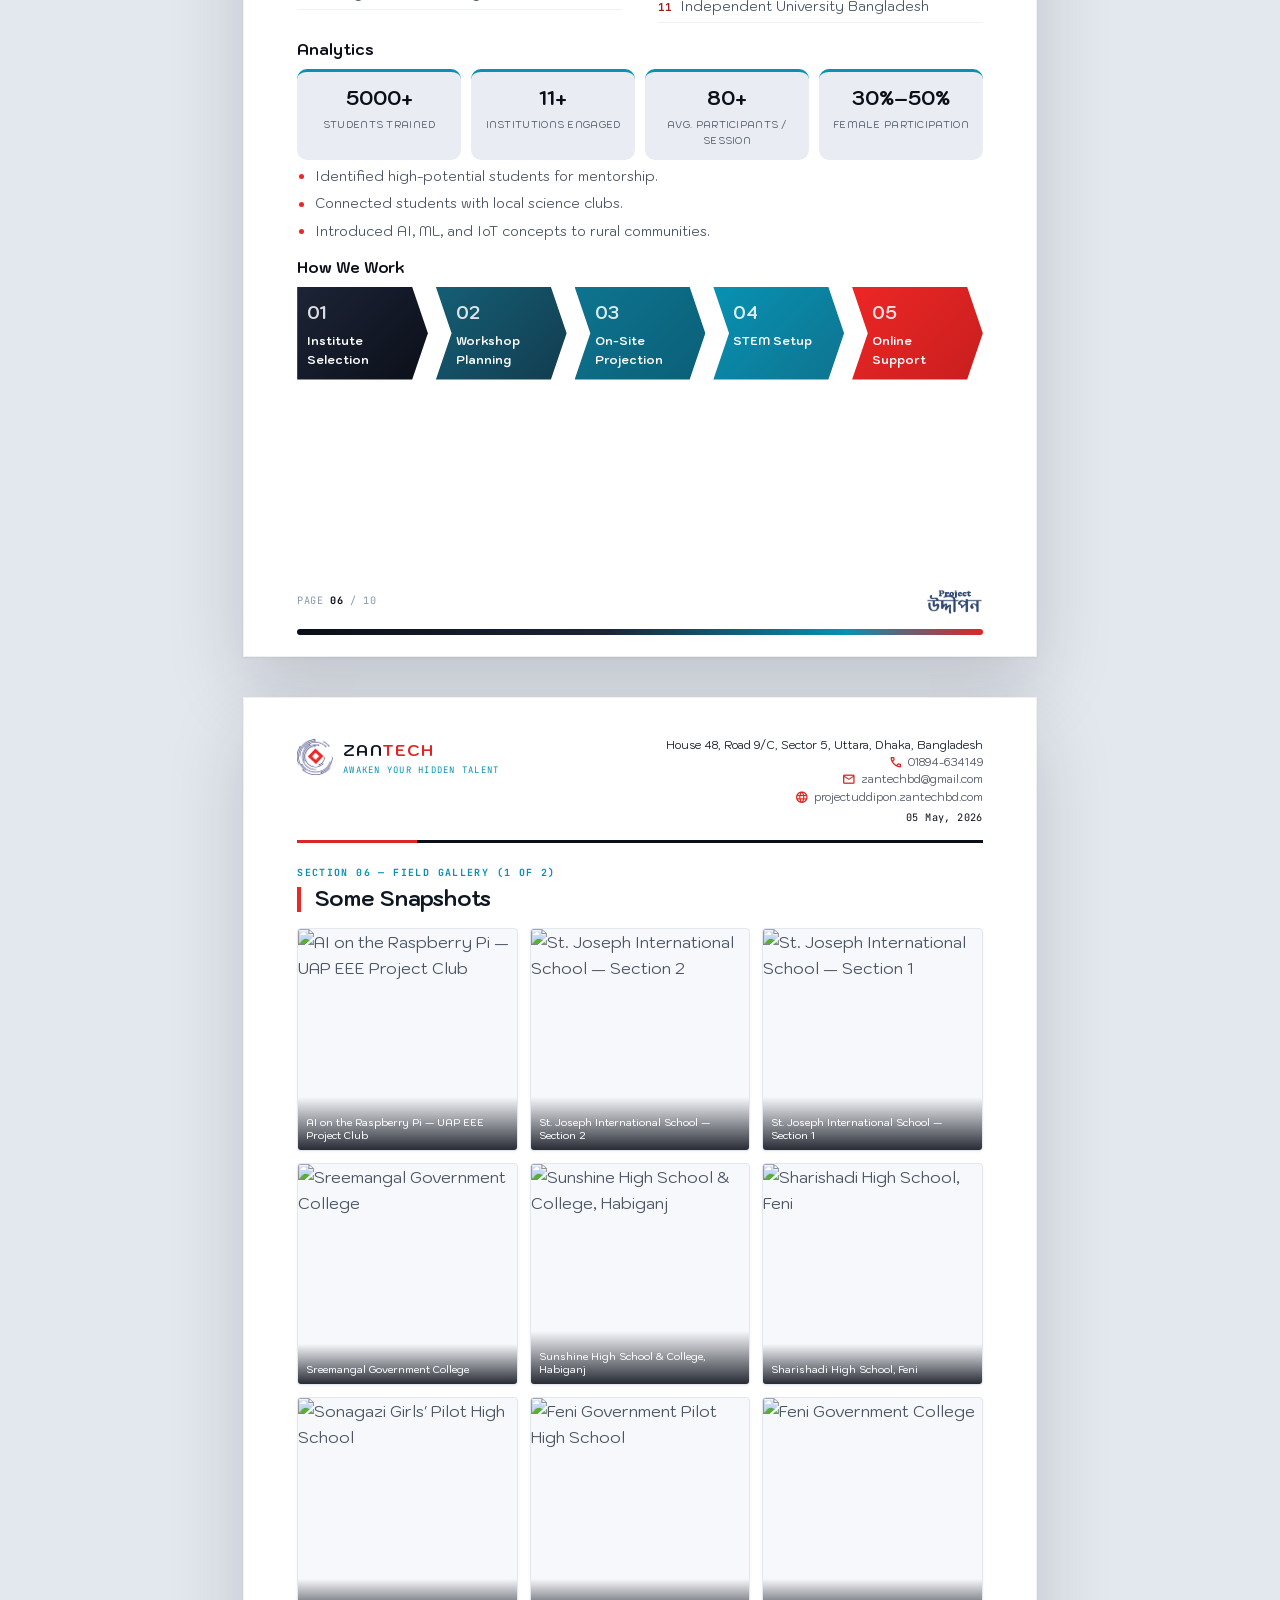
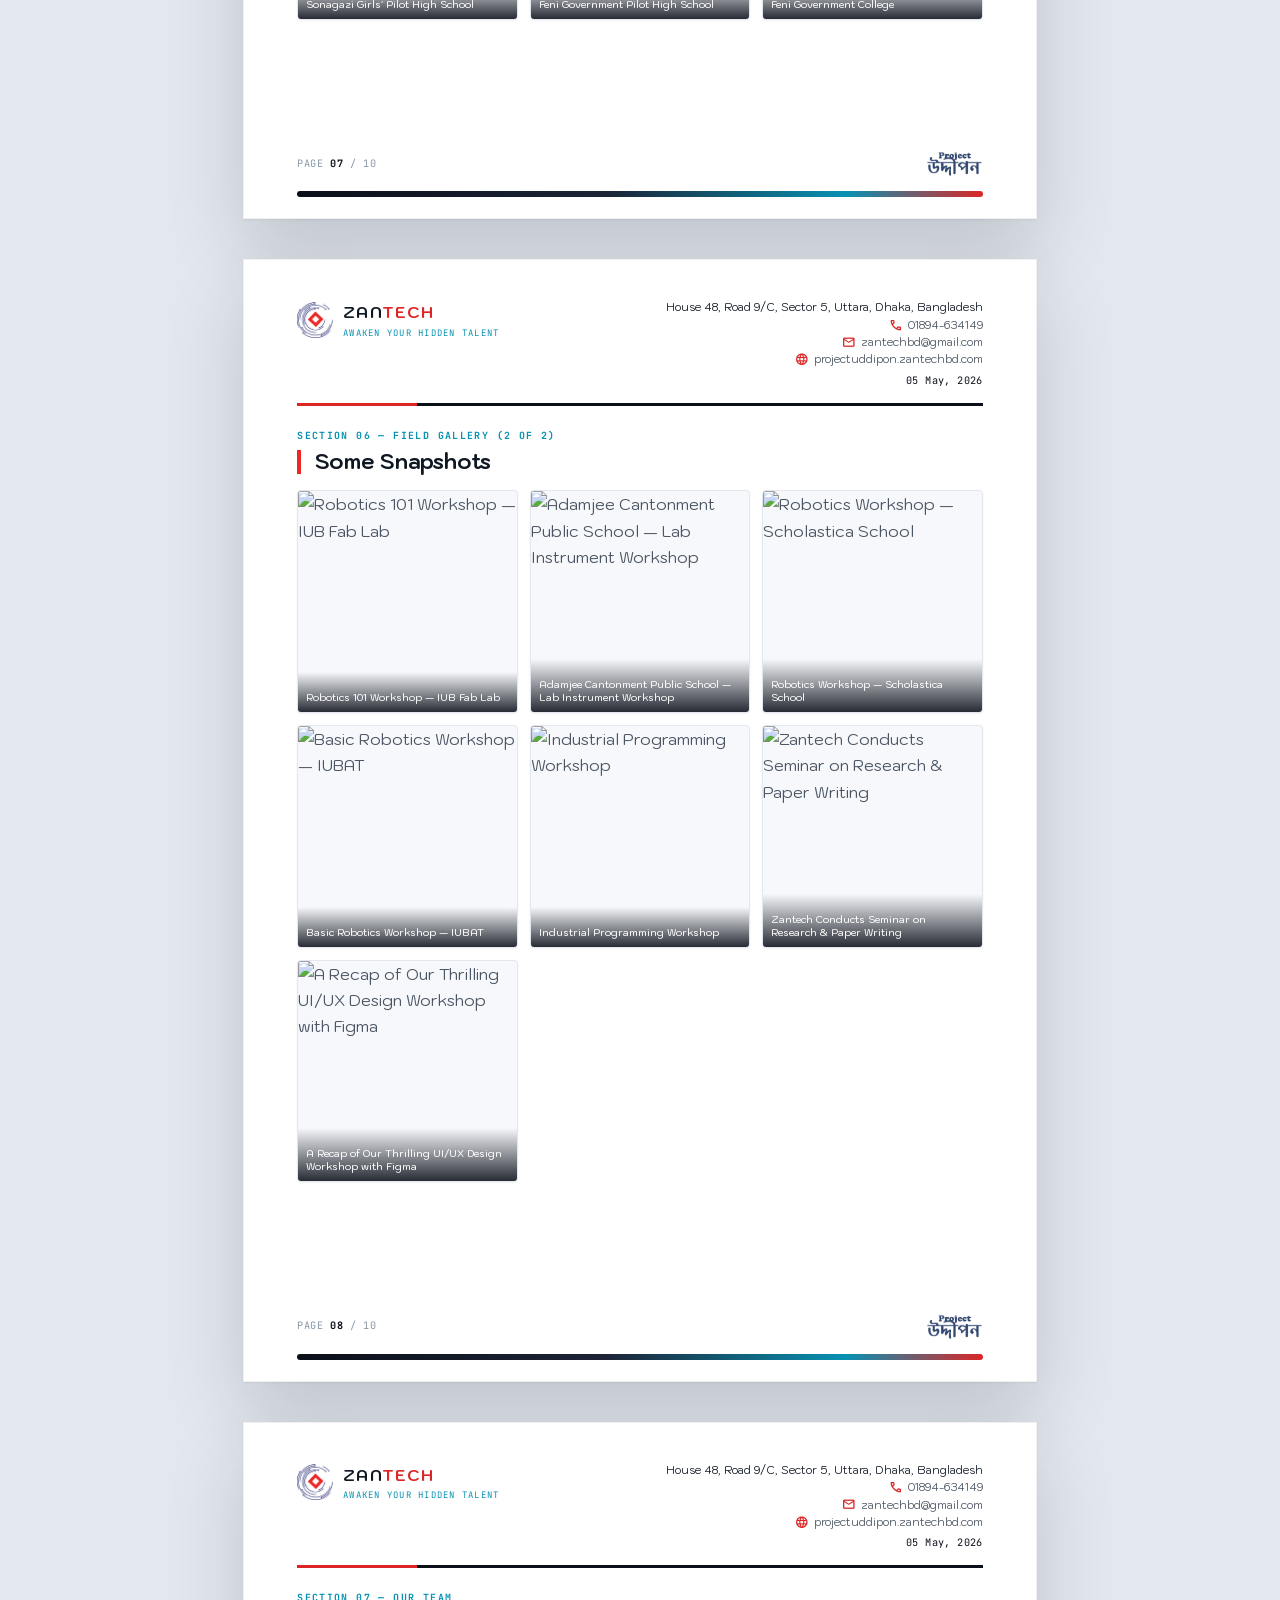
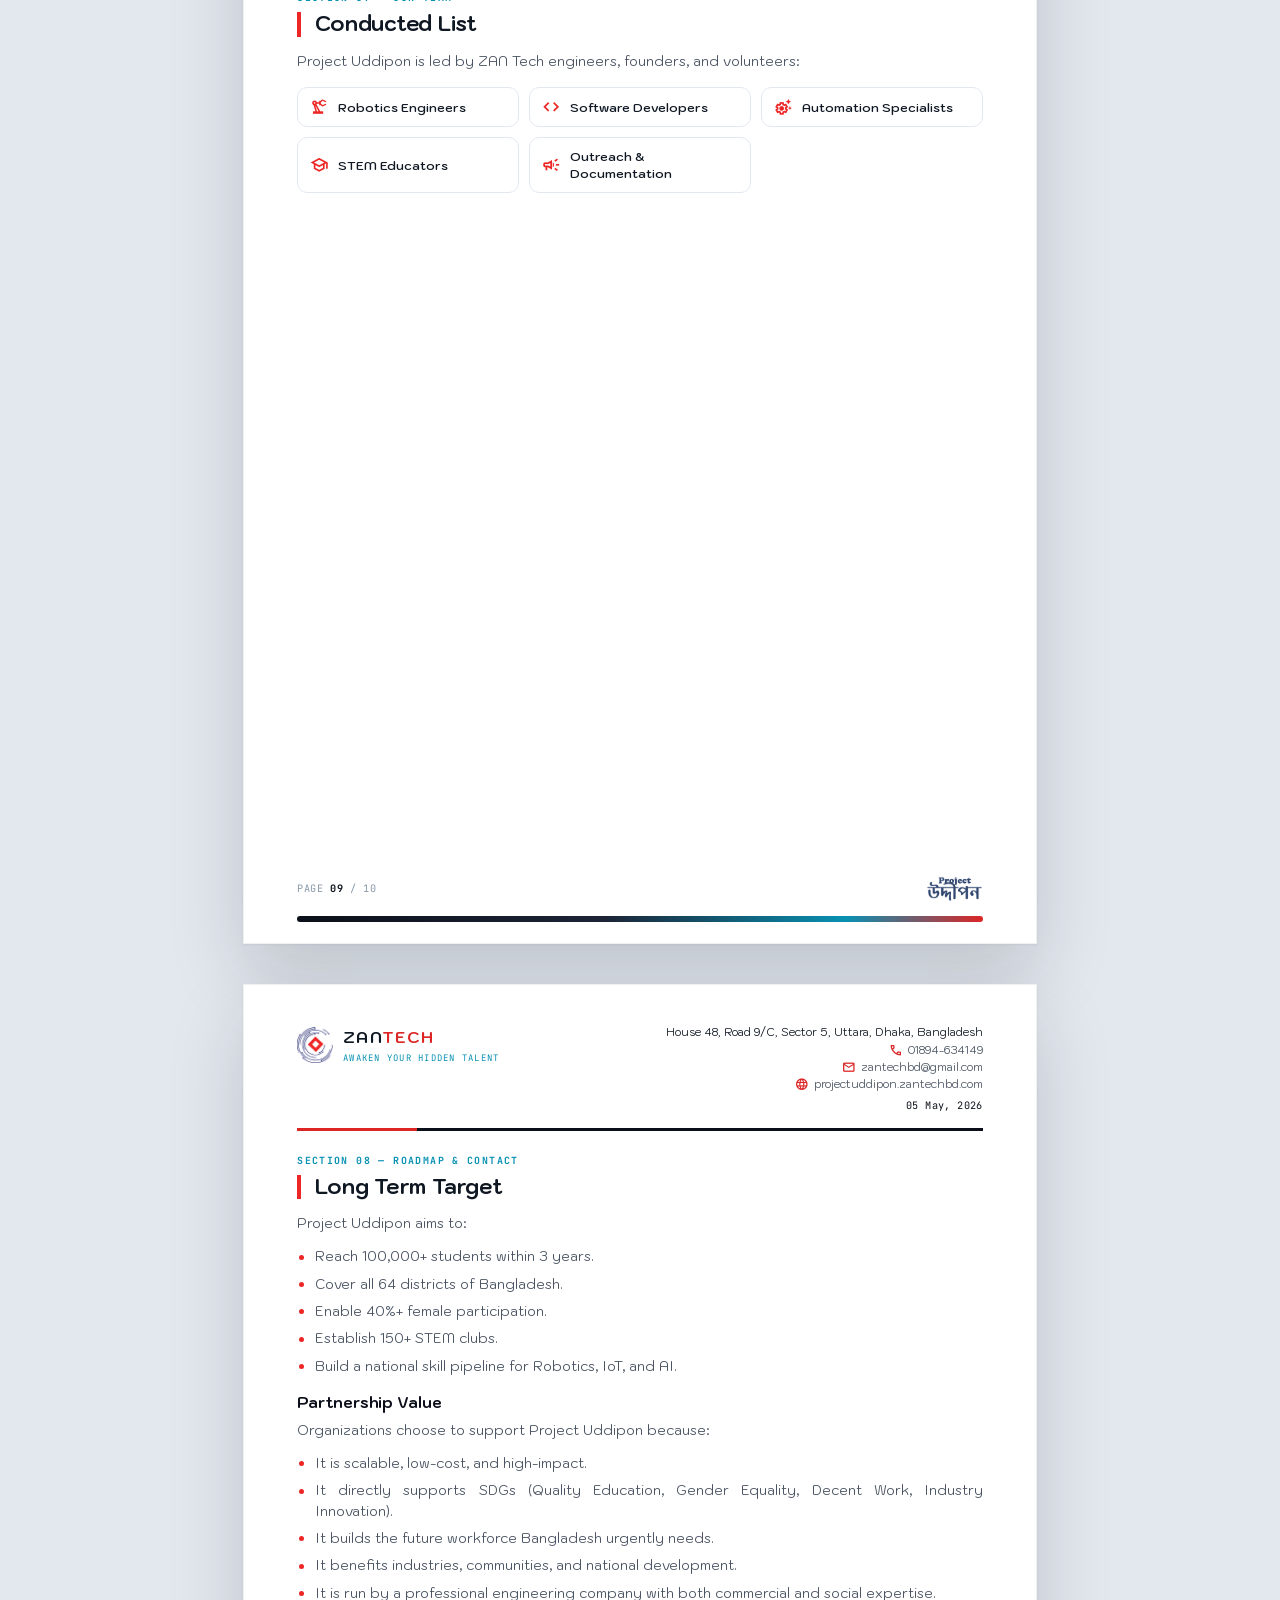
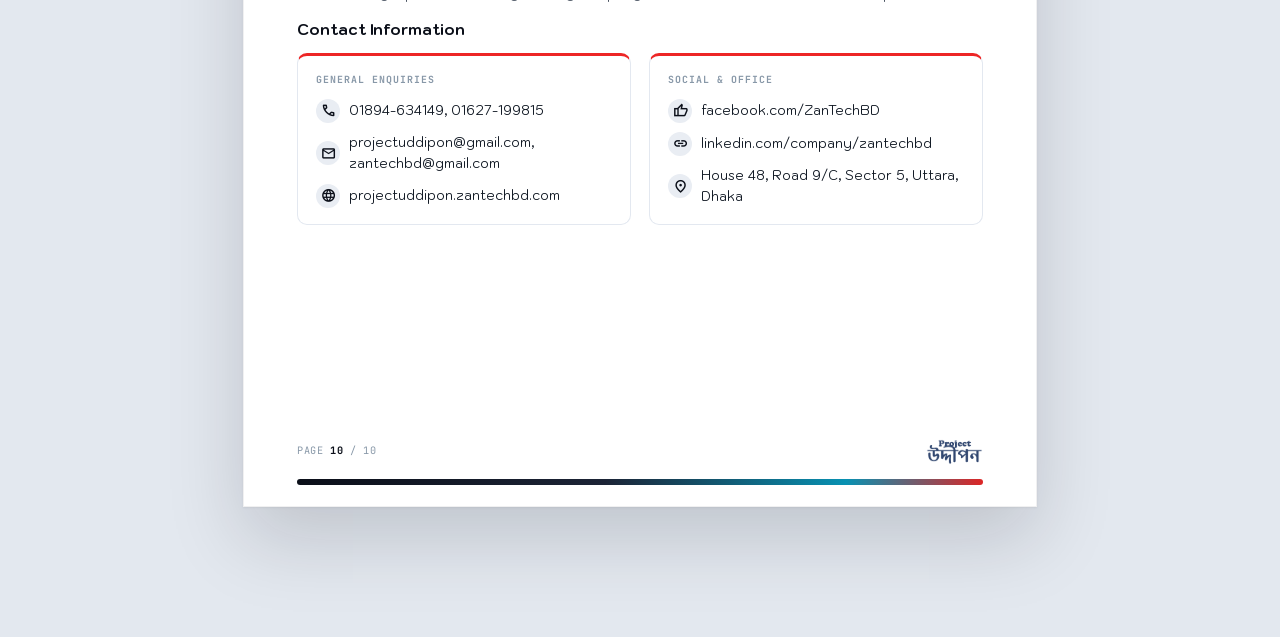
==== commit a760d76a: "fix: portfolio PDF pages and ZAN Tech report design - PDF fix: the mobile breakpoint also matched du" ====
--- a/portfolio.html
+++ b/portfolio.html
@@ -32,7 +32,7 @@
     <div class="pf-toolbar">
       <a href="index.html" class="pf-toolbar-brand">
         <img src="assets/images/partners/zantech-logo.png" alt="" />
-        Project Uddipon — Portfolio
+        Project Uddipon — Impact Report
       </a>
       <div class="pf-toolbar-actions">
         <a href="index.html" class="pf-btn pf-btn-ghost">
@@ -60,7 +60,21 @@
        PAGE 1 — COVER
        ================================================== -->
       <section class="report-page pf-cover-page" data-title="Program Report">
+        <div class="pf-cover-glow"></div>
+        <div class="pf-cover-photo">
+          <img
+            src="https://raw.githubusercontent.com/ZAN-Tech-bd/workshop-Image/refs/heads/main/Sonagazi%20girls%20pilot%20high%20school/20251101_120910.jpg"
+            alt=""
+          />
+        </div>
         <div class="pf-cover">
+          <div class="pf-cover-brand">
+            <img src="assets/images/partners/zantech-logo.png" alt="ZAN Tech" />
+            <div>
+              <div class="name">ZAN<b>TECH</b></div>
+              <div class="pf-cover-brand-tag">Social impact initiative</div>
+            </div>
+          </div>
           <div class="pf-cover-top">
             <span class="pf-cover-eyebrow">
               <span class="material-symbols-outlined" style="font-size:.9rem">verified</span>
@@ -75,19 +89,20 @@
           </div>
 
           <div class="pf-cover-bottom">
-            <h1 class="pf-cover-title">Program Report &amp; Partnership Portfolio</h1>
+            <h1 class="pf-cover-title">Program Report &amp; <span>Partnership Portfolio</span></h1>
             <p class="pf-cover-sub">
               A nationwide STEM, Robotics &amp; AI outreach initiative by ZAN Tech —
               mission, impact, program design and partnership opportunities.
             </p>
-            <div class="pf-cover-meta">
-              <span>Prepared by <strong>ZAN Tech</strong></span>
-              <span>·</span>
-              <span id="pfCoverDate"></span>
-              <span>·</span>
-              <span>projectuddipon.zantechbd.com</span>
-            </div>
-          </div>
+            <div class="pf-cover-stats" id="pfCoverStats"></div>
+          </div>
+        </div>
+        <div class="pf-cover-meta">
+          <span>Prepared by <strong>ZAN Tech</strong></span>
+          <span>·</span>
+          <span id="pfCoverDate"></span>
+          <span>·</span>
+          <span>projectuddipon.zantechbd.com</span>
         </div>
       </section>
 
--- a/assets/css/portfolio.css
+++ b/assets/css/portfolio.css
@@ -5,7 +5,7 @@
    printed / saved as PDF. */
 
 body.portfolio-body {
-  background: #D9DEE8;
+  background: #E3E8EF;
 }
 
 /* ---------- Top toolbar (screen only) ---------- */
@@ -63,7 +63,7 @@
   margin: 14px auto 0;
   padding: 12px 16px;
   background: var(--orange-soft);
-  border: 1px solid #FFD9B8;
+  border: 1px solid rgba(237,38,38,.25);
   border-radius: var(--r-md);
   font-size: .82rem;
   line-height: 1.55;
@@ -132,12 +132,19 @@
 .pf-head-brand img { width: 36px; height: 36px; }
 .pf-head-brand-text .name {
   font-family: var(--font-head);
-  font-weight: 800;
-  font-size: .98rem;
+  font-weight: 700;
+  font-size: 1rem;
   color: var(--text);
-  letter-spacing: .03em;
-}
-.pf-head-brand-text .pf-head-tag { font-size: .66rem; color: var(--muted); letter-spacing: .01em; }
+  letter-spacing: .08em;
+}
+.pf-head-brand-text .name b { color: var(--red); font-weight: 700; }
+.pf-head-brand-text .pf-head-tag {
+  font-family: var(--font-caps);
+  font-size: .56rem;
+  letter-spacing: .14em;
+  text-transform: uppercase;
+  color: var(--blue);
+}
 .pf-head-contact { text-align: right; font-size: .7rem; color: var(--body); line-height: 1.55; }
 .pf-head-contact .addr { color: var(--text); }
 .pf-head-contact .row { display: flex; align-items: center; justify-content: flex-end; gap: 5px; }
@@ -161,7 +168,7 @@
   font-weight: 700;
   letter-spacing: .14em;
   text-transform: uppercase;
-  color: var(--orange-deep);
+  color: var(--blue);
   margin-bottom: 6px;
 }
 
@@ -210,7 +217,7 @@
   margin-top: 14px;
   height: 6px;
   border-radius: 3px;
-  background: linear-gradient(90deg, var(--navy) 0%, var(--navy-mid) 55%, var(--blue) 100%);
+  background: linear-gradient(90deg, var(--navy) 0%, var(--navy-mid) 45%, var(--blue) 80%, var(--red) 100%);
 }
 
 /* ---------- Cover page ----------
@@ -366,11 +373,11 @@
 .pf-step:first-child { clip-path: polygon(0 0, 88% 0, 100% 50%, 88% 100%, 0 100%); }
 .pf-step-num { font-family: var(--font-head); font-weight: 800; font-size: 1.05rem; opacity: .85; }
 .pf-step-label { font-family: var(--font-head); font-weight: 700; font-size: .72rem; margin-top: 3px; }
-.pf-step-1 { --step-a: #9aa0a6; --step-b: #7c8288; }
-.pf-step-2 { --step-a: #cf9a2e; --step-b: #b9811f; }
-.pf-step-3 { --step-a: #c17a1e; --step-b: #a8650f; }
-.pf-step-4 { --step-a: #c05a1a; --step-b: #a1460c; }
-.pf-step-5 { --step-a: #c23a1a; --step-b: #a12a0c; }
+.pf-step-1 { --step-a: #1c2436; --step-b: #0b0f19; }
+.pf-step-2 { --step-a: #155e75; --step-b: #123c4f; }
+.pf-step-3 { --step-a: #0e7490; --step-b: #0b5f77; }
+.pf-step-4 { --step-a: #0891b2; --step-b: #0e7490; }
+.pf-step-5 { --step-a: #ed2626; --step-b: #c81e1e; }
 
 /* ---------- Stat chips ---------- */
 .pf-stats {
@@ -384,7 +391,7 @@
   border-radius: var(--r-md);
   padding: 10px 8px;
   text-align: center;
-  border-top: 3px solid var(--navy);
+  border-top: 3px solid var(--blue);
 }
 .pf-stat-num { font-family: var(--font-head); font-weight: 800; font-size: 1.2rem; color: var(--navy); }
 .pf-stat-label {
@@ -512,16 +519,22 @@
   .pf-print-tip { display: none !important; }
   body.portfolio-body { background: #fff; }
   .pf-wrap { padding: 0; }
+  html, body { width: 210mm; margin: 0; padding: 0; }
   .report-page {
     box-shadow: none;
     margin: 0;
     max-width: none;
     width: 210mm;
-    min-height: 297mm;
+    height: 297mm;          /* exactly one sheet — header top, footer bottom */
+    min-height: 0;
+    overflow: hidden;       /* never spill onto a second, near-blank sheet */
     page-break-after: always;
+    break-after: page;
+    page-break-inside: avoid;
+    break-inside: avoid;
   }
   .report-page::before { display: none; }
-  .report-page:last-child { page-break-after: auto; }
+  .report-page:last-child { page-break-after: auto; break-after: auto; }
 
   /* Chromium's print layout pass measured this page as narrower than
      the 760px mobile breakpoint even though the physical page is
@@ -543,8 +556,12 @@
 }
 @page { size: A4; margin: 0; }
 
-/* ---------- Responsive ---------- */
-@media (max-width: 760px) {
+/* ---------- Responsive (screens only) ----------
+   Scoped to `screen` on purpose: Chromium lays the print page out
+   narrower than 760px, so an unscoped query also matched while
+   printing and set .report-page{min-height:0} — every PDF page shrank
+   to its content and the footer floated ~60% down the paper. */
+@media screen and (max-width: 760px) {
   .report-page { min-height: 0; padding: 30px 22px 60px; }
   .pf-footer { left: 22px; right: 22px; bottom: 18px; }
   .pf-head { flex-direction: column; }
@@ -560,3 +577,98 @@
   .pf-foot img { height: 22px; }
   .pf-cover-title { font-size: 1.5rem; }
 }
+
+
+/* ---------- ZAN Tech cover (overrides the plain cover above) ----------
+   Full-bleed navy sheet with the circuit grid and cyan glow used across
+   every ZAN Tech site. Still plain block flow (see notes above) — only
+   decorative layers are absolutely positioned. */
+.report-page.pf-cover-page {
+  background: #0B0F19;
+  color: #CBD5E1;
+  overflow: hidden;
+  padding: 0;
+}
+.pf-cover-page::after {
+  content: "";
+  position: absolute;
+  inset: 0;
+  background-image:
+    linear-gradient(to right, rgba(255,255,255,.045) 1px, transparent 1px),
+    linear-gradient(to bottom, rgba(255,255,255,.045) 1px, transparent 1px);
+  background-size: 40px 40px;
+  pointer-events: none;
+}
+.pf-cover-glow {
+  position: absolute;
+  width: 520px;
+  height: 520px;
+  right: -170px;
+  top: -170px;
+  border-radius: 50%;
+  background: radial-gradient(circle, rgba(0,240,255,.2), transparent 65%);
+  pointer-events: none;
+}
+.pf-cover-photo {
+  position: absolute;
+  left: 0;
+  right: 0;
+  bottom: 0;
+  height: 44%;
+  overflow: hidden;
+}
+.pf-cover-photo img { width: 100%; height: 100%; object-fit: cover; display: block; opacity: .55; }
+.pf-cover-photo::after {
+  content: "";
+  position: absolute;
+  inset: 0;
+  background: linear-gradient(180deg, #0B0F19 0%, rgba(11,15,25,.55) 45%, rgba(11,15,25,.9) 100%);
+}
+.pf-cover { position: relative; z-index: 1; padding: 46px 54px 0; }
+.pf-cover-brand { display: flex; align-items: center; gap: 10px; }
+.pf-cover-brand img { width: 40px; height: 40px; }
+.pf-cover-brand .name { font-family: var(--font-head); font-weight: 700; letter-spacing: .08em; color: #fff; font-size: 1.05rem; line-height: 1; }
+.pf-cover-brand .name b { color: var(--red); }
+.pf-cover-brand-tag { font-family: var(--font-caps); font-size: .55rem; letter-spacing: .2em; text-transform: uppercase; color: #00F0FF; margin-top: 4px; }
+.pf-cover-page .pf-cover-top { margin-top: 34px; }
+.pf-cover-page .pf-cover-eyebrow { background: rgba(0,240,255,.08); color: #00F0FF; border: 1px solid rgba(0,240,255,.3); }
+.pf-cover-page .pf-cover-mid { text-align: left; margin: 60px 0 0; }
+.pf-cover-page .pf-cover-mark { width: 250px; margin: 0 0 16px; filter: brightness(0) invert(1); }
+.pf-cover-page .pf-cover-tagline { color: #F5B301; font-size: .95rem; }
+.pf-cover-page .pf-cover-bottom { margin-top: 36px; }
+.pf-cover-page .pf-cover-title { color: #fff; font-size: 2.5rem; font-weight: 700; max-width: 560px; }
+.pf-cover-page .pf-cover-title span { color: #00F0FF; }
+.pf-cover-page .pf-cover-sub { color: #CBD5E1; font-size: .92rem; max-width: 500px; }
+.pf-cover-stats { display: flex; gap: 28px; margin-top: 26px; }
+.pf-cover-stats div b { display: block; font-family: var(--font-head); font-size: 1.6rem; color: #fff; line-height: 1; }
+.pf-cover-stats div span { font-family: var(--font-caps); font-size: .55rem; letter-spacing: .12em; text-transform: uppercase; color: #94A3B8; }
+.pf-cover-page .pf-cover-meta {
+  position: absolute;
+  left: 54px;
+  right: 54px;
+  bottom: 70px;
+  margin: 0;
+  z-index: 1;
+  border-top: 1px solid rgba(255,255,255,.14);
+  color: #94A3B8;
+}
+.pf-cover-page .pf-cover-meta strong { color: #fff; }
+/* the generic footer on the cover: light text on the dark sheet */
+.pf-cover-page .pf-footer { z-index: 1; }
+.pf-cover-page .pf-page-num { color: #94A3B8; }
+.pf-cover-page .pf-page-num b { color: #fff; }
+.pf-cover-page .pf-foot img { filter: brightness(0) invert(1); }
+
+@media screen and (max-width: 760px) {
+  .pf-cover { padding: 30px 22px 0; }
+  .report-page.pf-cover-page { min-height: 720px; }
+  .pf-cover-page .pf-cover-title { font-size: 1.7rem; }
+  .pf-cover-page .pf-cover-meta { left: 22px; right: 22px; flex-wrap: wrap; gap: 8px; }
+  .pf-cover-stats { gap: 18px; }
+}
+
+/* Chevron steps: keep labels clear of the notch cut into each arrow */
+.pf-step:not(:first-child) { padding-left: 20px; }
+.pf-step { padding-right: 16px; }
+/* Short list items like institution names read better left-aligned */
+.pf-institutions li { text-align: left !important; }
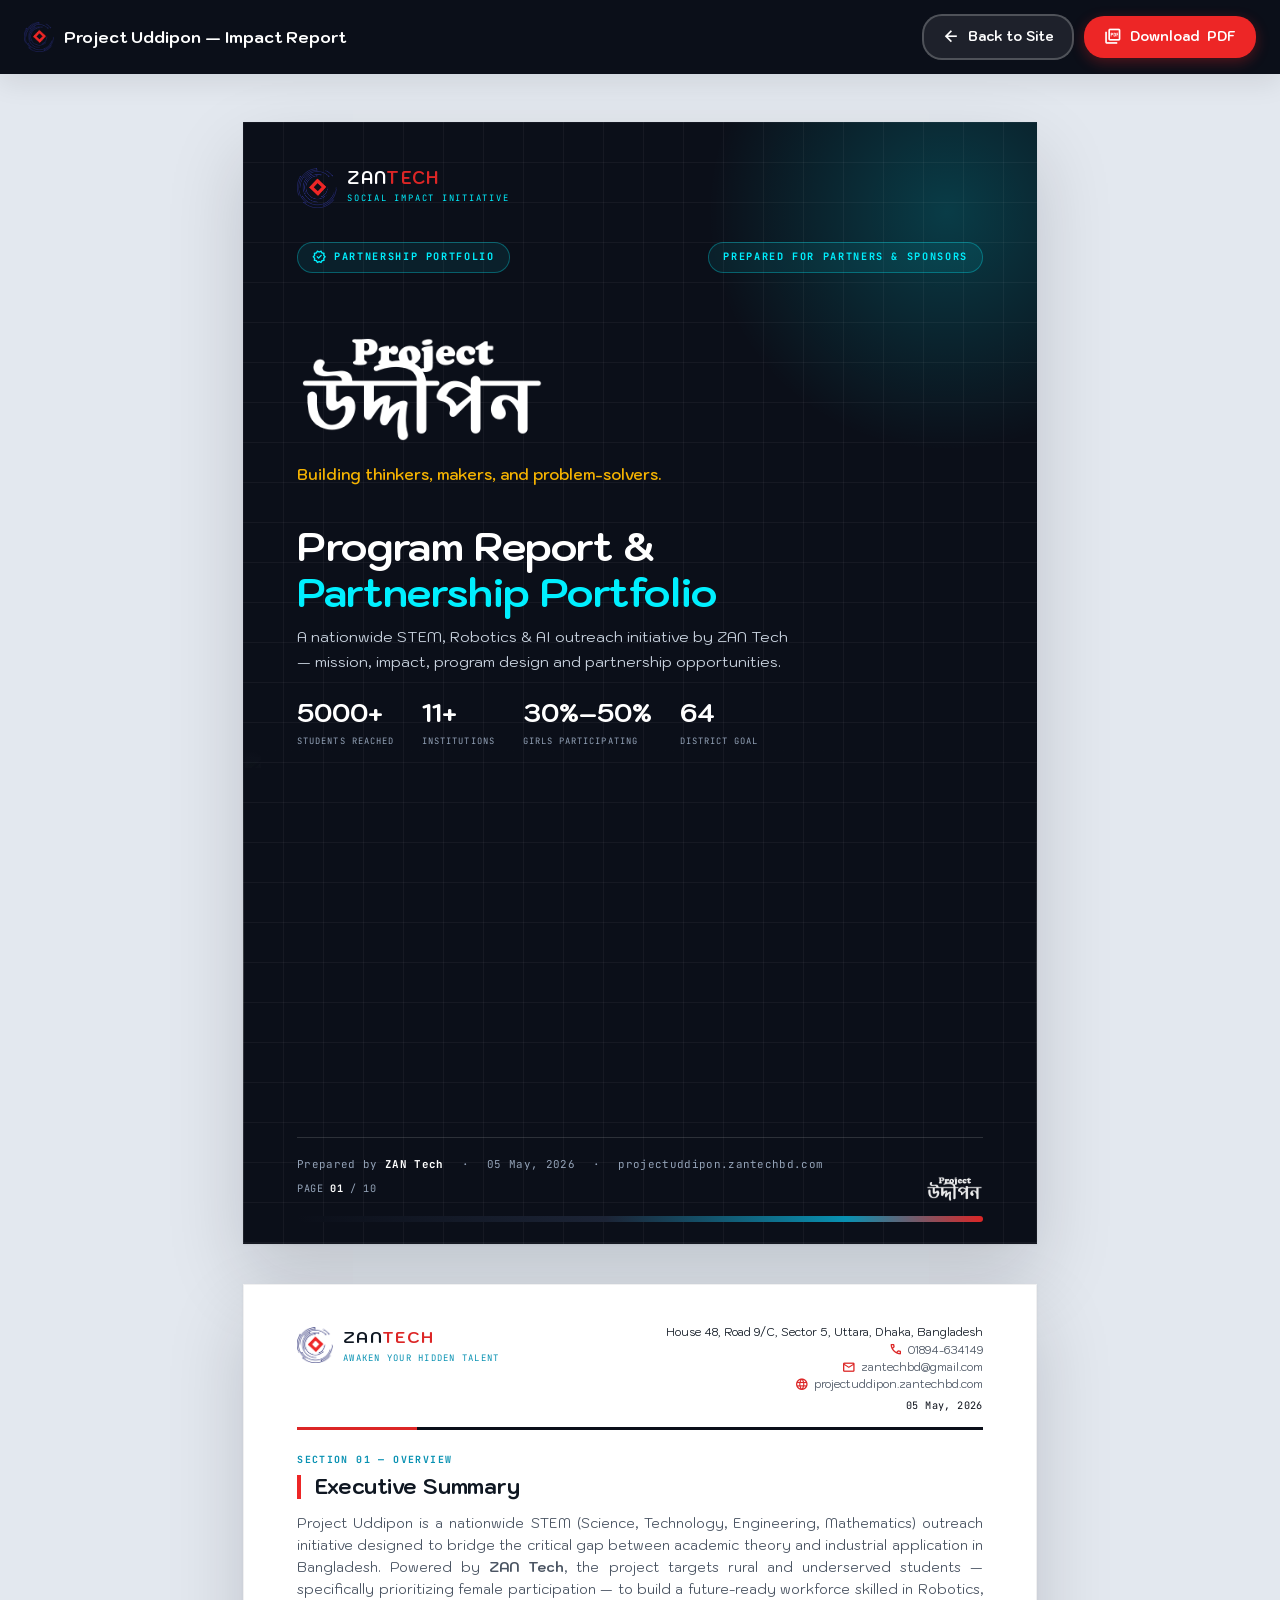
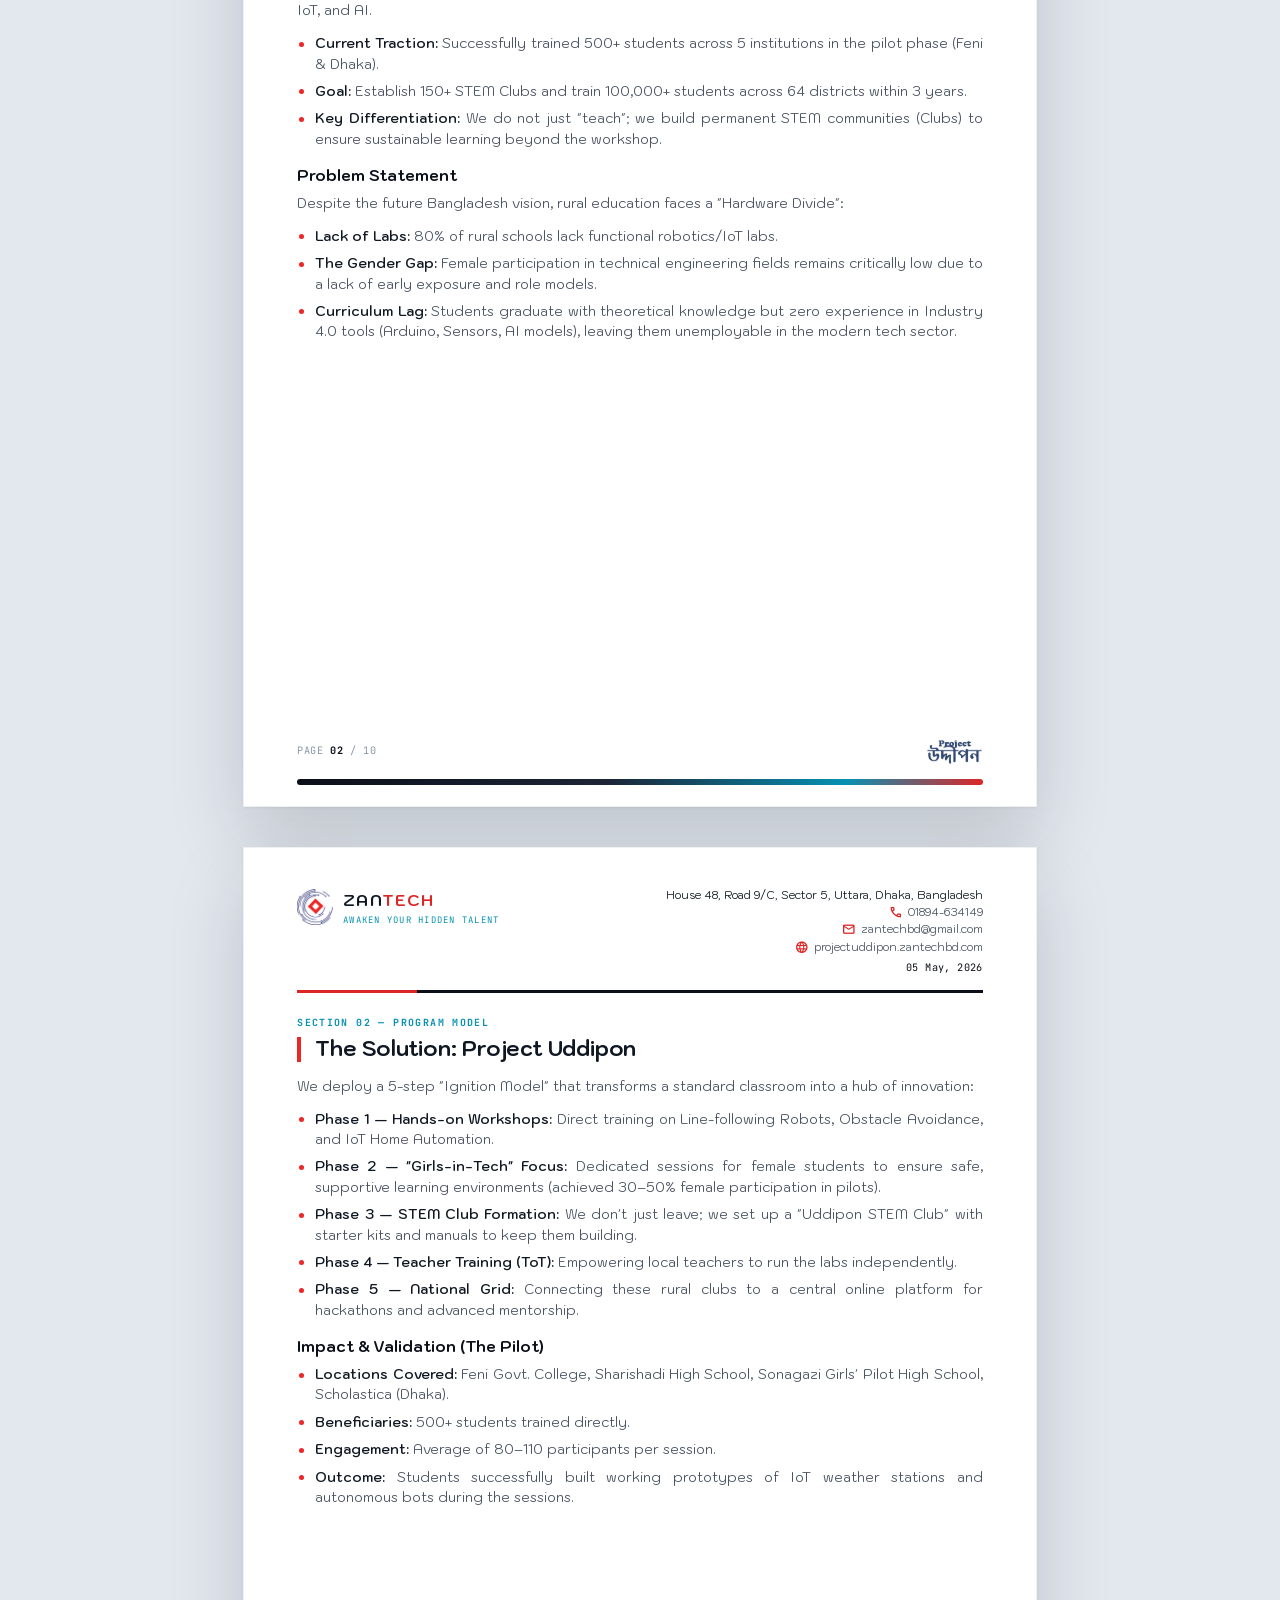
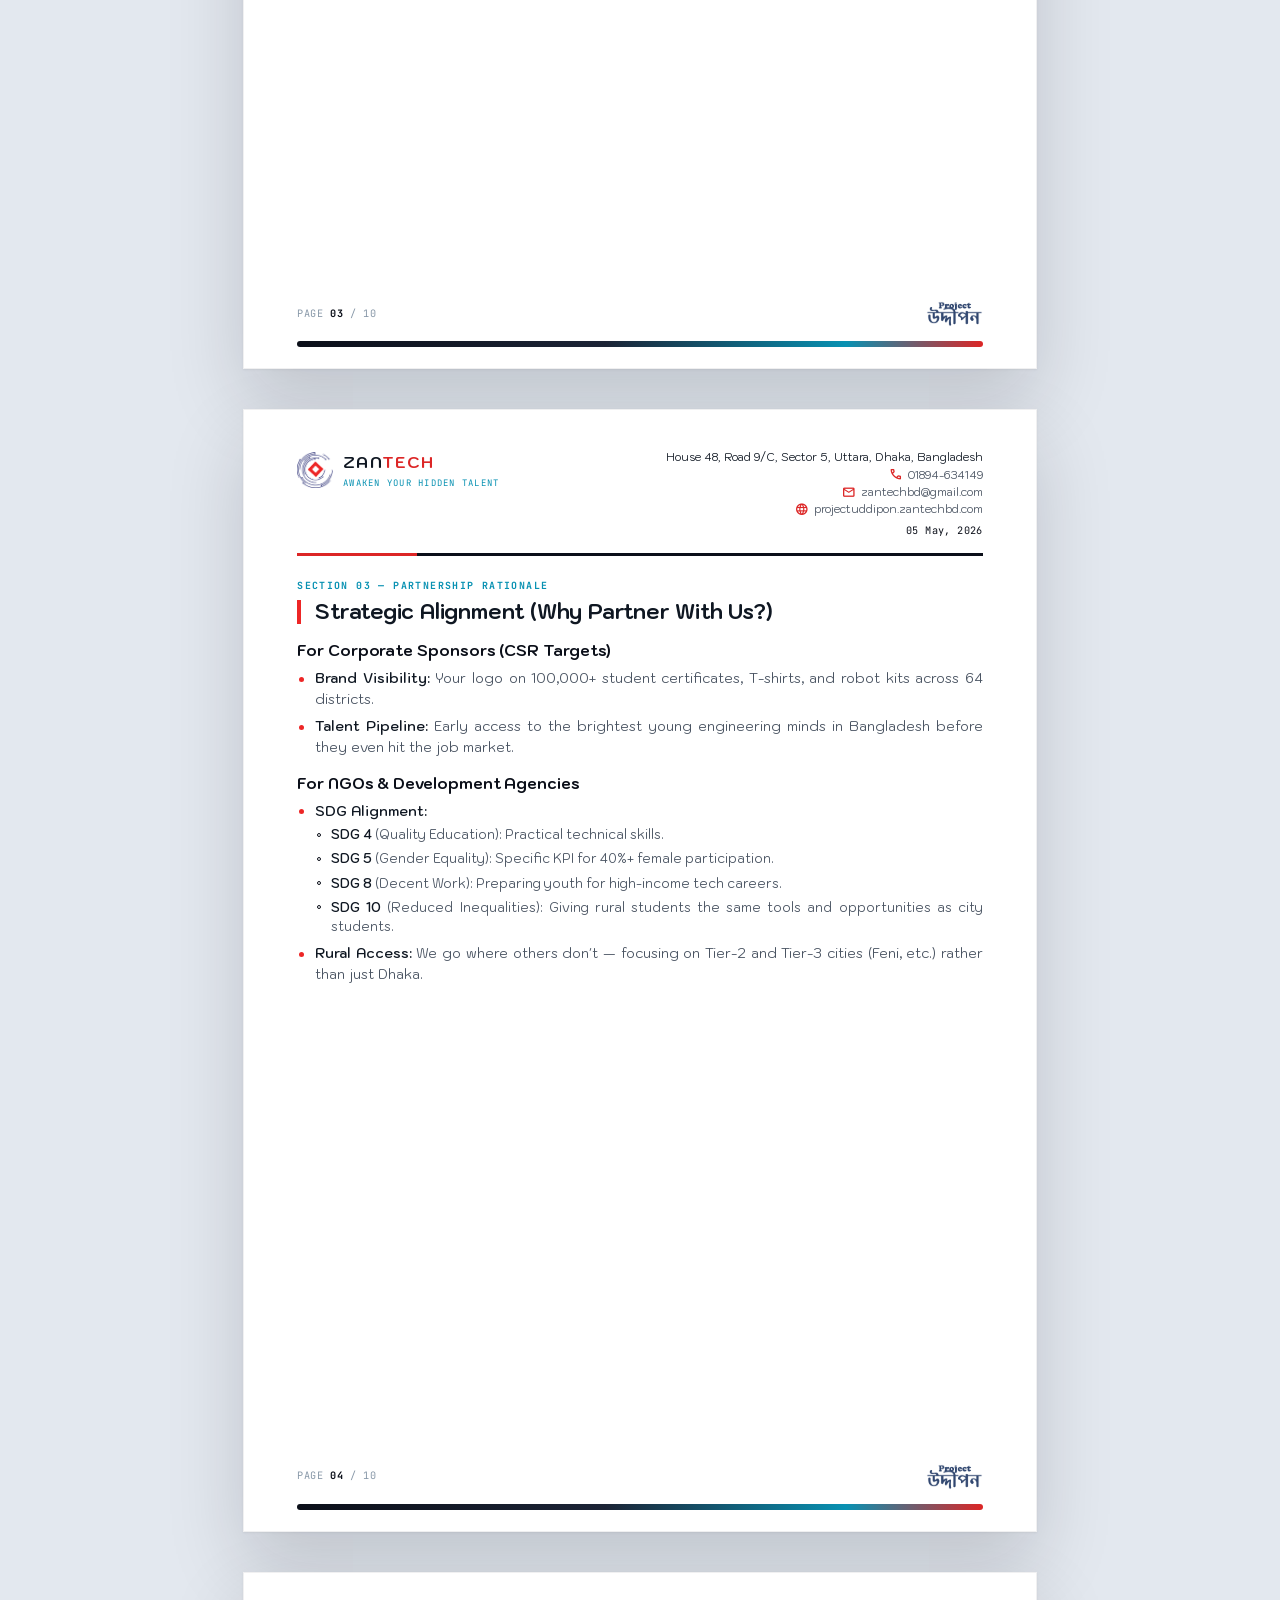
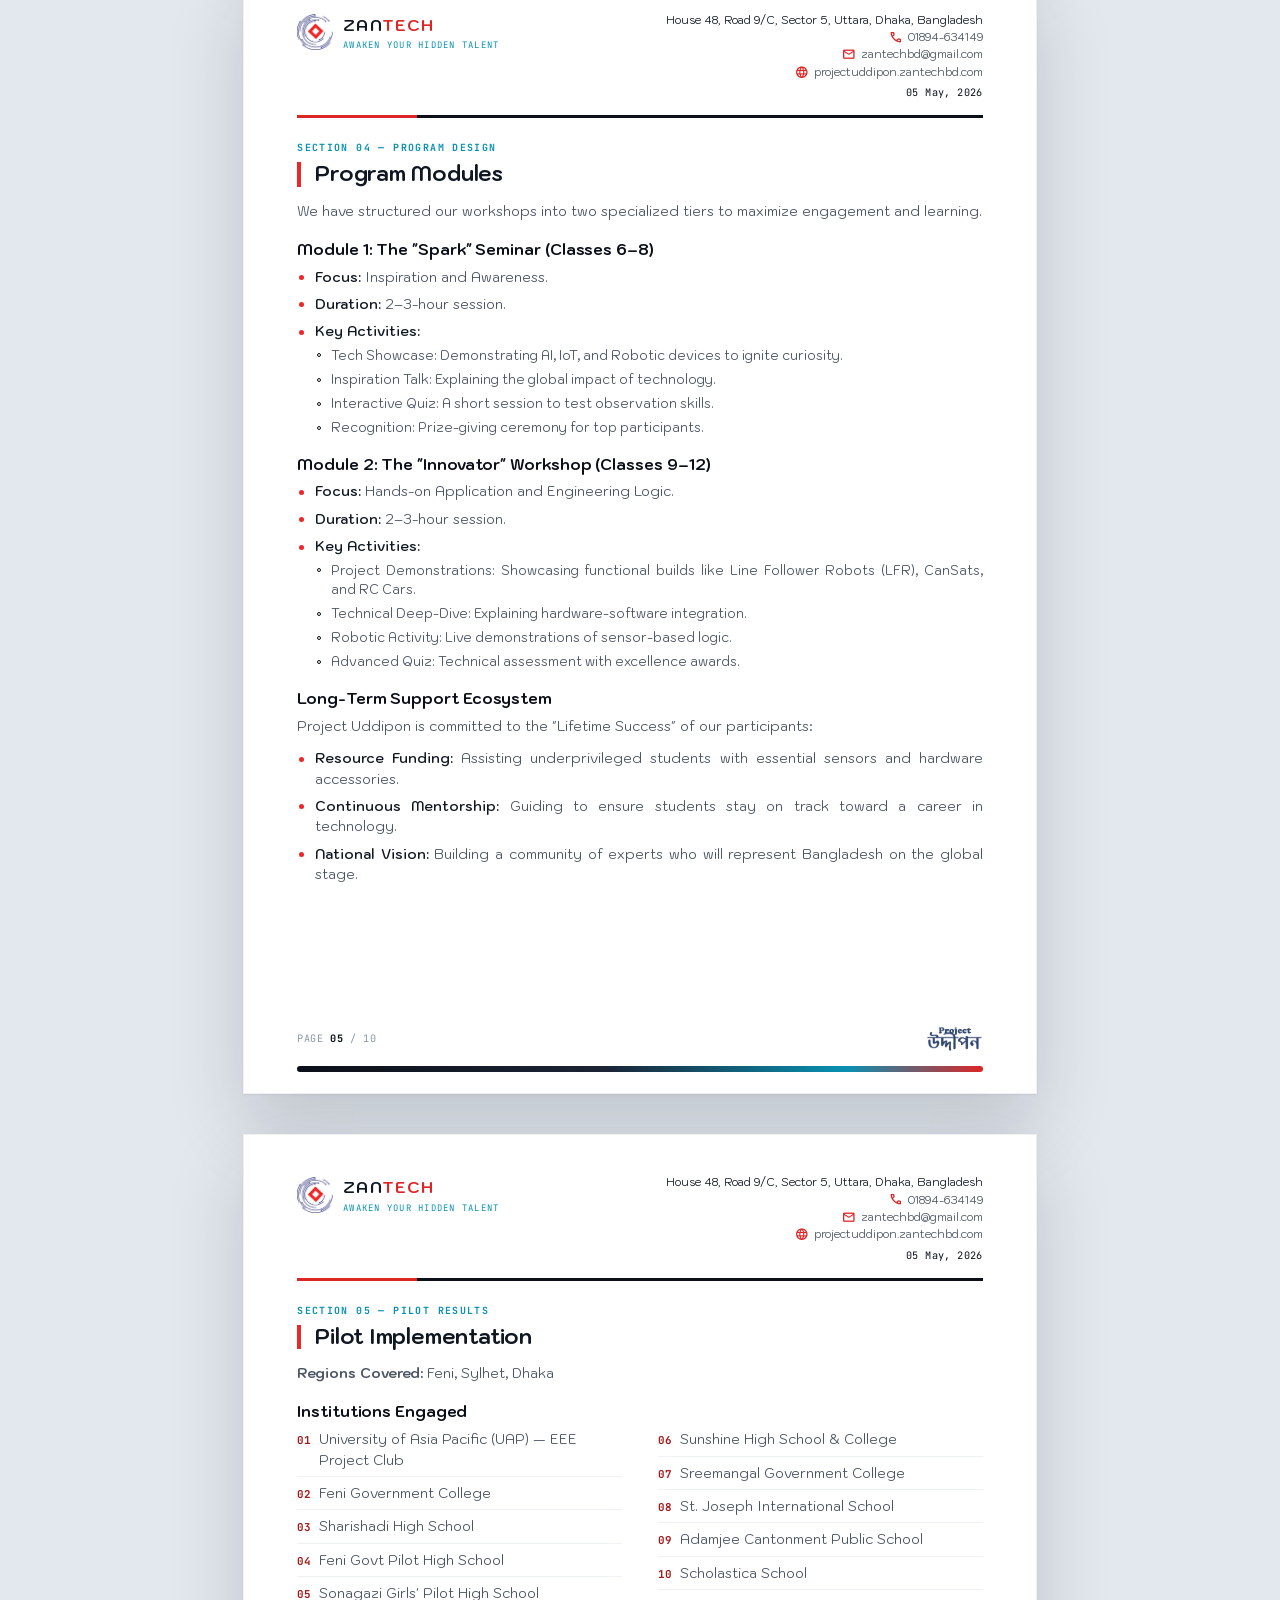
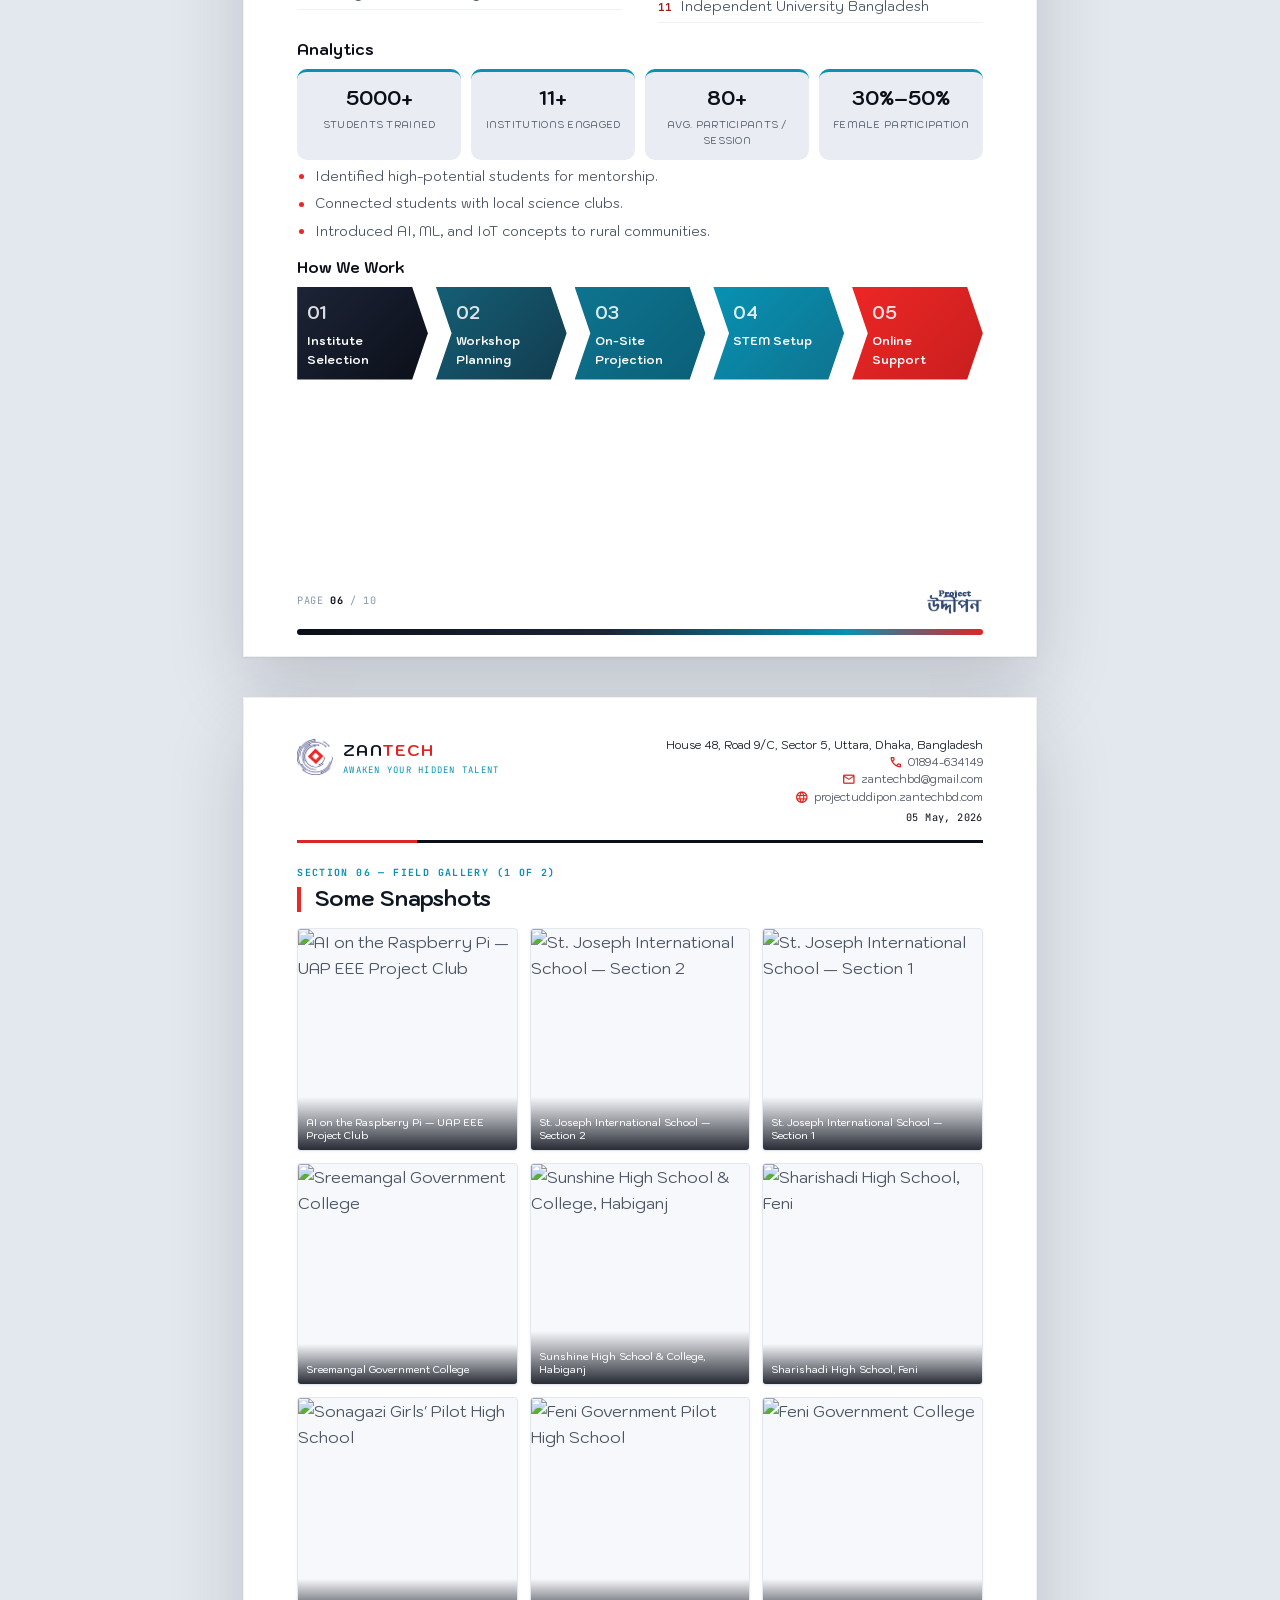
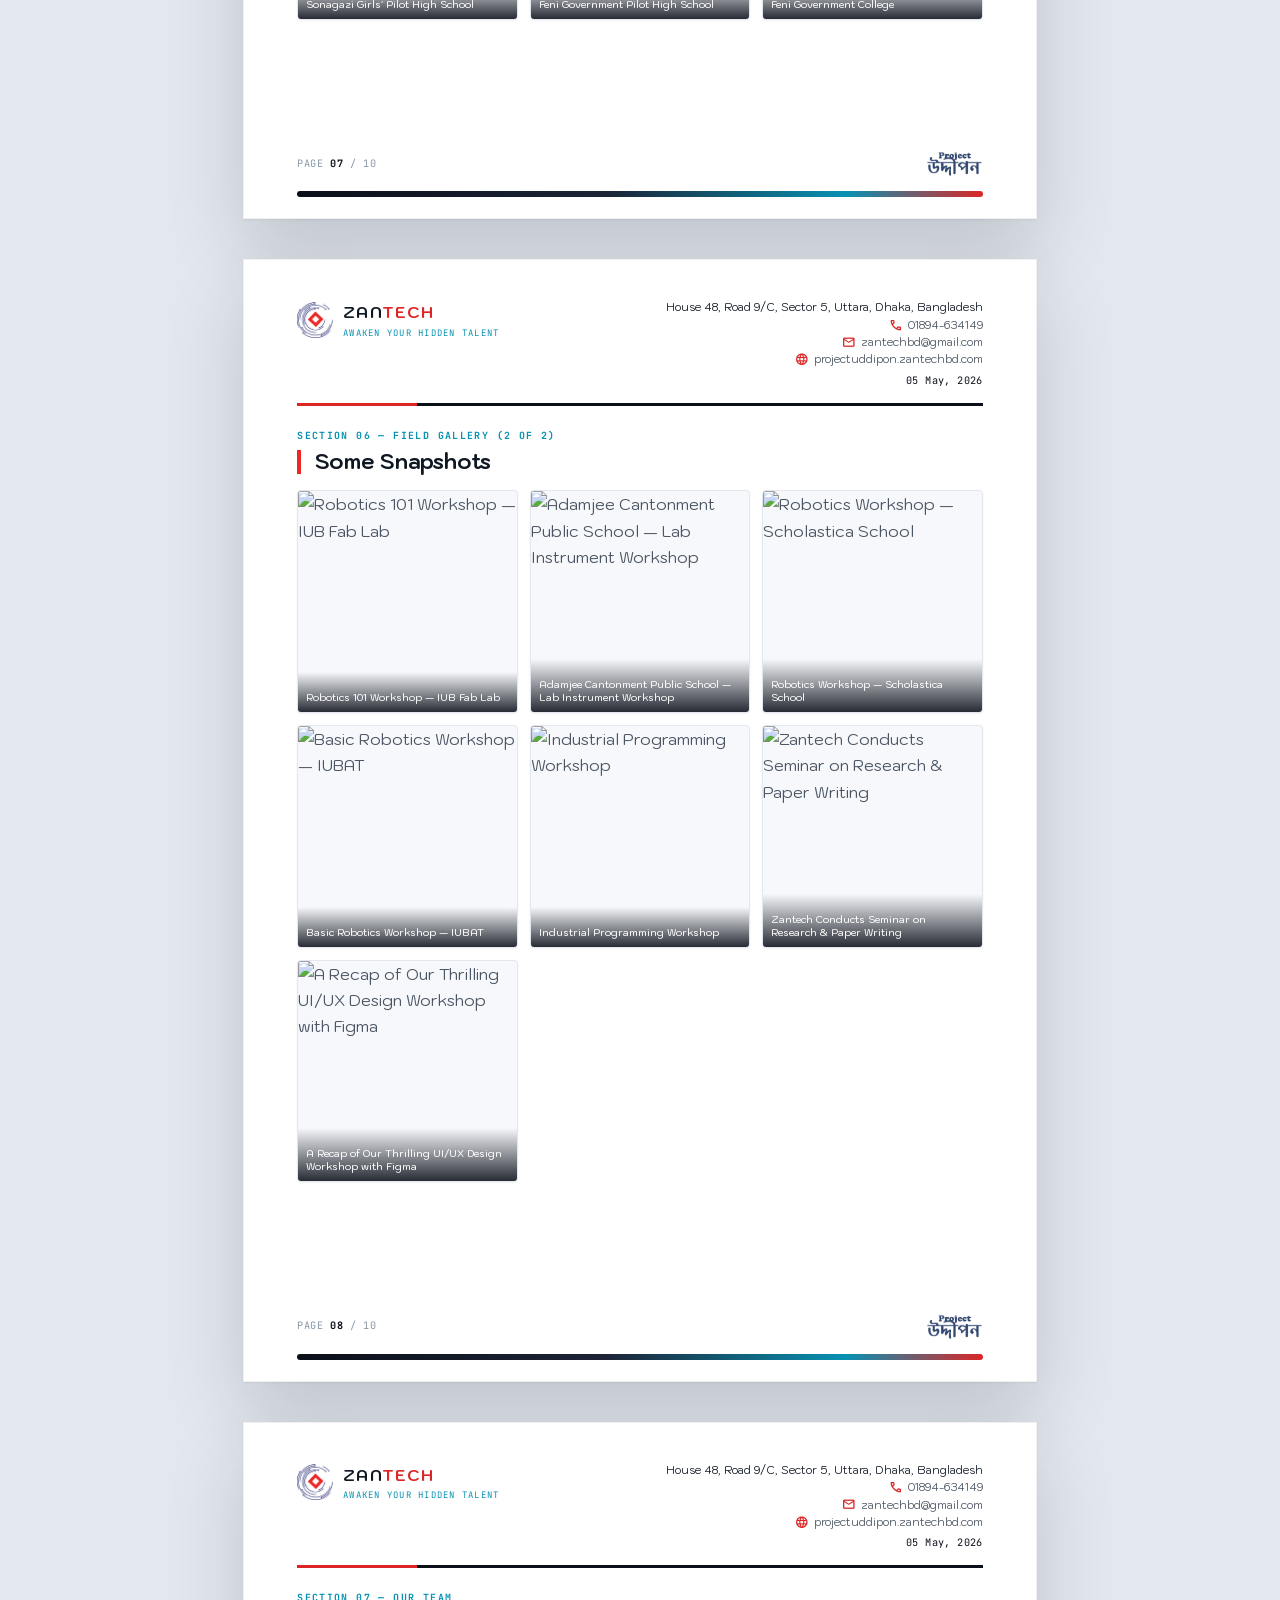
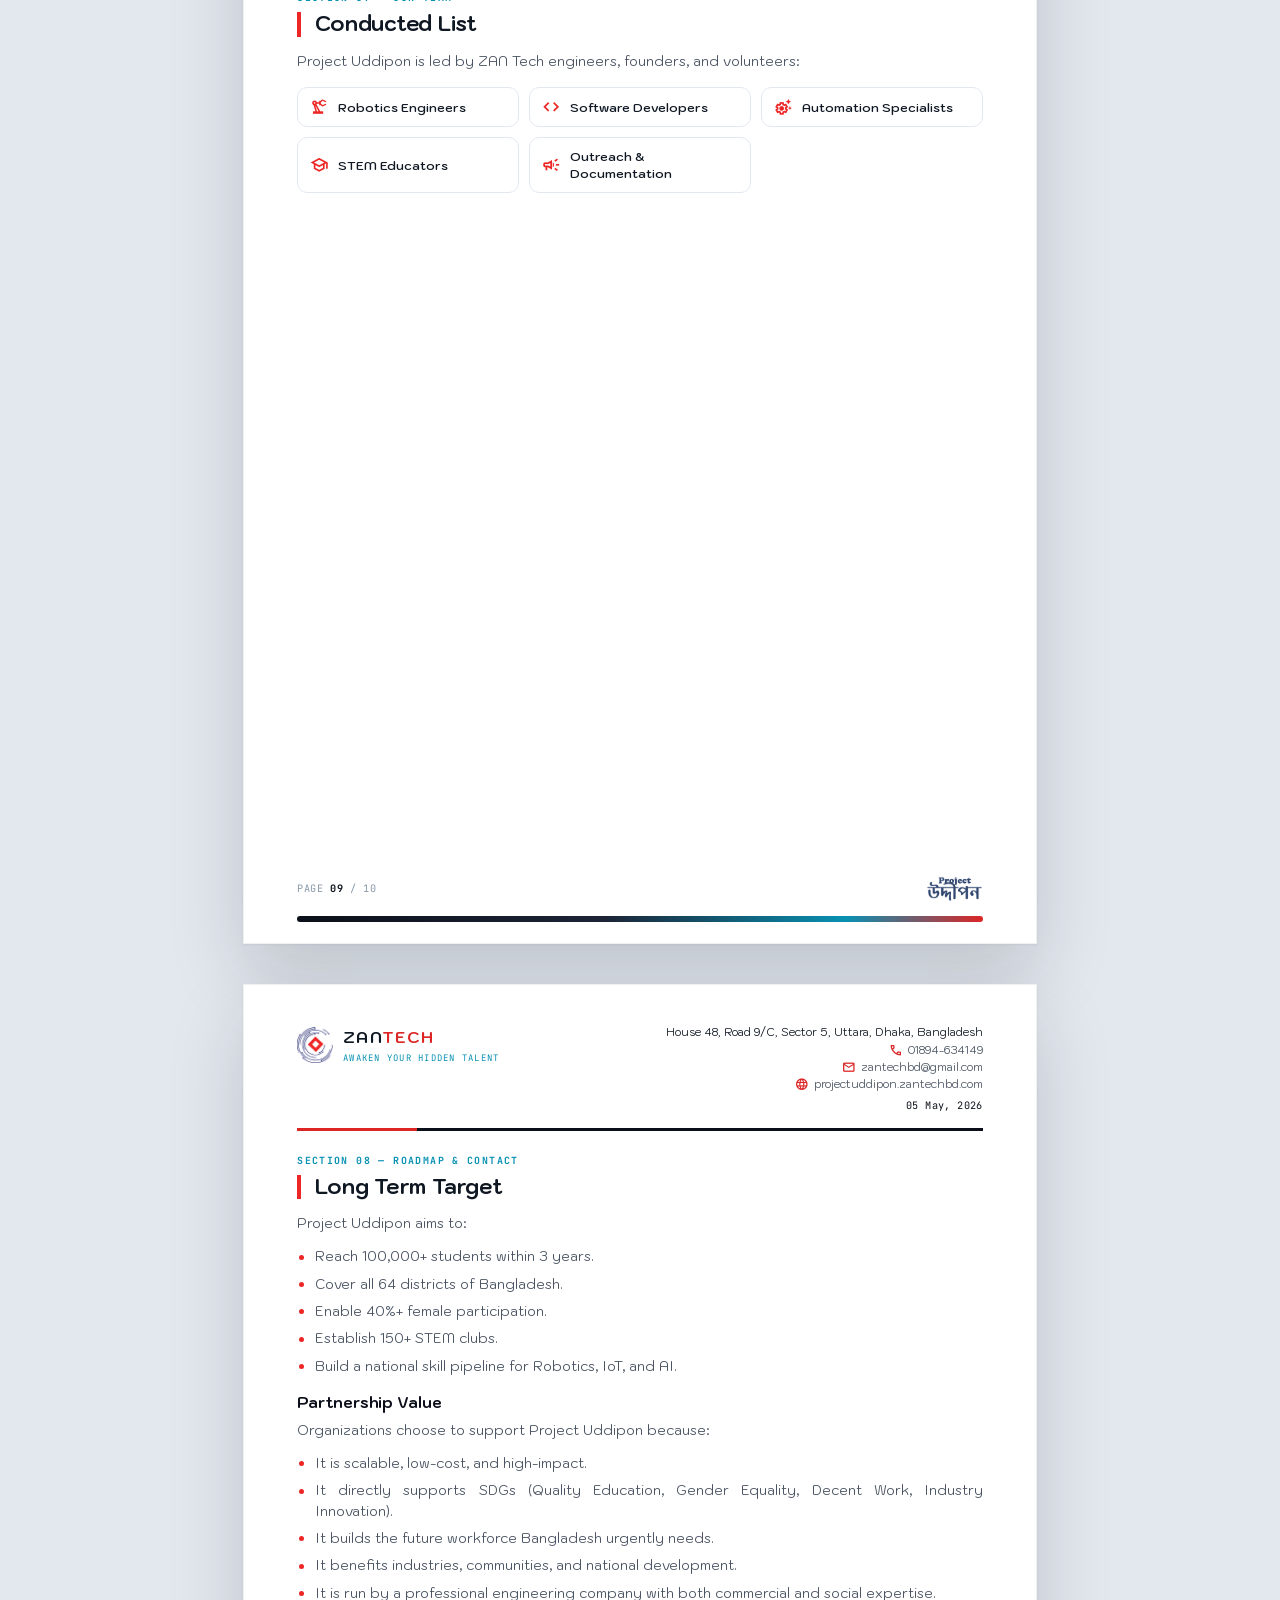
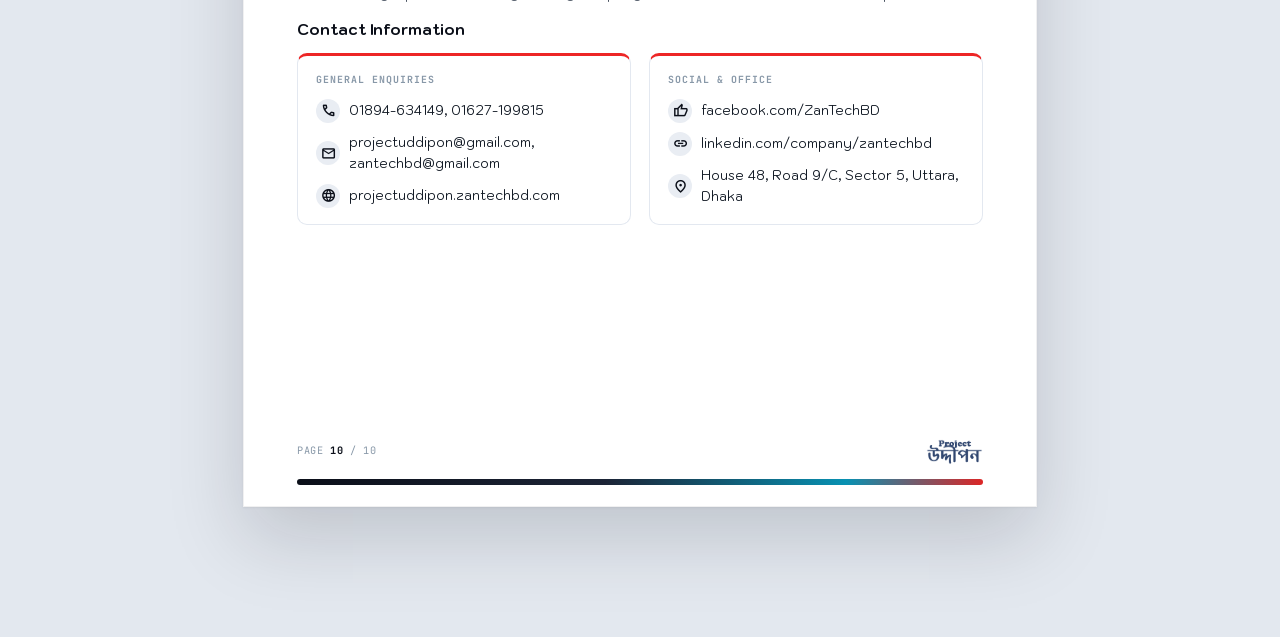
==== commit 35505731: "fix: mobile layout for the impact report and home menu - Report on phones: compact toolbar (icon bac" ====
--- a/portfolio.html
+++ b/portfolio.html
@@ -32,14 +32,14 @@
     <div class="pf-toolbar">
       <a href="index.html" class="pf-toolbar-brand">
         <img src="assets/images/partners/zantech-logo.png" alt="" />
-        Project Uddipon — Impact Report
+        <span class="pf-toolbar-title">Project Uddipon <span class="pf-toolbar-sub">— Impact Report</span></span>
       </a>
       <div class="pf-toolbar-actions">
         <a href="index.html" class="pf-btn pf-btn-ghost">
-          <span class="material-symbols-outlined">arrow_back</span> Back to Site
+          <span class="material-symbols-outlined">arrow_back</span> <span class="pf-btn-text">Back to Site</span>
         </a>
         <button id="downloadPdfBtn" class="pf-btn pf-btn-orange">
-          <span class="material-symbols-outlined">picture_as_pdf</span> Download PDF
+          <span class="material-symbols-outlined">picture_as_pdf</span> <span class="pf-btn-text-full">Download</span> PDF
         </button>
       </div>
     </div>
--- a/assets/css/portfolio.css
+++ b/assets/css/portfolio.css
@@ -672,3 +672,48 @@
 .pf-step { padding-right: 16px; }
 /* Short list items like institution names read better left-aligned */
 .pf-institutions li { text-align: left !important; }
+
+/* ---------- Phones: compact toolbar, readable pages ---------- */
+@media screen and (max-width: 600px) {
+  .pf-toolbar { padding: 10px 14px; gap: 10px; }
+  .pf-toolbar-brand { font-size: .9rem; min-width: 0; }
+  .pf-toolbar-title { white-space: nowrap; overflow: hidden; text-overflow: ellipsis; }
+  .pf-toolbar-sub,
+  .pf-btn-text,
+  .pf-btn-text-full { display: none; }
+  .pf-toolbar-actions { gap: 8px; flex-shrink: 0; }
+  .pf-btn { padding: 9px 12px; border-radius: 10px; }
+  .pf-btn-ghost { padding: 9px 10px; }
+
+  .pf-print-tip { margin: 10px 12px 0; }
+  .pf-wrap { padding: 16px 10px 40px; }
+  .report-page { margin-bottom: 16px; border-radius: 10px; overflow: hidden; }
+
+  /* Running header: logo + date only, contact lines are on the last page */
+  .pf-head-contact .addr,
+  .pf-head-contact .row { display: none; }
+  .pf-head { flex-direction: row; align-items: center; }
+  .pf-head-contact { text-align: right; }
+
+  .pf-h1 { font-size: 1.15rem; }
+  .pf-p, .pf-list li { font-size: .9rem; }
+
+  .pf-cover-top { flex-wrap: wrap; gap: 8px; }
+  .pf-cover-page .pf-cover-eyebrow { font-size: .56rem; padding: 5px 10px; }
+  .pf-cover-page .pf-cover-mid { margin-top: 36px; }
+  .pf-cover-page .pf-cover-mark { width: 190px; }
+  .pf-cover-stats { flex-wrap: wrap; row-gap: 14px; }
+  .pf-cover-stats div { min-width: 40%; }
+  .pf-cover-page .pf-cover-meta { bottom: 64px; font-size: .58rem; }
+  .report-page.pf-cover-page { min-height: 760px; }
+  /* leave room for the meta line + footer pinned to the cover's bottom */
+  .pf-cover { padding-bottom: 150px; }
+
+  .pf-steps { grid-template-columns: 1fr; gap: 6px; }
+  .pf-step,
+  .pf-step:first-child { clip-path: none; border-radius: 8px; padding: 12px 14px; display: flex; align-items: center; gap: 12px; }
+  .pf-step:not(:first-child) { padding-left: 14px; }
+  .pf-step-label { margin-top: 0; font-size: .82rem; }
+  .pf-snap-grid { gap: 8px; }
+  .pf-snap-cap { font-size: .58rem; }
+}
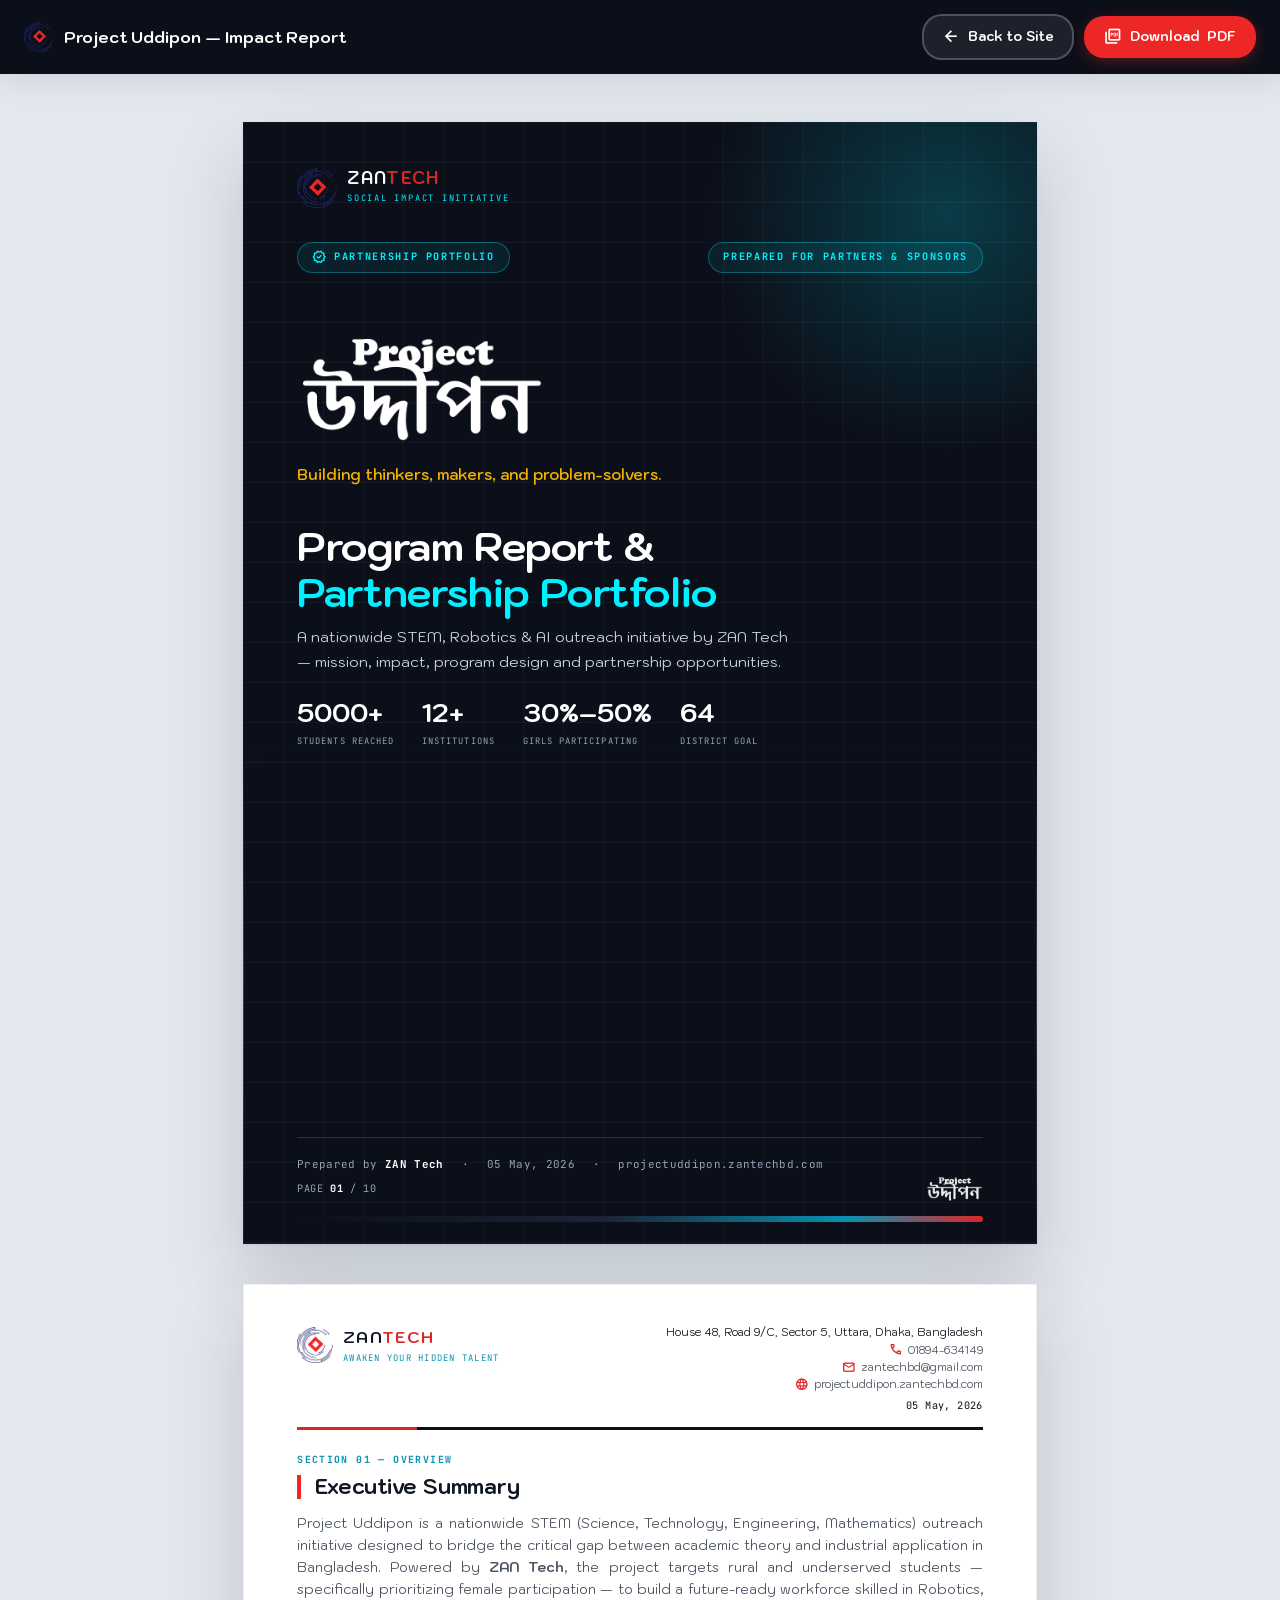
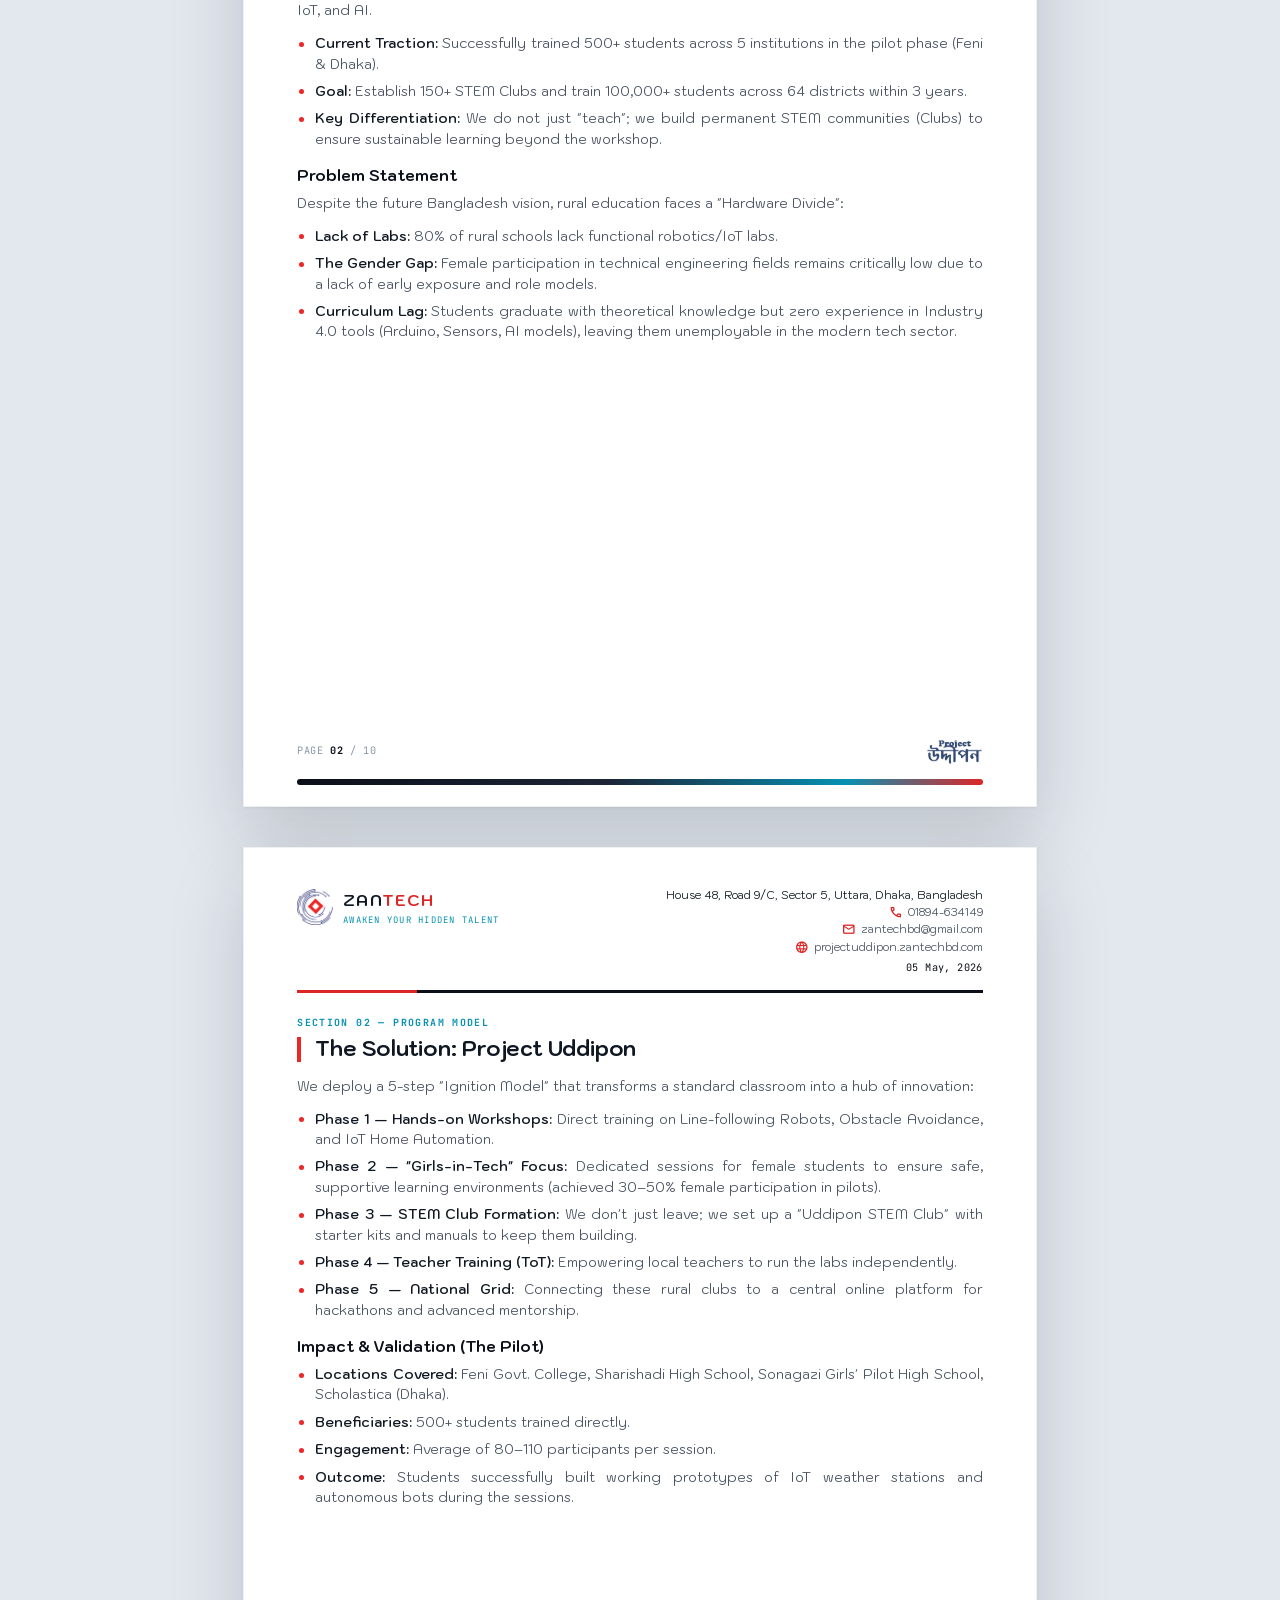
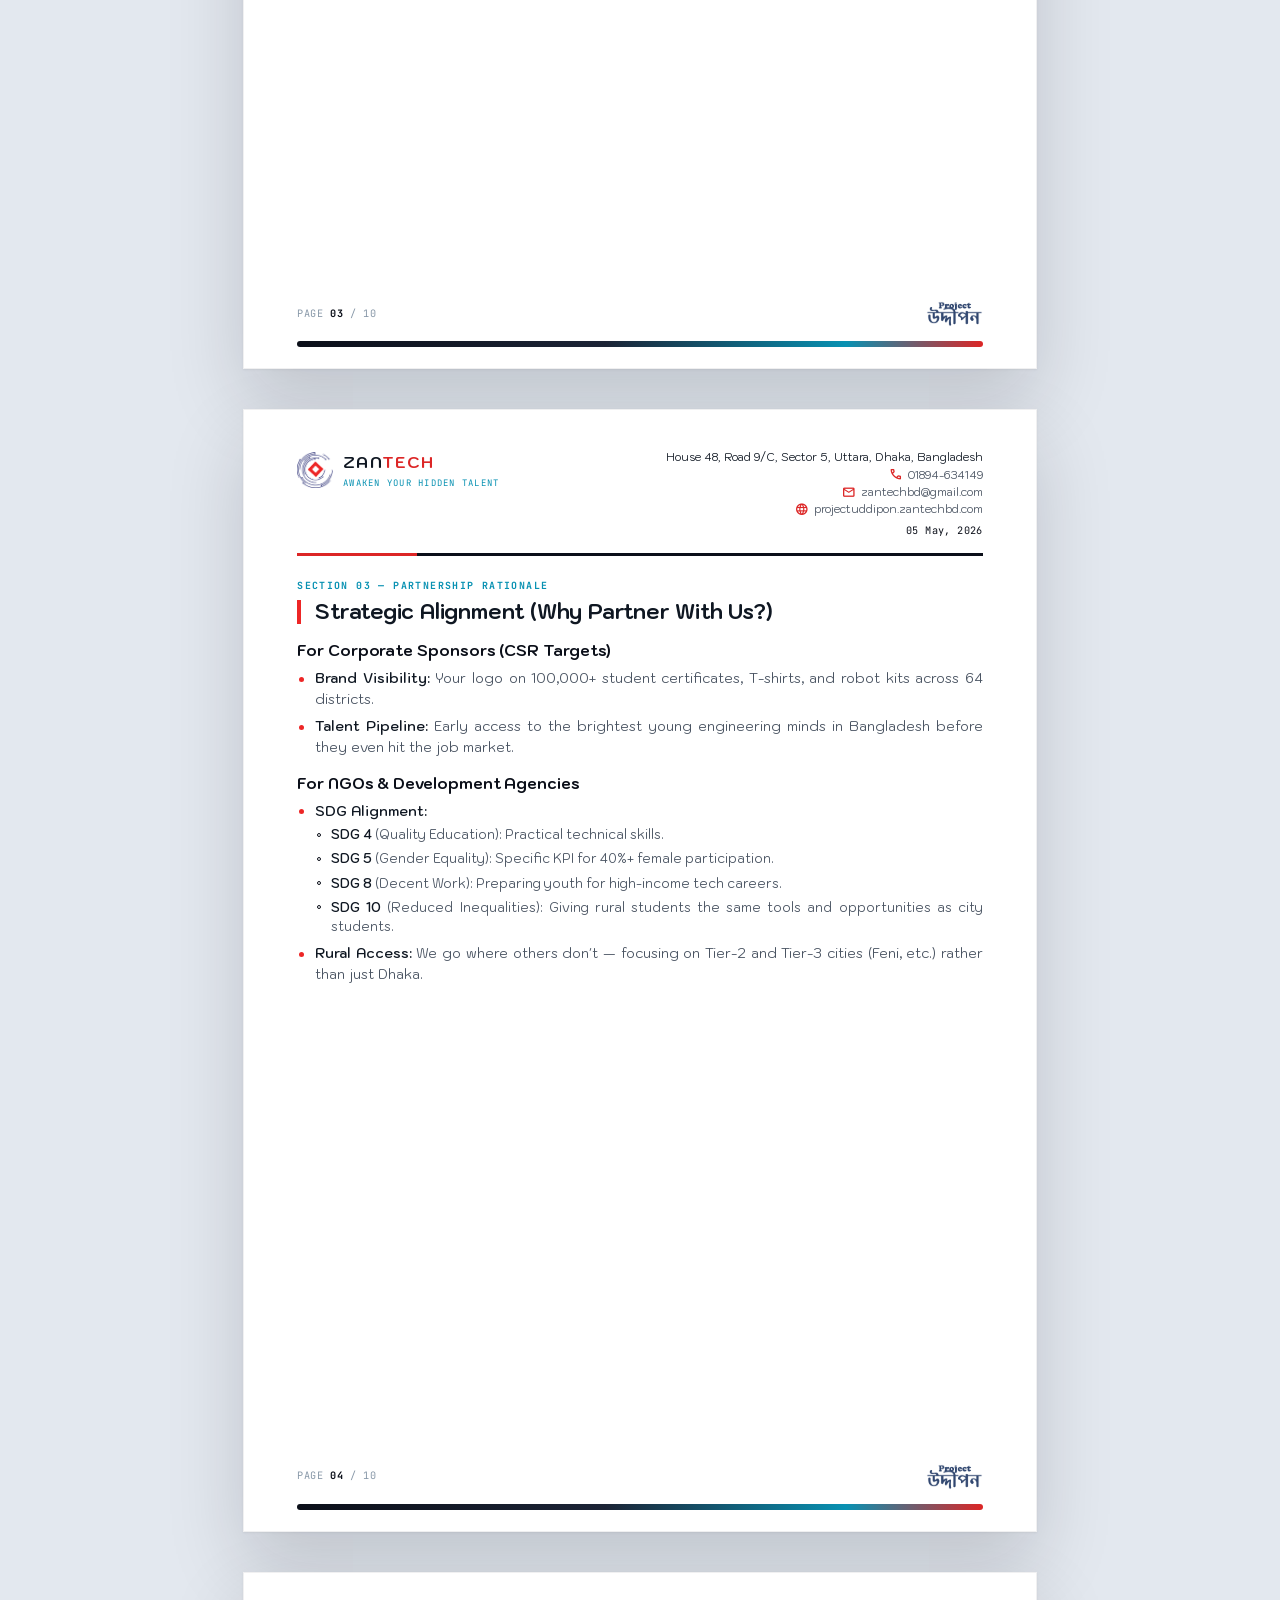
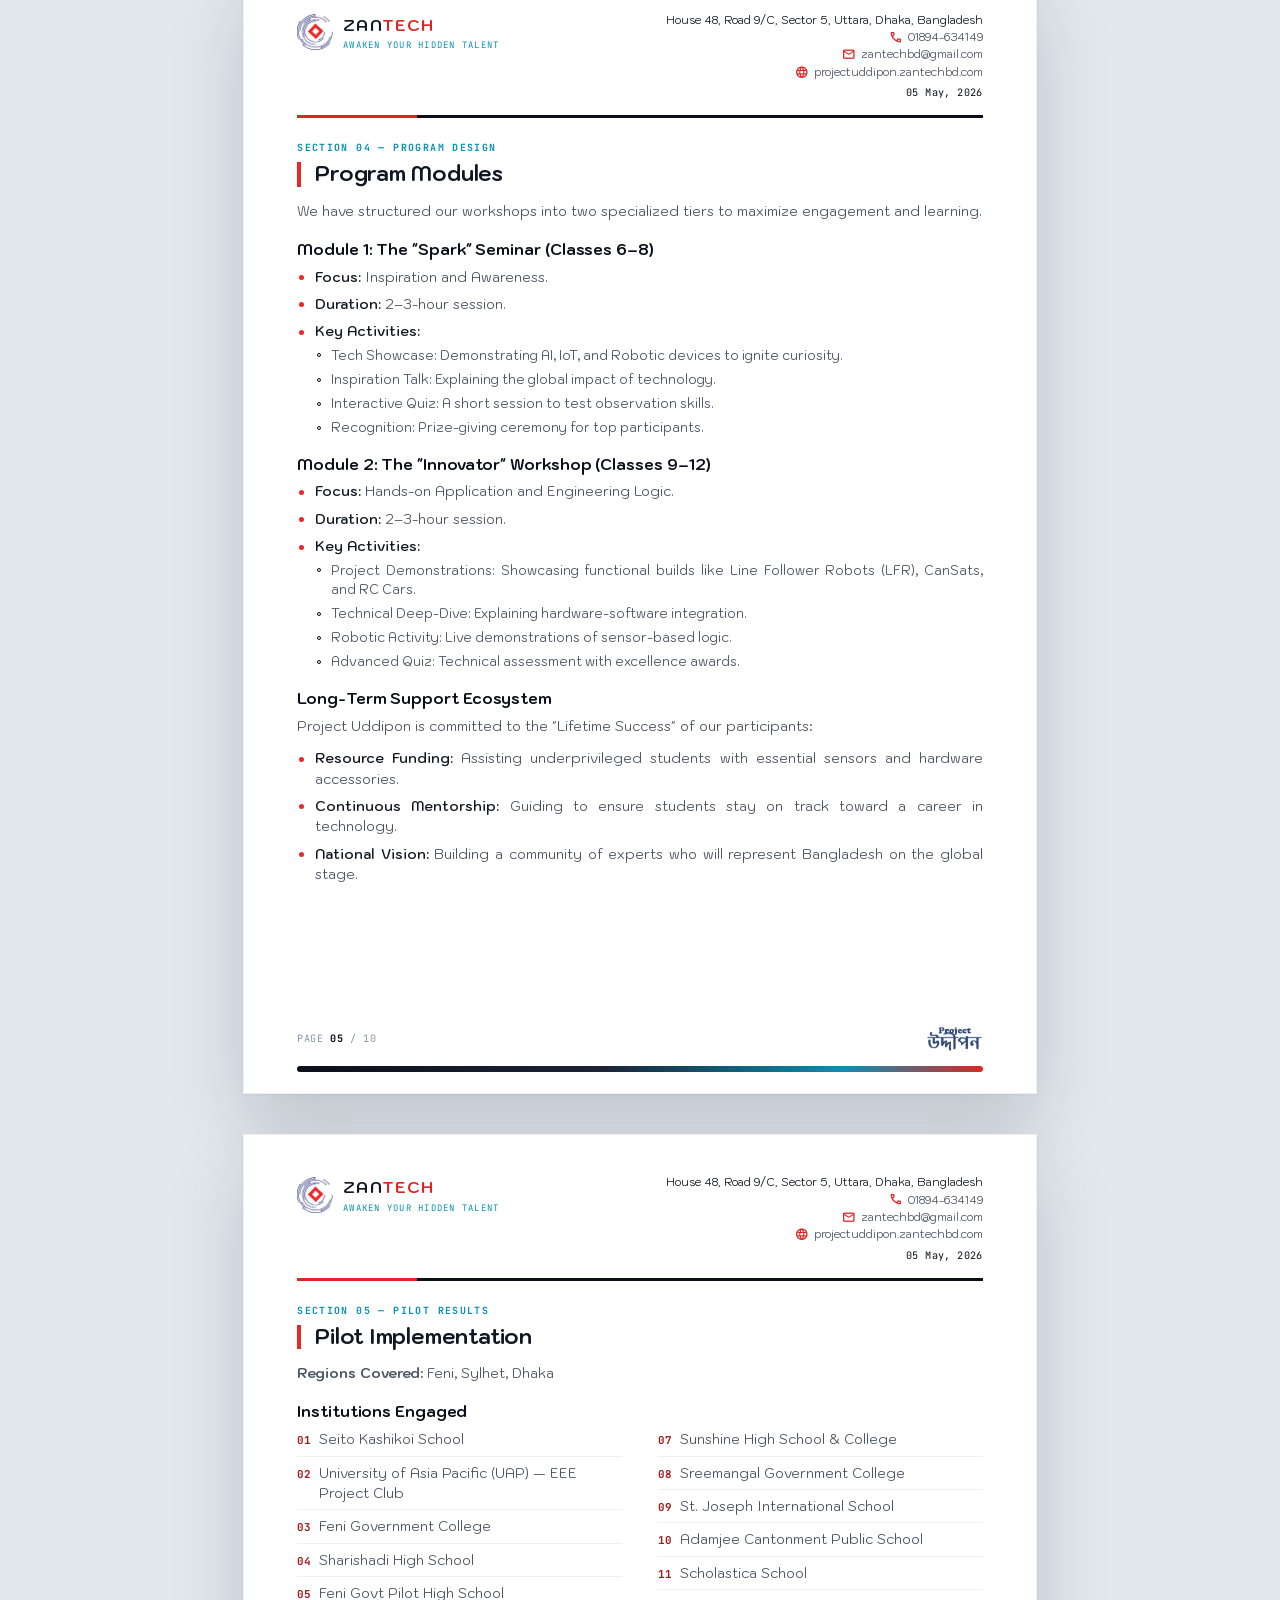
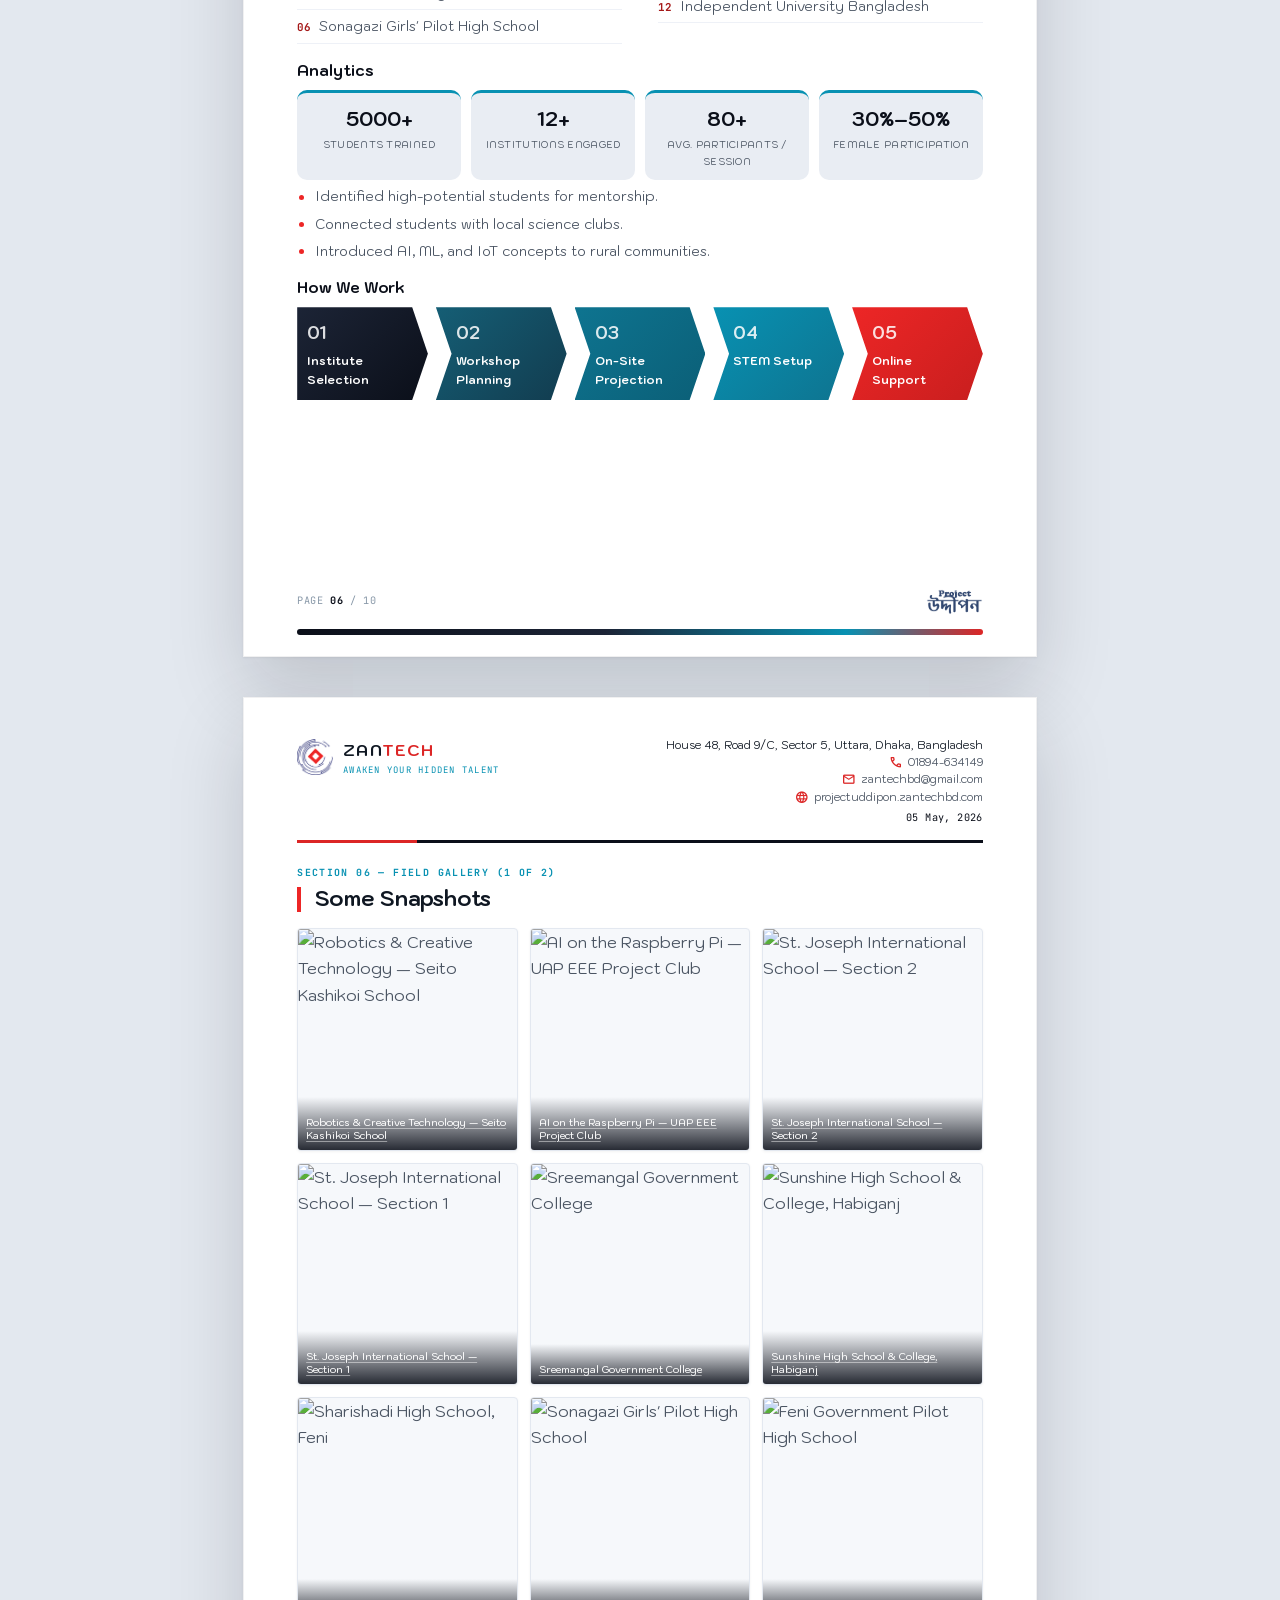
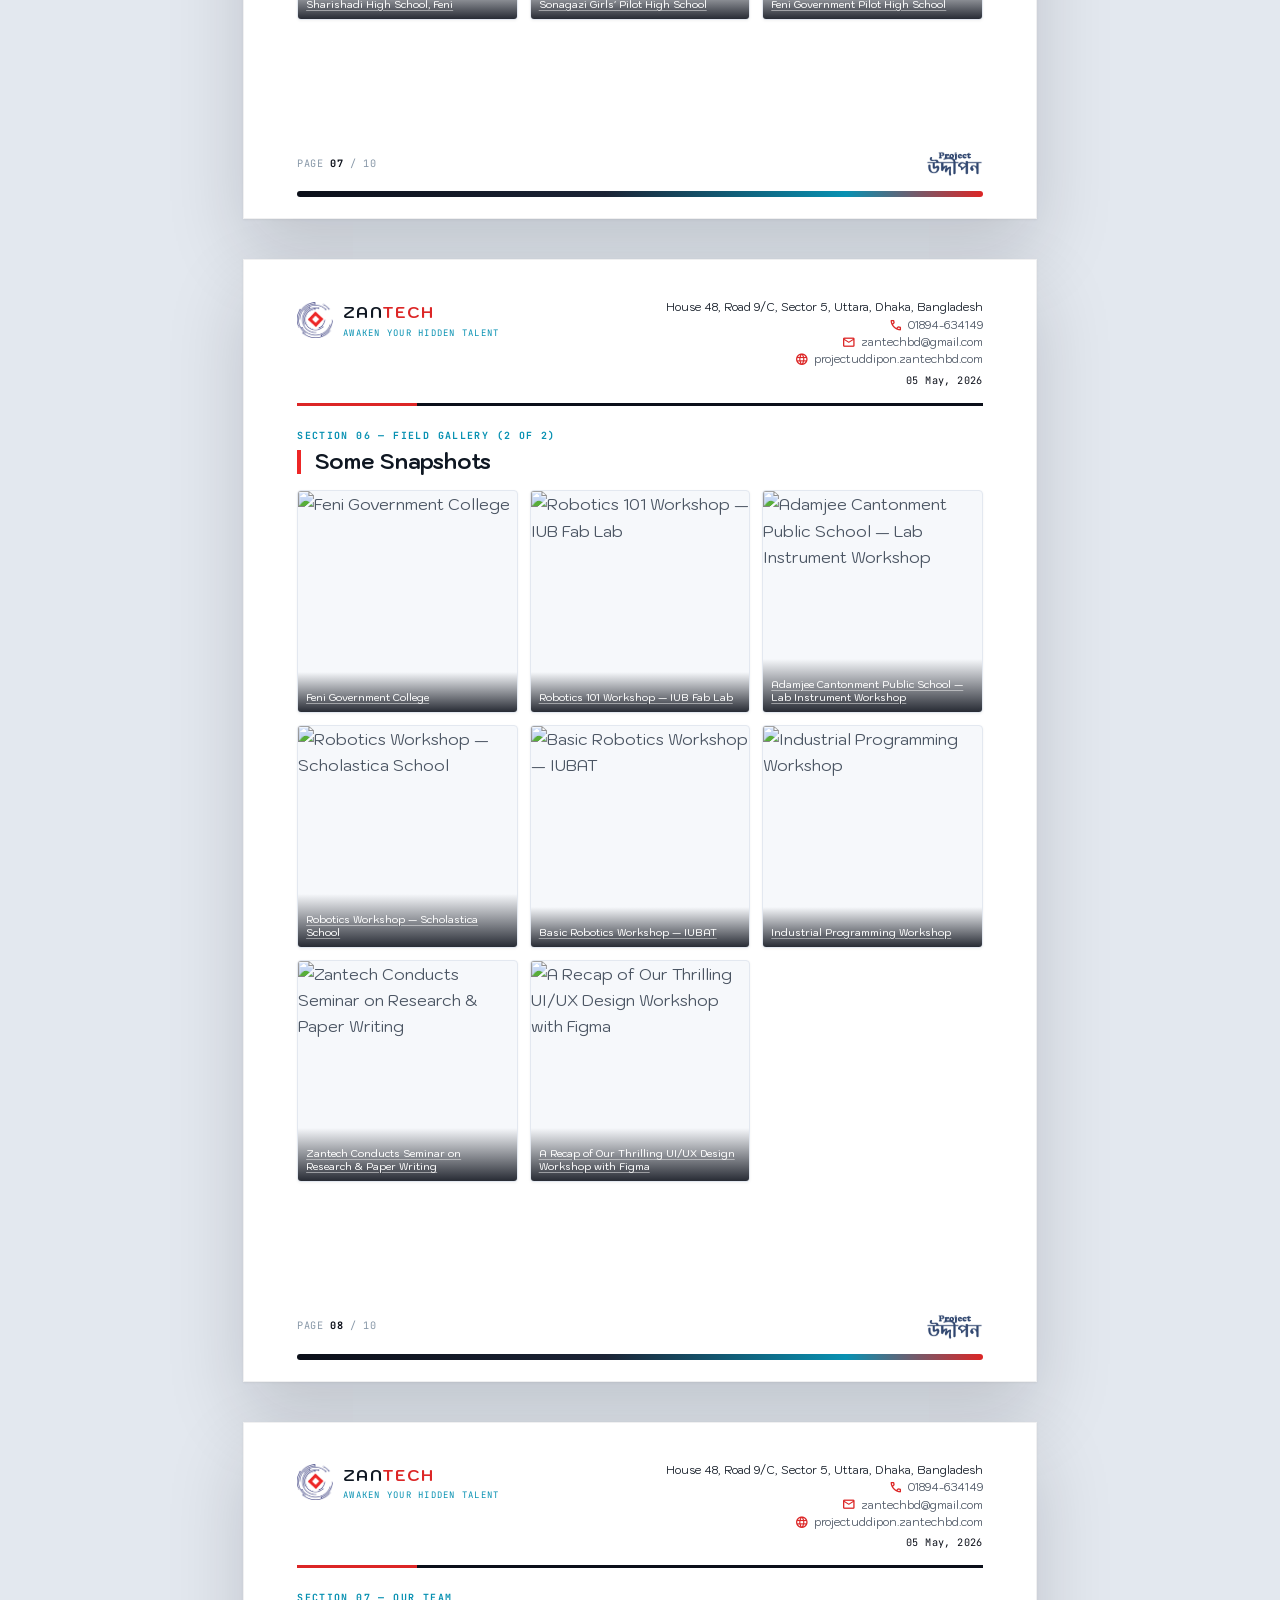
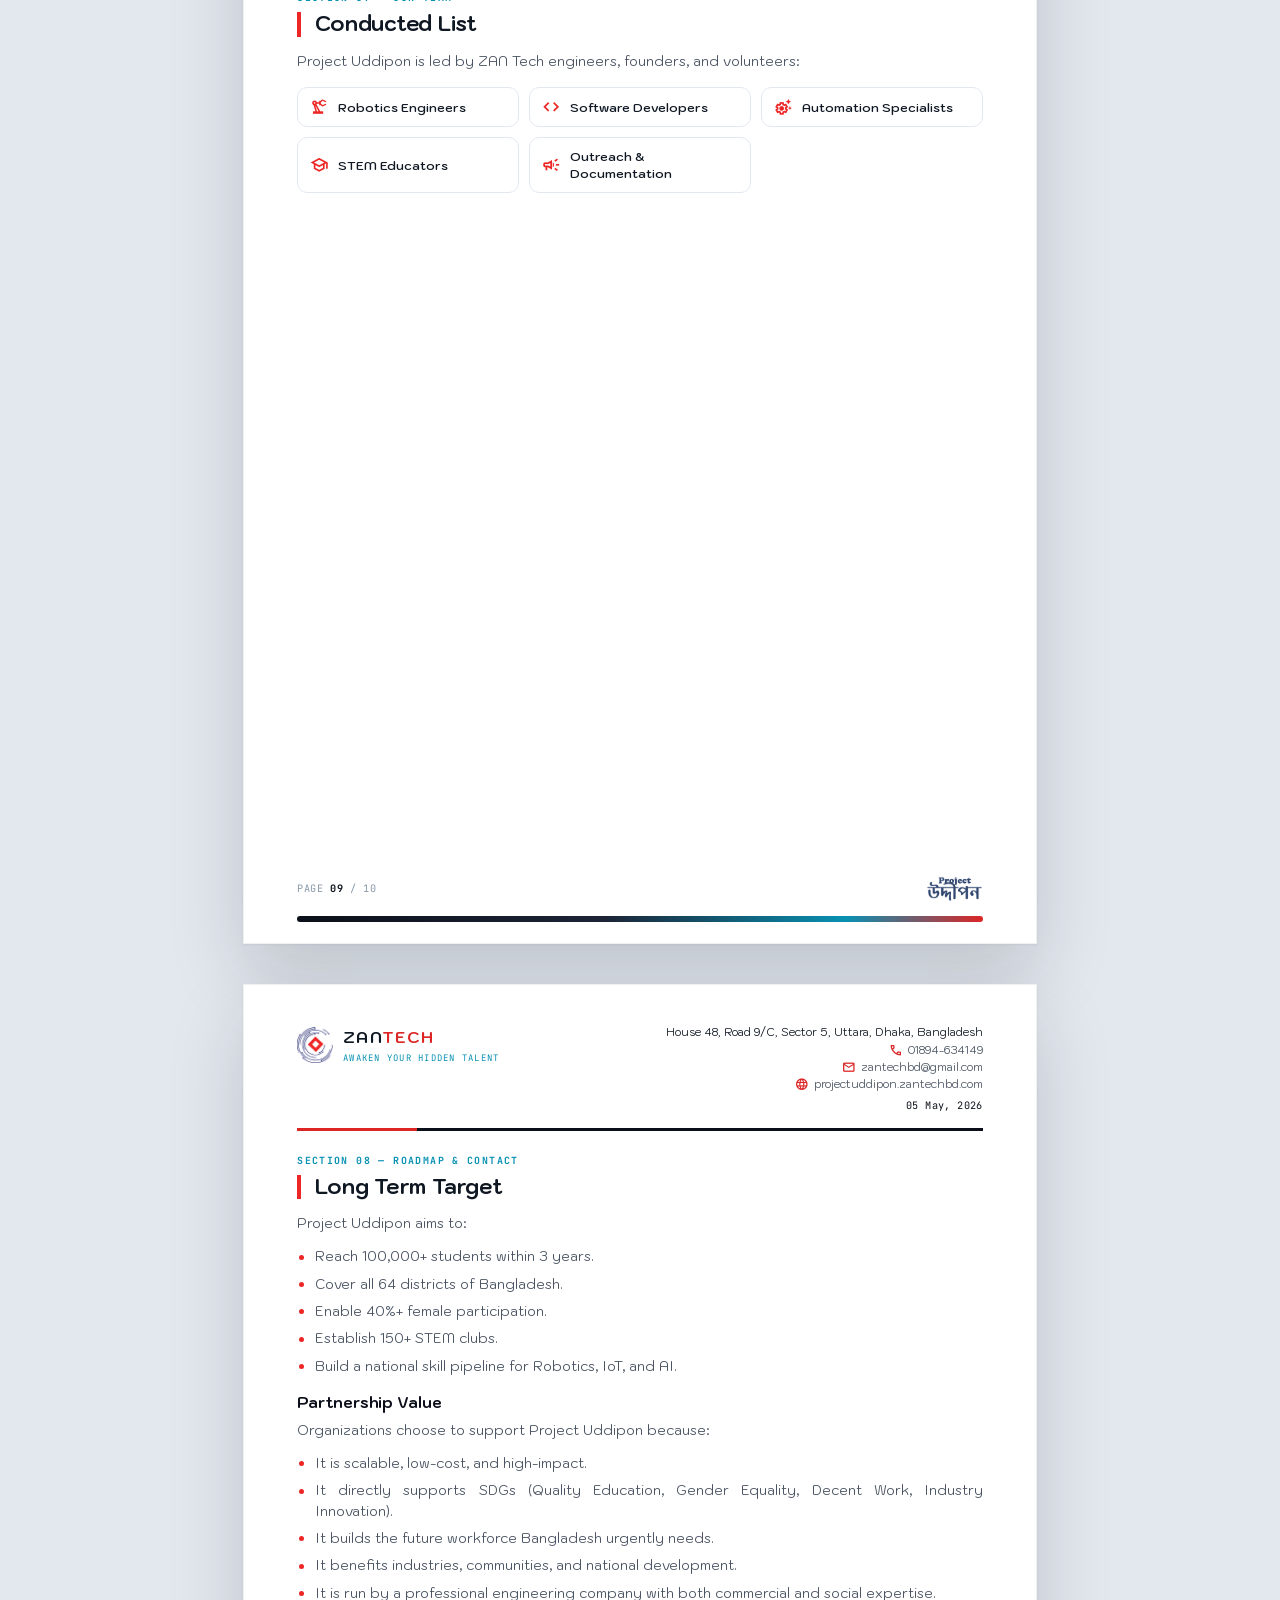
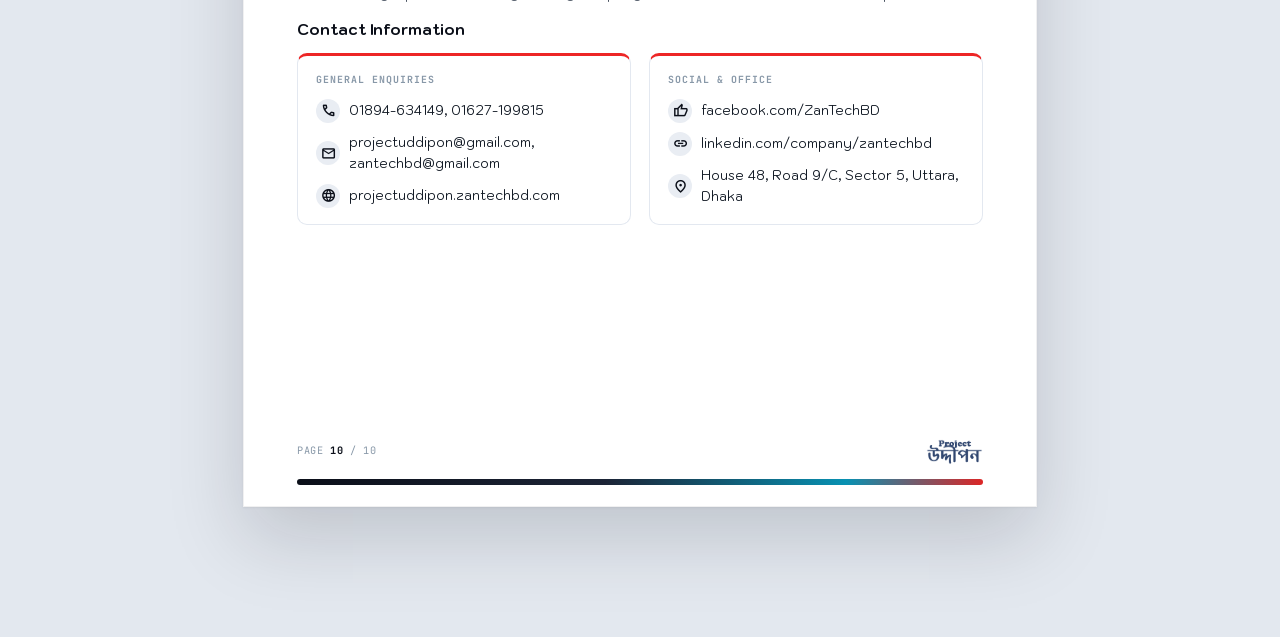
==== commit 22252660: "Add the Seito Kashikoi School workshop; link report snapshots to their workshops New newest workshop" ====
--- a/portfolio.html
+++ b/portfolio.html
@@ -23,7 +23,7 @@
     <link rel="icon" type="image/png" sizes="512x512" href="assets/images/favicon.png" />
     <meta name="theme-color" content="#0b0f19" />
     <link rel="stylesheet" href="assets/css/styles.css" />
-    <link rel="stylesheet" href="assets/css/portfolio.css" />
+    <link rel="stylesheet" href="assets/css/portfolio.css?v=20261116" />
   </head>
   <body class="portfolio-body">
     <!-- ====================================================
@@ -337,7 +337,7 @@
       </section>
     </div>
 
-    <script src="assets/js/workshops-data.js"></script>
-    <script src="assets/js/render-portfolio.js" defer></script>
+    <script src="assets/js/workshops-data.js?v=20261116"></script>
+    <script src="assets/js/render-portfolio.js?v=20261116" defer></script>
   </body>
 </html>
--- a/assets/css/portfolio.css
+++ b/assets/css/portfolio.css
@@ -439,6 +439,9 @@
   background: linear-gradient(to top, rgba(11,15,25,.88), transparent);
   color: #fff; font-size: .62rem; font-weight: 500; line-height: 1.3; padding: 20px 8px 7px;
 }
+/* Caption links to the workshop's write-up on zantechbd.com */
+.pf-snap-cap a { color: inherit; text-decoration: underline; text-decoration-color: rgba(255,255,255,.45); text-underline-offset: 2px; }
+.pf-snap-cap a:hover, .pf-snap-cap a:focus-visible { text-decoration-color: #fff; }
 
 /* ---------- Team directory ---------- */
 .pf-team-grid { display: grid; grid-template-columns: repeat(2, 1fr); gap: 10px; margin-top: 14px; }
